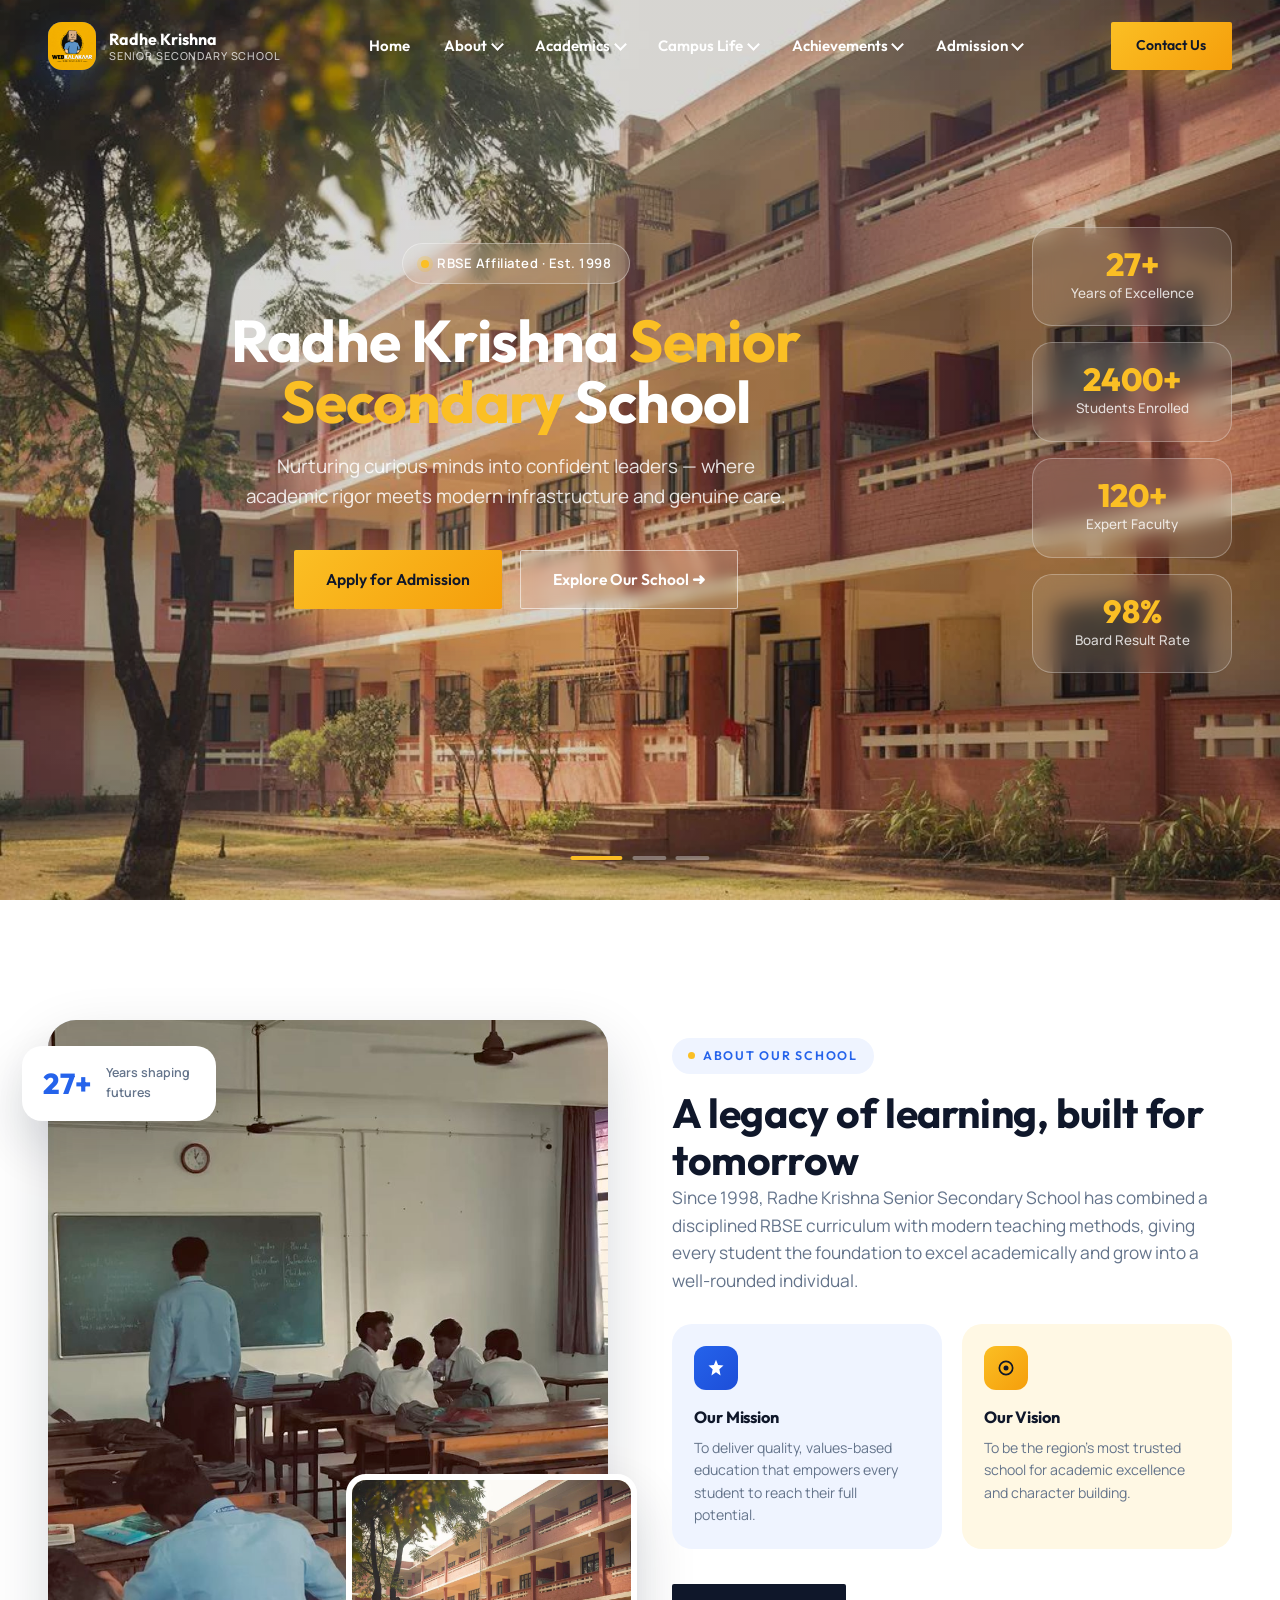
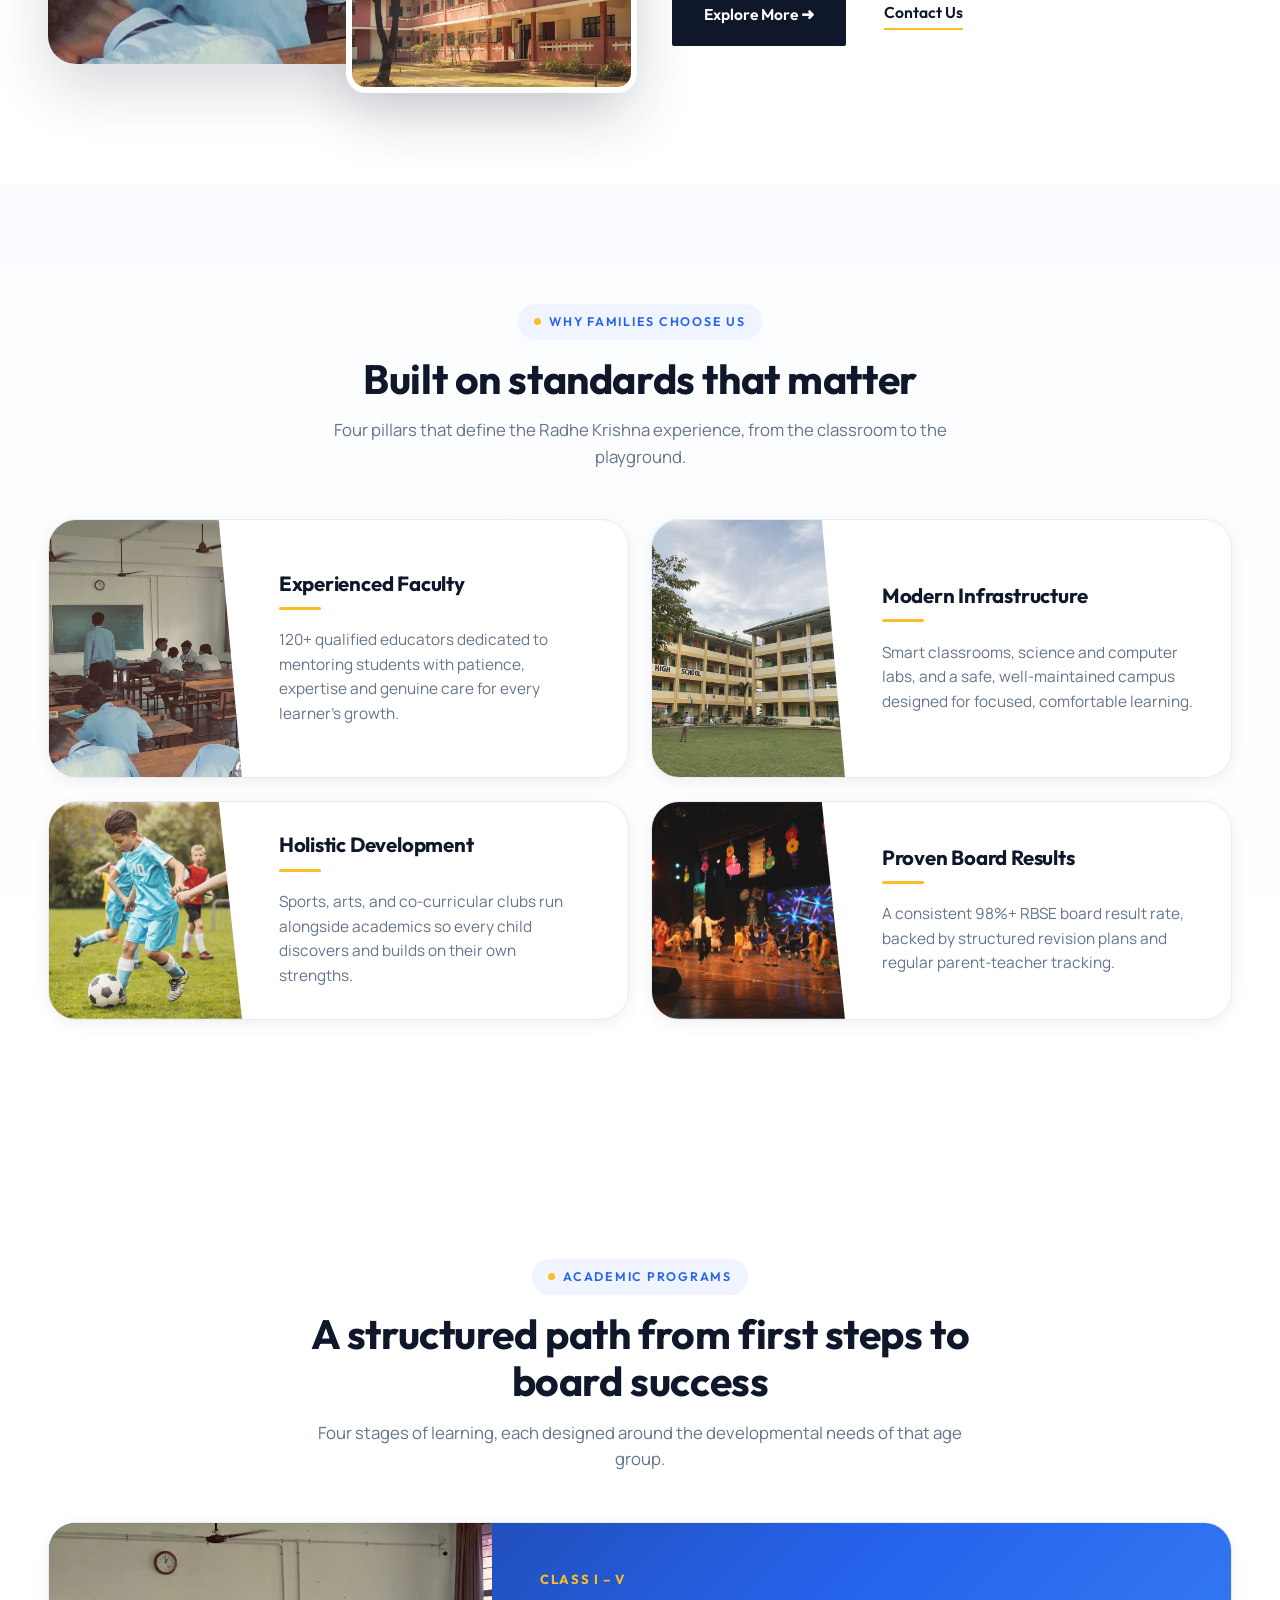
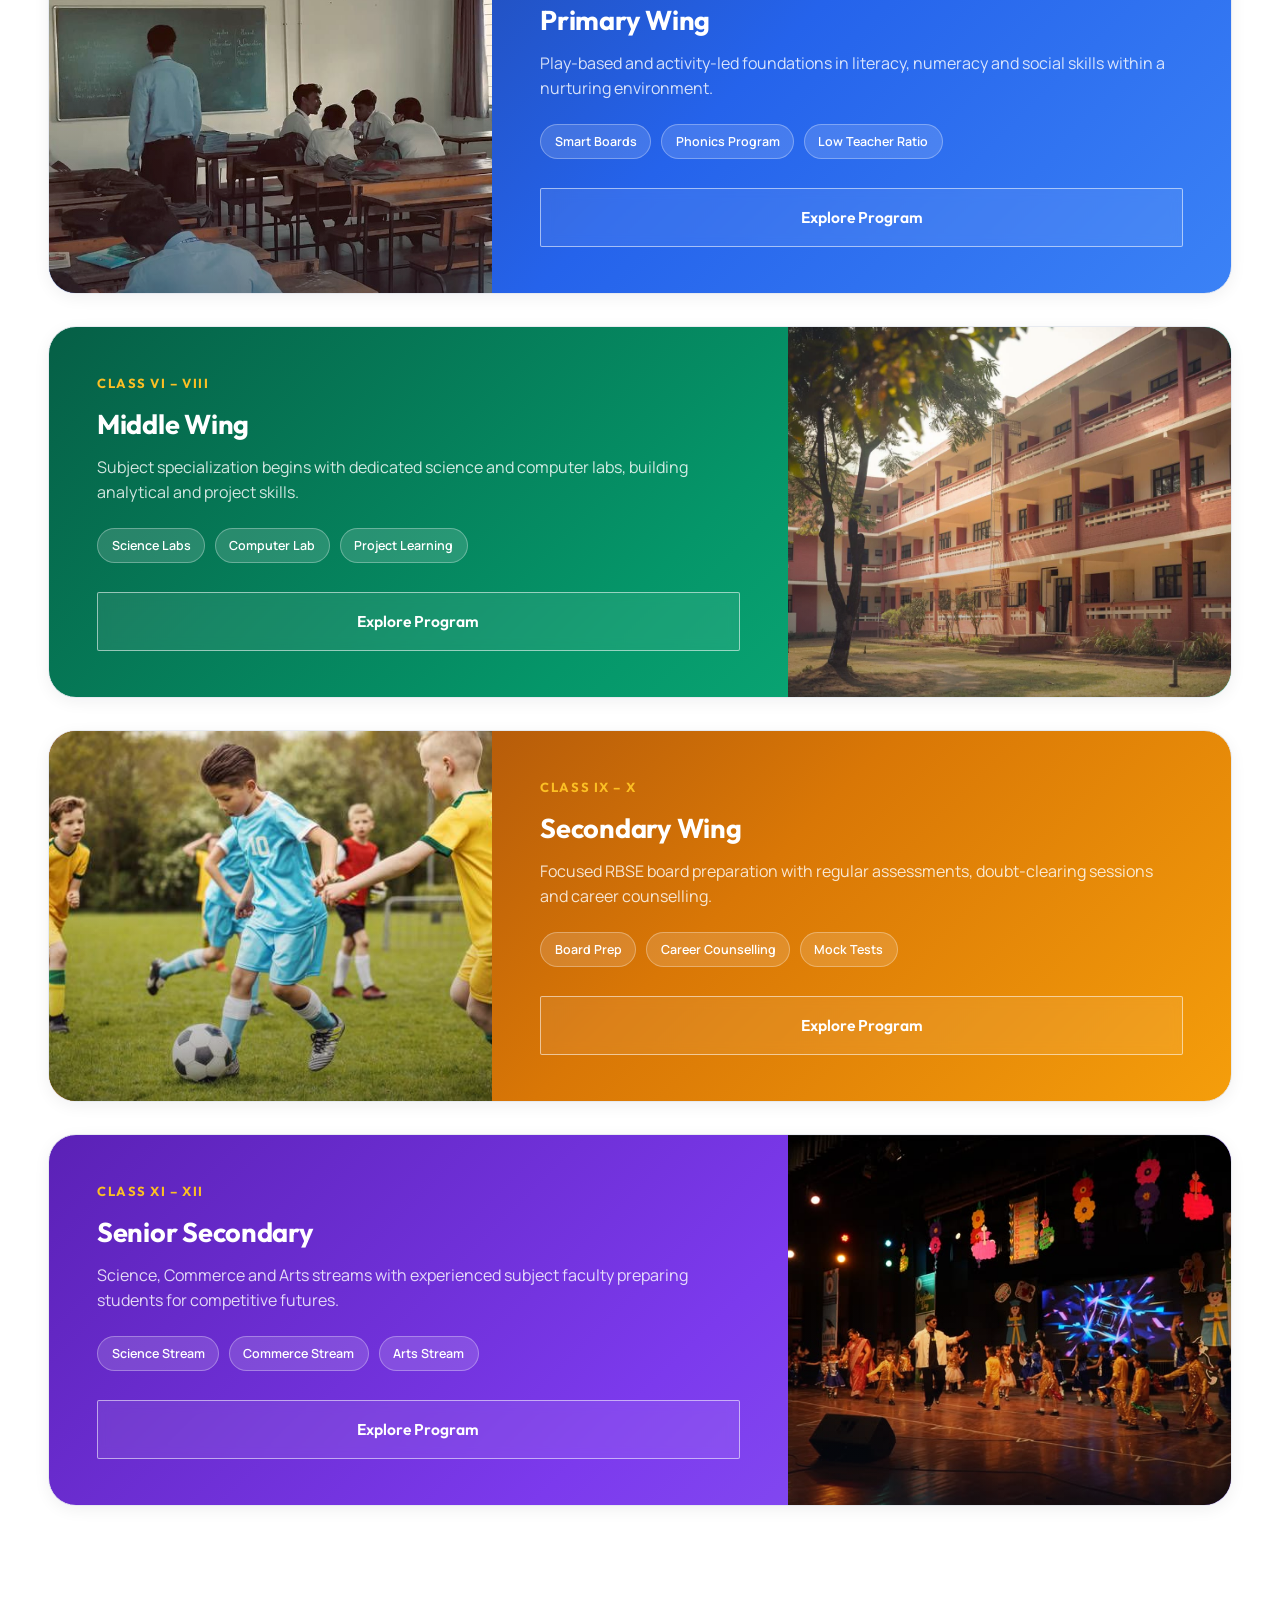
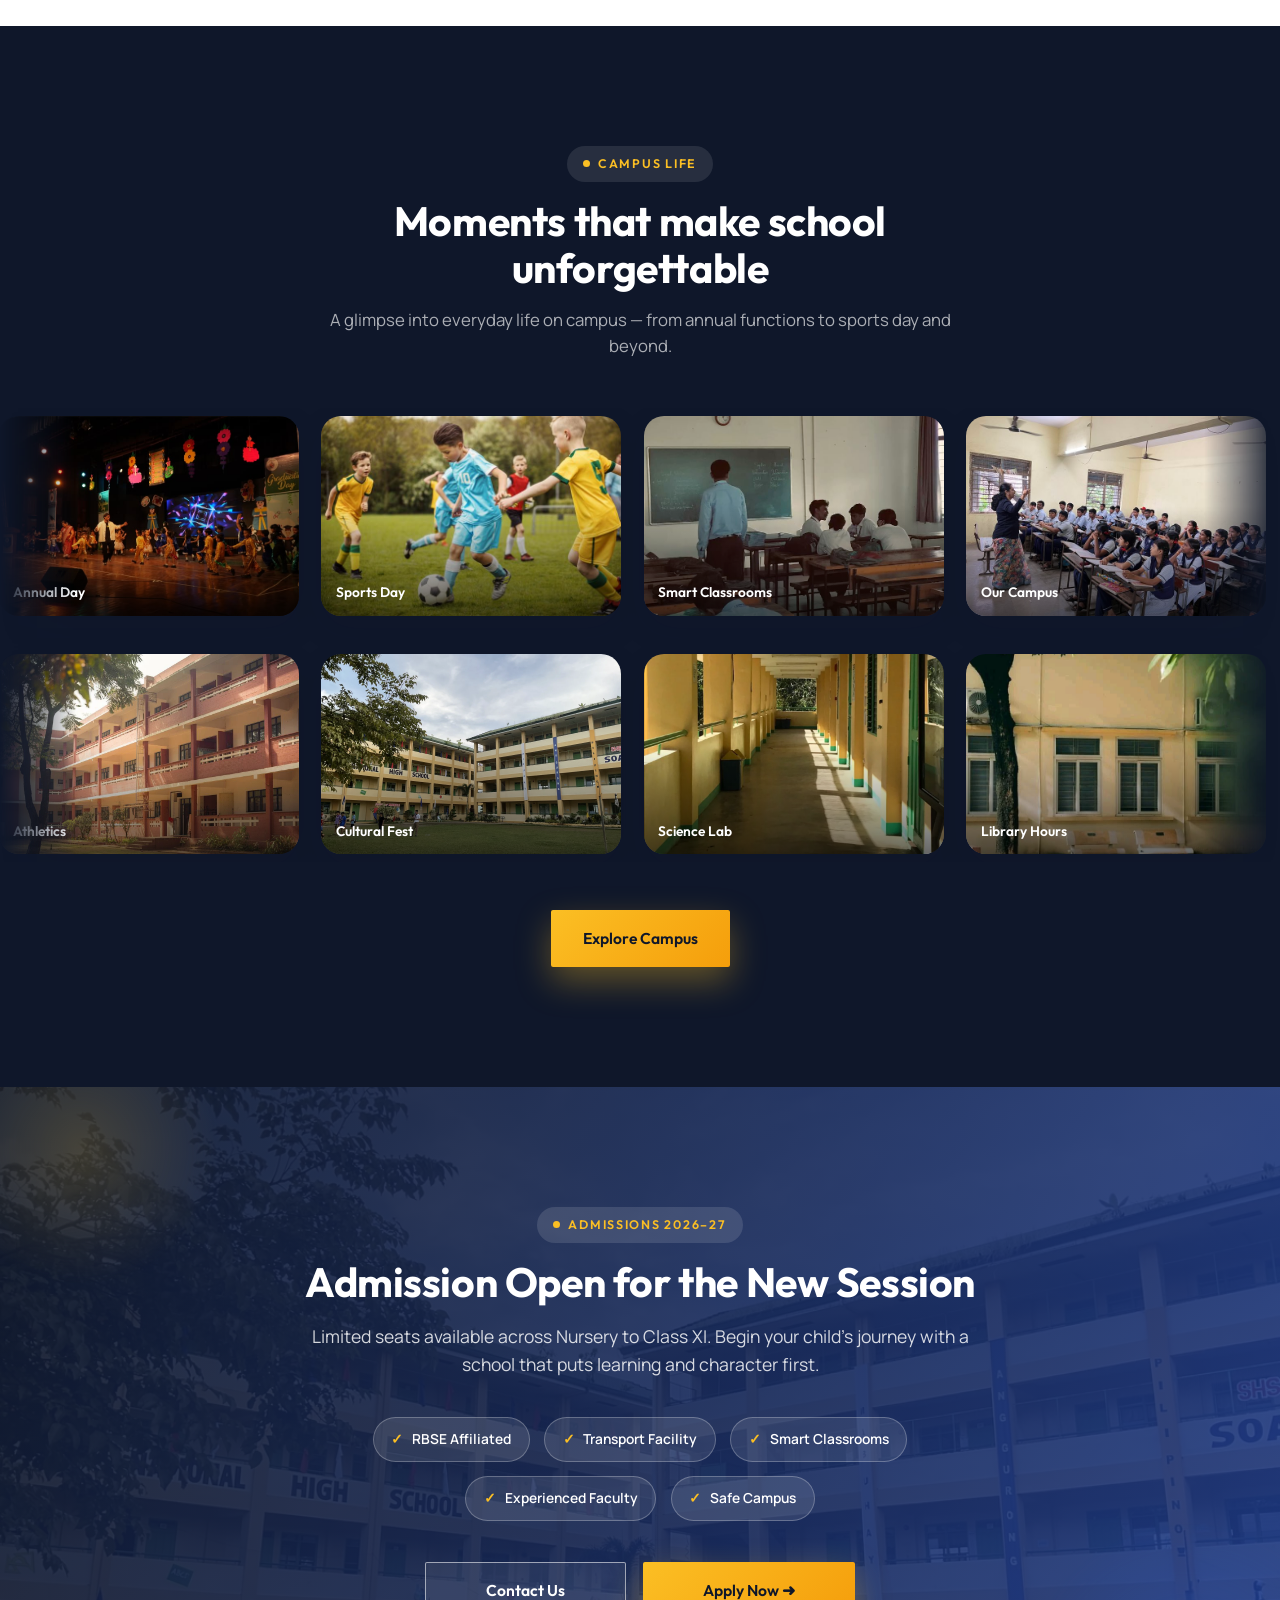
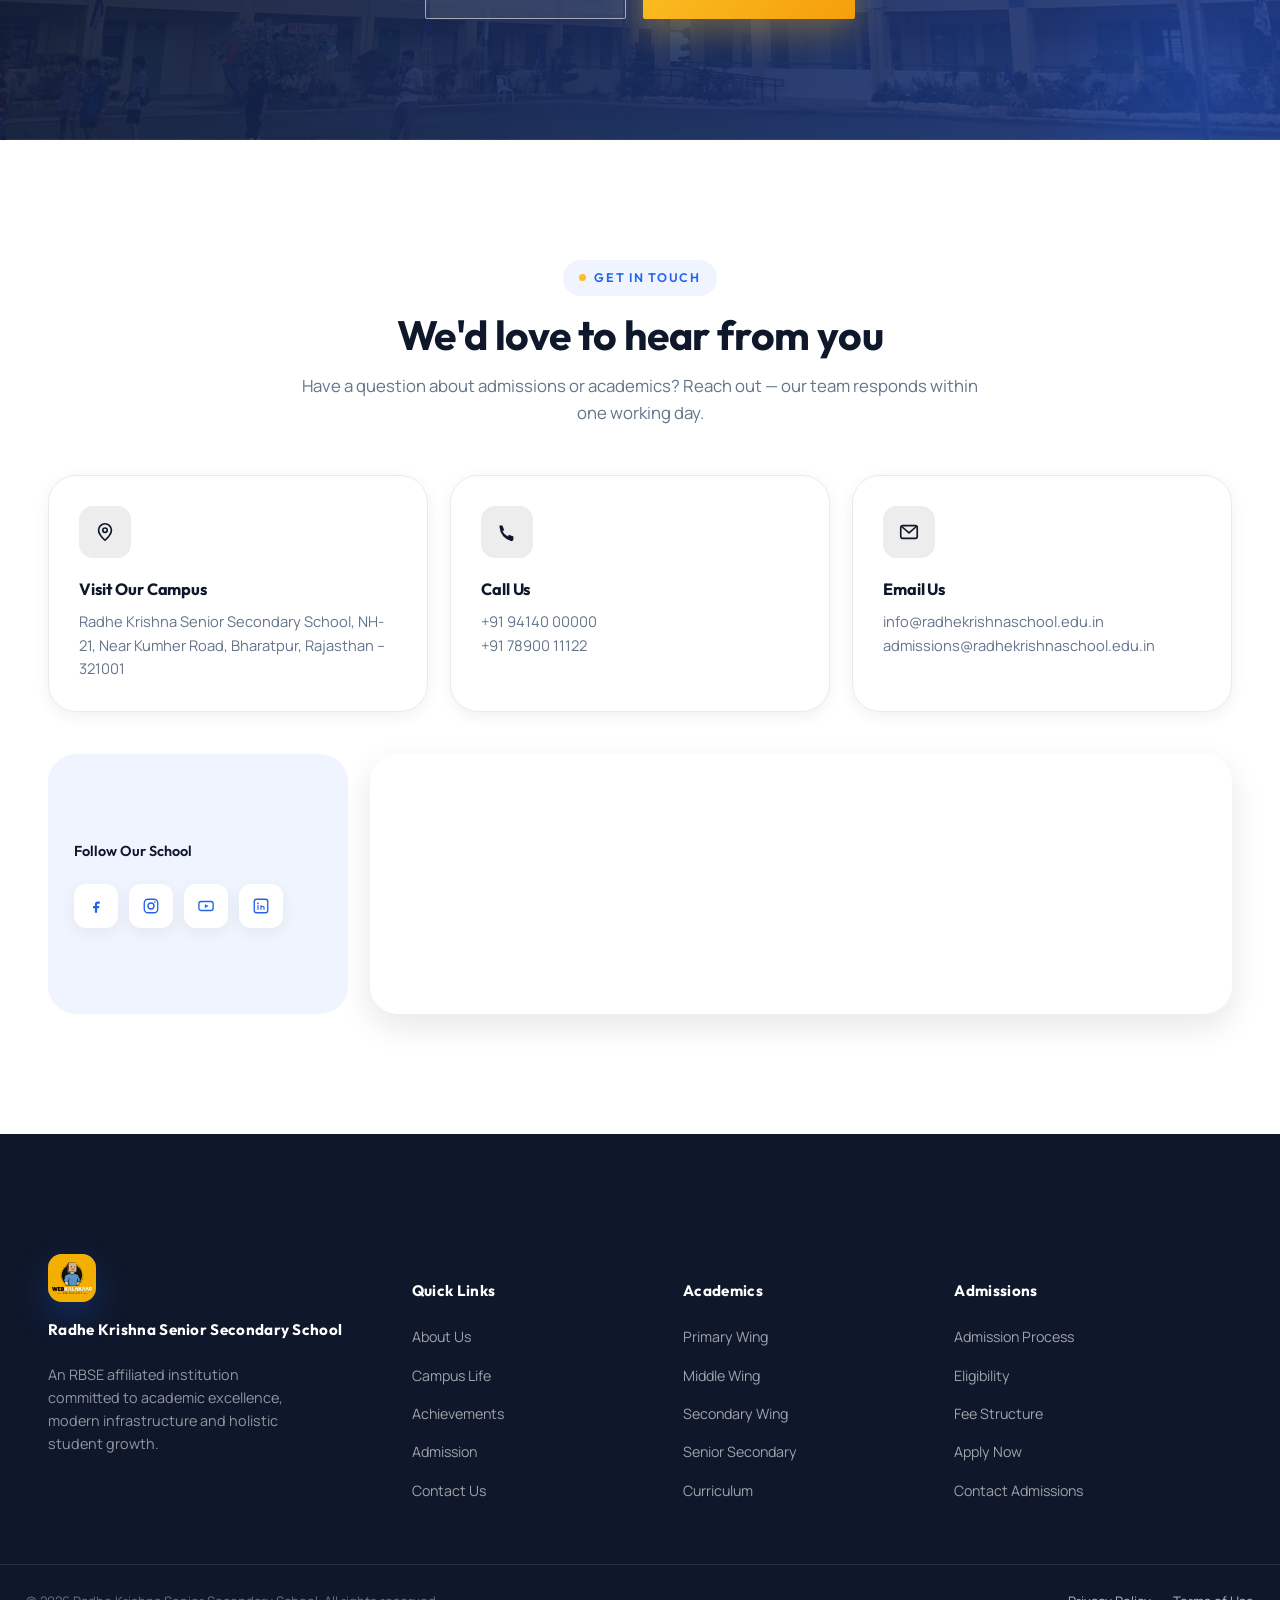
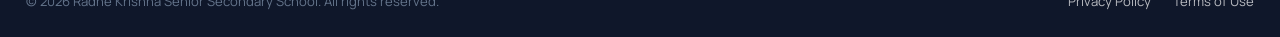
==== index.html @ 04451c1d "first done" ====
<!DOCTYPE html>
<html lang="en">

<head>
  <meta charset="UTF-8">
  <meta name="viewport" content="width=device-width, initial-scale=1.0">
  <title>Radhe Krishna Senior Secondary School | RBSE Affiliated | Bharatpur</title>
  <meta name="description"
    content="Radhe Krishna Senior Secondary School — an RBSE affiliated institution known for academic excellence, modern infrastructure and holistic student development.">
  <link rel="preconnect" href="https://fonts.googleapis.com">
  <link rel="stylesheet" href="css/style.css">
  <link rel="stylesheet" href="css/home.css">
</head>

<body class="is-loading">

  <!-- ============================== LOADER ============================== -->
  <div class="loader" data-loader aria-hidden="false">
    <div class="loader__mark">Radhe<span>Krishna</span></div>
    <div class="loader__bar"></div>
    <p class="loader__caption">Senior Secondary School</p>
  </div>

  <!-- ============================== NAVBAR ============================== -->
  <header class="navbar" data-navbar>
    <div class="container navbar__inner">
      <a href="index.html" class="navbar__brand">
        <div class="navbar__logo"><img src="logo.png" alt=""></div>
        <div class="navbar__title">Radhe Krishna <small>Senior Secondary School</small></div>
      </a>

      <nav aria-label="Primary">
        <ul class="navbar__menu">
          <li><a href="index.html" class="navbar__link">Home</a></li>
          <li>
            <a href="about.html" class="navbar__link">About <span class="chev"></span></a>
            <div class="navbar__dropdown">
              <a href="about.html#story">Our Story</a>
              <a href="about.html#values">Vision &amp; Mission</a>
              <a href="about.html#leaders">Principal's message</a>
              <a href="about.html#leaders">Director's message</a>

              <a href="about.html#why">Why Choose Us</a>
            </div>
          </li>
          <li>
            <a href="academics.html" class="navbar__link">Academics <span class="chev"></span></a>
            <div class="navbar__dropdown">
              <a href="academics.html#curriculum">Curriculum</a>
              <a href="academics.html#primary">Primary Wing</a>
              <a href="academics.html#middle">Middle Wing</a>
              <a href="academics.html#secondary">Secondary Wing</a>
              <a href="academics.html#senior-secondary">Senior Secondary</a>
            </div>
          </li>

          <li>
            <a href="campuslife.html" class="navbar__link">Campus Life <span class="chev"></span></a>
            <div class="navbar__dropdown">
              <a href="campuslife.html#infrastructure">Infrastructure</a>
              <a href="campuslife.html#classrooms">Classrooms</a>
              <a href="campuslife.html#labs">Labs</a>
              <a href="campuslife.html#sports">Sports</a>
              <a href="campuslife.html#activities">Activities</a>
              <a href="campuslife.html#events">Events & Celebration</a>
              <a href="campuslife.html#trips">Educational Trips</a>

            </div>
          </li>

          <li>
            <a href="achievements.html" class="navbar__link">Achievements <span class="chev"></span></a>
            <div class="navbar__dropdown">
              <a href="achievements.html#awards">Awards & Recognitions</a>
              <a href="achievements.html#academic-toppers">Academic Toppers</a>
              <a href="achievements.html#student-achievements">Other Achievements</a>


            </div>
          </li>
          <li>
            <a href="admission.html" class="navbar__link">Admission <span class="chev"></span></a>
            <div class="navbar__dropdown">
              <a href="admission.html#adm-process">Admission Process</a>
              <a href="admission.html#fees">Fee Structure</a>
              <a href="admission.html#eligibility">Eligibility</a>
              <a href="admission.html#eligibility">Documents Required</a>
              <a href="admission.html#admission-form">Apply Now</a>


            </div>
          </li>
        </ul>
      </nav>

      <div class="navbar__actions">
        <a href="#contact" class="btn btn-primary">Contact Us</a>
        <button class="hamburger" data-hamburger aria-label="Open menu" aria-expanded="false">
          <span></span><span></span><span></span>
        </button>
      </div>
    </div>
  </header>

  <!-- Mobile nav -->
  <div class="mobile-overlay" data-mobile-overlay></div>
  <nav class="mobile-nav" data-mobile-nav aria-label="Mobile">
    <ul>

      <li>
        <a href="index.html">Home</a>
      </li>

      <!-- About -->
      <li>
        <a href="about.html" data-mobile-toggle>
          About <span class="chev"></span>
        </a>
        <div class="mobile-nav__sub">
          <a href="about.html#story">Our Story</a>
          <a href="about.html#values">Vision &amp; Mission</a>
          <a href="about.html#leaders">Principal's Message</a>
          <a href="about.html#leaders">Director's Message</a>
          <a href="about.html#why">Why Choose Us</a>
        </div>
      </li>

      <!-- Academics -->
      <li>
        <a href="academics.html" data-mobile-toggle>
          Academics <span class="chev"></span>
        </a>
        <div class="mobile-nav__sub">
          <a href="academics.html#curriculum">Curriculum</a>
          <a href="academics.html#primary">Primary Wing</a>
          <a href="academics.html#middle">Middle Wing</a>
          <a href="academics.html#secondary">Secondary Wing</a>
          <a href="academics.html#senior-secondary">Senior Secondary</a>
        </div>
      </li>

      <!-- Campus Life -->
      <li>
        <a href="campuslife.html" data-mobile-toggle>
          Campus Life <span class="chev"></span>
        </a>
        <div class="mobile-nav__sub">
          <a href="campuslife.html#infrastructure">Infrastructure</a>
          <a href="campuslife.html#classrooms">Classrooms</a>
          <a href="campuslife.html#labs">Labs</a>
          <a href="campuslife.html#sports">Sports</a>
          <a href="campuslife.html#activities">Activities</a>
          <a href="campuslife.html#events">Events &amp; Celebrations</a>
          <a href="campuslife.html#trips">Educational Trips</a>
        </div>
      </li>

      <!-- Achievements -->
      <li>
        <a href="achievements.html" data-mobile-toggle>
          Achievements <span class="chev"></span>
        </a>
        <div class="mobile-nav__sub">
          <a href="achievements.html#awards">Awards &amp; Recognitions</a>
          <a href="achievements.html#academic-toppers">Academic Toppers</a>
          <a href="achievements.html#student-achievements">Other Achievements</a>
        </div>
      </li>

      <!-- Admission -->
      <li>
        <a href="admission.html" data-mobile-toggle>
          Admission <span class="chev"></span>
        </a>
        <div class="mobile-nav__sub">
          <a href="admission.html#adm-process">Admission Process</a>
          <a href="admission.html#fees">Fee Structure</a>
          <a href="admission.html#eligibility">Eligibility</a>
          <a href="admission.html#eligibility">Documents Required</a>
          <a href="admission.html#admission-form">Apply Now</a>
        </div>
      </li>

    </ul>

    <a href="#contact" class="btn btn-primary">Contact Us</a>
  </nav>

  <main id="top">
    <!-- ============================== HERO ============================== -->
    <section class="hero" aria-label="Introduction">
      <div class="hero__slides">
        <div class="hero__slide hero__slide--1" data-hero-slide></div>
        <div class="hero__slide hero__slide--2" data-hero-slide></div>
        <div class="hero__slide hero__slide--3" data-hero-slide></div>
      </div>

      <div class="container hero__inner">
        <div class="hero__content">
          <span class="hero__badge"><span></span>RBSE Affiliated · Est. 1998</span>
          <h1 class="hero__title">Radhe Krishna <em>Senior Secondary</em> School</h1>
          <p class="hero__tagline">Nurturing curious minds into confident leaders — where academic rigor meets modern
            infrastructure and genuine care.</p>
          <div class="hero__cta">
            <a href="#admission" class="btn btn-primary">Apply for Admission </a>
            <a href="#about" class="btn btn-outline">Explore Our School ➜</a>
          </div>
        </div>

        <div class="hero__stats">
          <div class="hero__stat"><b data-counter="27" data-suffix="+">0</b><span>Years of Excellence</span></div>
          <div class="hero__stat"><b data-counter="2400" data-suffix="+">0</b><span>Students Enrolled</span></div>
          <div class="hero__stat"><b data-counter="120" data-suffix="+">0</b><span>Expert Faculty</span></div>
          <div class="hero__stat"><b data-counter="98" data-suffix="%">0</b><span>Board Result Rate</span></div>
        </div>
      </div>

      <div class="hero__dots" role="tablist" aria-label="Hero slide selector">
        <button data-hero-dot aria-label="Slide 1"></button>
        <button data-hero-dot aria-label="Slide 2"></button>
        <button data-hero-dot aria-label="Slide 3"></button>
      </div>
    </section>

    <!-- ============================== ABOUT PREVIEW ============================== -->
    <section class="section about" id="about">
      <div class="container about__grid">
        <div class="about__collage" data-reveal="left">
          <div class="about__badge">
            <b data-counter="27" data-suffix="+">0</b>
            <span>Years shaping futures</span>
          </div>
          <div class="about__collage-main">
            <img src="schoolgallery/classroom1.jpg"
              alt="Students in a bright classroom at Radhe Krishna Senior Secondary School">
          </div>
          <div class="about__collage-float">
            <img src="schoolgallery/campus.webp" alt="School campus building exterior">
          </div>
        </div>

        <div class="about__content" data-reveal="right">
          <span class="eyebrow">About Our School</span>
          <h2>A legacy of learning, built for tomorrow</h2>
          <p class="lead">Since 1998, Radhe Krishna Senior Secondary School has combined a disciplined RBSE curriculum
            with modern teaching methods, giving every student the foundation to excel academically and grow into a
            well-rounded individual.</p>

          <div class="about__mv">
            <div class="about__mv-card">
              <div class="icon">
                <svg width="20" height="20" viewBox="0 0 24 24" fill="none">
                  <path d="M12 2l2.5 6.5L21 9l-5 4.5L17.5 21 12 17l-5.5 4L8 13.5 3 9l6.5-.5L12 2z" fill="#fff" />
                </svg>
              </div>
              <h4>Our Mission</h4>
              <p>To deliver quality, values-based education that empowers every student to reach their full potential.
              </p>
            </div>
            <div class="about__mv-card gold">
              <div class="icon">
                <svg width="20" height="20" viewBox="0 0 24 24" fill="none">
                  <circle cx="12" cy="12" r="8" stroke="#0F172A" stroke-width="2" />
                  <circle cx="12" cy="12" r="3" fill="#0F172A" />
                </svg>
              </div>
              <h4>Our Vision</h4>
              <p>To be the region's most trusted school for academic excellence and character building.</p>
            </div>
          </div>

          <div class="about__actions">
            <a href="about.html" class="btn btn-dark">Explore More ➜</a>
            <a href="#contact" class="btn btn-ghost"><span>Contact Us</span></a>
          </div>
        </div>
      </div>
    </section>

    <!-- ============================== WHY CHOOSE US ============================== -->
    <section class="section why" id="why">
      <div class="container">
        <div class="section-head center" data-reveal="up">
          <span class="eyebrow">Why Families Choose Us</span>
          <h2>Built on standards that matter</h2>
          <p>Four pillars that define the Radhe Krishna experience, from the classroom to the playground.</p>
        </div>

        <div class="why__grid" data-stagger>
          <article class="why__card card" data-reveal="up" style="--i:0">
            <div class="why__card-media">
              <span class="num">01</span>
              <img src="schoolgallery/classroom1.jpg" alt="Experienced teacher guiding students">
            </div>
            <div class="why__card-body">
              <h3>Experienced Faculty</h3>
              <p>120+ qualified educators dedicated to mentoring students with patience, expertise and genuine care for
                every learner's growth.</p>
            </div>
          </article>

          <article class="why__card card" data-reveal="up" style="--i:1">
            <div class="why__card-media">
              <span class="num">02</span>
              <img src="schoolgallery/campus2.webp" alt="Modern school infrastructure">
            </div>
            <div class="why__card-body">
              <h3>Modern Infrastructure</h3>
              <p>Smart classrooms, science and computer labs, and a safe, well-maintained campus designed for focused,
                comfortable learning.</p>
            </div>
          </article>

          <article class="why__card card" data-reveal="up" style="--i:2">
            <div class="why__card-media">
              <span class="num">03</span>
              <img src="schoolgallery/sports.jpg" alt="Students participating in sports activities">
            </div>
            <div class="why__card-body">
              <h3>Holistic Development</h3>
              <p>Sports, arts, and co-curricular clubs run alongside academics so every child discovers and builds on
                their own strengths.</p>
            </div>
          </article>

          <article class="why__card card" data-reveal="up" style="--i:3">
            <div class="why__card-media">
              <span class="num">04</span>
              <img src="schoolgallery/annual.jpg" alt="Consistently strong RBSE board exam results">
            </div>
            <div class="why__card-body">
              <h3>Proven Board Results</h3>
              <p>A consistent 98%+ RBSE board result rate, backed by structured revision plans and regular
                parent-teacher tracking.</p>
            </div>
          </article>
        </div>
      </div>
    </section>

    <!-- ============================== ACADEMICS PREVIEW ============================== -->
    <section class="section academics" id="academics">
      <div class="container">
        <div class="section-head center" data-reveal="up">
          <span class="eyebrow">Academic Programs</span>
          <h2>A structured path from first steps to board success</h2>
          <p>Four stages of learning, each designed around the developmental needs of that age group.</p>
        </div>

        <div class="academics__list">
          <article class="acad-card card" data-reveal="up">
            <div class="acad-card__media"><img src="schoolgallery/classroom1.jpg" alt="Primary wing classroom"></div>
            <div class="acad-card__body">
              <span class="acad-card__range">Class I – V</span>
              <h3>Primary Wing</h3>
              <p>Play-based and activity-led foundations in literacy, numeracy and social skills within a nurturing
                environment.</p>
              <div class="acad-card__pills"><span>Smart Boards</span><span>Phonics Program</span><span>Low Teacher
                  Ratio</span></div>
              <a href="academics.html#primary" class="btn btn-outline">Explore Program</a>
            </div>
          </article>

          <article class="acad-card card" data-reveal="up">
            <div class="acad-card__media"><img src="schoolgallery/campus.webp" alt="Middle wing lab and classrooms">
            </div>
            <div class="acad-card__body">
              <span class="acad-card__range">Class VI – VIII</span>
              <h3>Middle Wing</h3>
              <p>Subject specialization begins with dedicated science and computer labs, building analytical and project
                skills.</p>
              <div class="acad-card__pills"><span>Science Labs</span><span>Computer Lab</span><span>Project
                  Learning</span></div>
              <a href="academics.html#middle" class="btn btn-outline">Explore Program</a>
            </div>
          </article>

          <article class="acad-card card" data-reveal="up">
            <div class="acad-card__media"><img src="schoolgallery/sports.jpg" alt="Secondary wing sports and academics">
            </div>
            <div class="acad-card__body">
              <span class="acad-card__range">Class IX – X</span>
              <h3>Secondary Wing</h3>
              <p>Focused RBSE board preparation with regular assessments, doubt-clearing sessions and career
                counselling.</p>
              <div class="acad-card__pills"><span>Board Prep</span><span>Career Counselling</span><span>Mock
                  Tests</span></div>
              <a href="academics.html#secondary" class="btn btn-outline">Explore Program</a>
            </div>
          </article>

          <article class="acad-card card" data-reveal="up">
            <div class="acad-card__media"><img src="schoolgallery/annual.jpg"
                alt="Senior secondary students in stream classes"></div>
            <div class="acad-card__body">
              <span class="acad-card__range">Class XI – XII</span>
              <h3>Senior Secondary</h3>
              <p>Science, Commerce and Arts streams with experienced subject faculty preparing students for competitive
                futures.</p>
              <div class="acad-card__pills"><span>Science Stream</span><span>Commerce Stream</span><span>Arts
                  Stream</span></div>
              <a href="academics.html#senior-secondary" class="btn btn-outline">Explore Program</a>
            </div>
          </article>
        </div>
      </div>
    </section>

    <!-- ============================== CAMPUS LIFE ============================== -->
    <section class="section campus" id="campus">
      <div class="container">
        <div class="section-head center" data-reveal="up">
          <span class="eyebrow">Campus Life</span>
          <h2>Moments that make school unforgettable</h2>
          <p>A glimpse into everyday life on campus — from annual functions to sports day and beyond.</p>
        </div>
      </div>

      <div class="campus__track-wrap" data-reveal="scale">
        <div class="campus__row campus__row--a" data-campus-row>
          <div class="campus__item"><img src="schoolgallery/annual.jpg" alt="Annual day celebration"><span>Annual
              Day</span></div>
          <div class="campus__item"><img src="schoolgallery/sports.jpg" alt="Sports day event"><span>Sports Day</span>
          </div>
          <div class="campus__item"><img src="schoolgallery/classroom1.jpg" alt="Classroom activity"><span>Smart
              Classrooms</span></div>
          <div class="campus__item"><img src="schoolgallery/classroom2.jpg" alt="Campus building"><span>Our Campus</span>
          </div>
          <div class="campus__item"><img src="schoolgallery/annual3.jpg" alt="Campus grounds"><span>Green
              Grounds</span></div>
        </div>
        <div class="campus__row campus__row--b" data-campus-row>
          <div class="campus__item"><img src="schoolgallery/campus.webp"
              alt="Students playing sports"><span>Athletics</span></div>
          <div class="campus__item"><img src="schoolgallery/campus2.webp" alt="Cultural program"><span>Cultural
              Fest</span></div>
          <div class="campus__item"><img src="schoolgallery/campus3.webp" alt="Science lab session"><span>Science
              Lab</span></div>
          <div class="campus__item"><img src="schoolgallery/campus4.webp" alt="Library session"><span>Library
              Hours</span></div>
          <div class="campus__item"><img src="schoolgallery/campus3.webp" alt="Morning assembly"><span>Morning
              Assembly</span></div>
        </div>
      </div>

      <div class="container campus__cta" data-reveal="up">
        <a href="campuslife.html" class="btn btn-primary">Explore Campus</a>
      </div>
    </section>

 

    <!-- ============================== ADMISSION CTA ============================== -->
    <section class="admission" id="admission">
      <div class="admission__shape admission__shape--1"></div>
      <div class="admission__shape admission__shape--2"></div>
      <div class="container admission__inner" data-reveal="scale">
        <span class="eyebrow" style="background:rgba(255,255,255,.12); color:#FBBF24;">Admissions 2026–27</span>
        <h2>Admission Open for the New Session</h2>
        <p class="lead">Limited seats available across Nursery to Class XI. Begin your child's journey with a school
          that puts learning and character first.</p>

        <ul class="admission__checklist">
          <li>RBSE Affiliated</li>
          <li>Transport Facility</li>
          <li>Smart Classrooms</li>
          <li>Experienced Faculty</li>
          <li>Safe Campus</li>
        </ul>

        <div class="admission__cta">
          <a href="#contact" class="btn btn-outline">Contact Us </a>
          <a href="admission.html#admission-form" class="btn btn-primary">Apply Now ➜</a>
        </div>
      </div>
    </section>

    <!-- ============================== CONTACT ============================== -->
    <section class="section contact" id="contact">
      <div class="container">
        <div class="section-head center" data-reveal="up">
          <span class="eyebrow">Get In Touch</span>
          <h2>We'd love to hear from you</h2>
          <p>Have a question about admissions or academics? Reach out — our team responds within one working day.</p>
        </div>

        <div class="contact__grid">
          <div class="contact-card card" data-reveal="up">
            <div class="icon"><svg width="22" height="22" viewBox="0 0 24 24" fill="none">
                <path d="M12 21s-7-6.2-7-11.2A7 7 0 0112 3a7 7 0 017 6.8C19 14.8 12 21 12 21z" stroke="#0F172A"
                  stroke-width="1.8" />
                <circle cx="12" cy="10" r="2.4" stroke="#0F172A" stroke-width="1.8" />
              </svg></div>
            <h4>Visit Our Campus</h4>
            <p>Radhe Krishna Senior Secondary School, NH-21, Near Kumher Road, Bharatpur, Rajasthan – 321001</p>
          </div>
          <div class="contact-card card" data-reveal="up" style="--i:1">
            <div class="icon"><svg width="22" height="22" viewBox="0 0 24 24" fill="none">
                <path d="M4 5h3l2 5-2 1a12 12 0 006 6l1-2 5 2v3a2 2 0 01-2 2A16 16 0 014 7a2 2 0 010-2z"
                  fill="#0F172A" />
              </svg></div>
            <h4>Call Us</h4>
            <p>+91 94140 00000<br>+91 78900 11122</p>
          </div>
          <div class="contact-card card" data-reveal="up" style="--i:2">
            <div class="icon"><svg width="22" height="22" viewBox="0 0 24 24" fill="none">
                <rect x="3" y="5" width="18" height="14" rx="2" stroke="#0F172A" stroke-width="1.8" />
                <path d="M4 6l8 7 8-7" stroke="#0F172A" stroke-width="1.8" />
              </svg></div>
            <h4>Email Us</h4>
            <p>info@radhekrishnaschool.edu.in<br>admissions@radhekrishnaschool.edu.in</p>
          </div>
        </div>

        <div class="contact__lower" data-reveal="up">
          <div class="contact__social">
            <p>Follow Our School</p>
            <div class="contact__social-icons">
              <a href="#" aria-label="Facebook"><svg width="18" height="18" viewBox="0 0 24 24" fill="none">
                  <path d="M14 9h3V6h-3c-2 0-3.5 1.5-3.5 3.5V12H8v3h2.5v6h3v-6H16l.5-3h-3V9.8c0-.5.2-.8.8-.8z"
                    fill="#2563EB" />
                </svg></a>
              <a href="#" aria-label="Instagram"><svg width="18" height="18" viewBox="0 0 24 24" fill="none">
                  <rect x="3" y="3" width="18" height="18" rx="5" stroke="#2563EB" stroke-width="1.8" />
                  <circle cx="12" cy="12" r="4" stroke="#2563EB" stroke-width="1.8" />
                  <circle cx="17.2" cy="6.8" r="1.1" fill="#2563EB" />
                </svg></a>
              <a href="#" aria-label="YouTube"><svg width="18" height="18" viewBox="0 0 24 24" fill="none">
                  <rect x="2.5" y="6" width="19" height="12" rx="3" stroke="#2563EB" stroke-width="1.8" />
                  <path d="M10.5 9.5l5 2.5-5 2.5z" fill="#2563EB" />
                </svg></a>
              <a href="#" aria-label="LinkedIn"><svg width="18" height="18" viewBox="0 0 24 24" fill="none">
                  <rect x="3" y="3" width="18" height="18" rx="3" stroke="#2563EB" stroke-width="1.8" />
                  <circle cx="8" cy="8.5" r="1.2" fill="#2563EB" />
                  <path d="M8 11v6M12 11v6M12 13.5c0-1.6 4-1.6 4 0V17" stroke="#2563EB" stroke-width="1.6" />
                </svg></a>
            </div>
          </div>
          <div class="contact__map">
            <iframe src="https://www.google.com/maps?q=Bharatpur,Rajasthan&output=embed" title="School location map"
              loading="lazy" referrerpolicy="no-referrer-when-downgrade"></iframe>
          </div>
        </div>
      </div>
    </section>
  </main>

  <!-- ============================== FOOTER ============================== -->
  <footer class="footer">
    <div class="container footer__top">
      <div class="footer__brand">
        <div class="navbar__logo"><img src="logo.png" alt=""></div>
        <h5 style="margin-top:1rem;">Radhe Krishna Senior Secondary School</h5>
        <p>An RBSE affiliated institution committed to academic excellence, modern infrastructure and holistic student
          growth.</p>
      </div>

      <div>
  <h5>Quick Links</h5>
  <ul>
    <li><a href="about.html">About Us</a></li>
    <li><a href="campuslife.html">Campus Life</a></li>
    <li><a href="achievements.html">Achievements</a></li>
    <li><a href="admission.html">Admission</a></li>
    <li><a href="#contact">Contact Us</a></li>
  </ul>
</div>

<div>
  <h5>Academics</h5>
  <ul>
    <li><a href="academics.html#primary">Primary Wing</a></li>
    <li><a href="academics.html#middle">Middle Wing</a></li>
    <li><a href="academics.html#secondary">Secondary Wing</a></li>
    <li><a href="academics.html#senior-secondary">Senior Secondary</a></li>
    <li><a href="academics.html#curriculum">Curriculum</a></li>
  </ul>
</div>

<div>
  <h5>Admissions</h5>
  <ul>
    <li><a href="admission.html#adm-process">Admission Process</a></li>
    <li><a href="admission.html#eligibility">Eligibility</a></li>
    <li><a href="admission.html#fees">Fee Structure</a></li>
    <li><a href="admission.html#admission-form">Apply Now</a></li>
    <li><a href="#contact">Contact Admissions</a></li>
  </ul>
</div>
    </div>

    <div class="container footer__bottom">
      <p>© <span data-year>2026</span> Radhe Krishna Senior Secondary School. All rights reserved.</p>
      <div class="legal">
        <a href="#">Privacy Policy</a>
        <a href="#">Terms of Use</a>
      </div>
    </div>
  </footer>

  <button class="back-to-top" data-back-to-top aria-label="Back to top">
    <svg width="18" height="18" viewBox="0 0 24 24" fill="none">
      <path d="M12 19V5M5 12l7-7 7 7" stroke="#0F172A" stroke-width="2.2" stroke-linecap="round"
        stroke-linejoin="round" />
    </svg>
  </button>

  <script src="js/loader.js"></script>
  <script src="js/navbar.js"></script>
  <script src="js/hero.js"></script>
  <script src="js/counters.js"></script>
  <script src="js/campuslife.js"></script>
  <script src="js/notice.js"></script>
  <script src="js/animations.js"></script>
  <script src="js/backtotop.js"></script>
  <script src="js/main.js"></script>
</body>

</html>
---- css/style.css ----
/* ==========================================================================
   RADHE KRISHNA SENIOR SECONDARY SCHOOL — CORE STYLESHEET
   Variables, reset, typography, buttons, shared utility classes
   ========================================================================== */

@import url("https://fonts.googleapis.com/css2?family=Outfit:wght@400;500;600;700;800&family=Manrope:wght@400;500;600;700&display=swap");

:root {
  /* ---- Brand palette ---- */
  --color-bg: #ffffff;
  --color-primary: #0f172a; /* deep black / ink */
  --color-blue: #2563eb; /* secondary blue */
  --color-blue-dark: #1d4ed8;
  --color-blue-tint: #eff4ff;
  --color-gold: #fbbf24; /* accent */
  --color-gold-dark: #f59e0b;
  --color-text: #0f172a;
  --color-text-soft: #64748b;
  --color-card: #ffffff;
  --color-border: #e7eaf0;

  /* ---- Gradients ---- */
  --grad-blue: linear-gradient(135deg, #2563eb 0%, #1d4ed8 100%);
  --grad-gold: linear-gradient(135deg, #fbbf24 0%, #f59e0b 100%);
  --grad-dark: linear-gradient(
    180deg,
    rgba(15, 23, 42, 0.72) 0%,
    rgba(15, 23, 42, 0.35) 45%,
    rgba(15, 23, 42, 0.78) 100%
  );

  /* ---- Typography ---- */
  --font-display: "Outfit", sans-serif;
  --font-body: "Manrope", sans-serif;

  /* ---- Radius ---- */
  --r-sm: 14px;
  --r-md: 20px;
  --r-lg: 28px;
  --r-pill: 999px;

  /* ---- Shadow ---- */
  --shadow-sm: 0 4px 16px rgba(15, 23, 42, 0.06);
  --shadow-md: 0 12px 32px rgba(15, 23, 42, 0.1);
  --shadow-lg: 0 24px 60px rgba(15, 23, 42, 0.16);
  --shadow-gold: 0 14px 34px rgba(251, 191, 36, 0.35);
  --shadow-blue: 0 14px 34px rgba(37, 99, 235, 0.28);

  /* ---- Spacing scale ---- */
  --space-xs: 0.5rem;
  --space-sm: 1rem;
  --space-md: 1.75rem;
  --space-lg: 3rem;
  --space-xl: 5rem;
  --space-2xl: 7.5rem;

  /* ---- Container ---- */
  --container: 1280px;

  /* ---- Motion ---- */
  --ease: cubic-bezier(0.4, 0, 0.2, 1);
  --ease-soft: cubic-bezier(0.16, 1, 0.3, 1);
}

/* ---------------------------------- Reset -------------------------------- */
*,
*::before,
*::after {
  box-sizing: border-box;
}
html {
  scroll-behavior: smooth;
}
body,
h1,
h2,
h3,
h4,
p,
ul,
figure {
  margin: 0;
}
ul {
  list-style: none;
  padding: 0;
}
a {
  text-decoration: none;
  color: inherit;
}
img {
  max-width: 100%;
  display: block;
}
button {
  font: inherit;
  border: none;
  background: none;
  cursor: pointer;
}
input,
textarea {
  font: inherit;
}
html {
  overflow-x: hidden;
  overscroll-behavior: none;
}
body {
  font-family: var(--font-body);
  color: var(--color-text);
  background: var(--color-bg);
  line-height: 1.6;
  -webkit-font-smoothing: antialiased;
  overflow-x: hidden; 
   overflow-x: clip;
}

/* Focus visibility for accessibility */
a:focus-visible,
button:focus-visible,
input:focus-visible,
textarea:focus-visible {
  outline: 2.5px solid var(--color-gold);
  outline-offset: 3px;
  border-radius: 6px;
}

@media (prefers-reduced-motion: reduce) {
  * {
    animation-duration: 0.001ms !important;
    animation-iteration-count: 1 !important;
    transition-duration: 0.001ms !important;
    scroll-behavior: auto !important;
  }
}

/* ------------------------------- Typography ------------------------------ */
h1,
h2,
h3,
h4 {
  font-family: var(--font-display);
  color: var(--color-primary);
  font-weight: 700;
  letter-spacing: -0.01em;
}
h1 {
  font-size: clamp(2.4rem, 4.6vw, 4.2rem);
  line-height: 1.05;
}
h2 {
  font-size: clamp(1.9rem, 3.2vw, 2.7rem);
  line-height: 1.15;
}
h3 {
  font-size: clamp(1.2rem, 1.6vw, 1.5rem);
  line-height: 1.3;
}
p {
  color: var(--color-text-soft);
}

.eyebrow {
  display: inline-flex;
  align-items: center;
  gap: 0.5rem;
  font-family: var(--font-display);
  font-weight: 600;
  font-size: 0.78rem;
  letter-spacing: 0.14em;
  text-transform: uppercase;
  color: var(--color-blue);
  background: var(--color-blue-tint);
  padding: 0.5rem 1rem;
  border-radius: var(--r-pill);
  margin-bottom: var(--space-sm);
}
.eyebrow::before {
  content: "";
  width: 7px;
  height: 7px;
  border-radius: 50%;
  background: var(--color-gold);
}

.section-head {
  max-width: 680px;
  margin-bottom: var(--space-lg);
}
.section-head.center {
  margin-left: auto;
  margin-right: auto;
  text-align: center;
}
.section-head p {
  margin-top: 0.9rem;
  font-size: 1.05rem;
}

/* -------------------------------- Layout --------------------------------- */
.container {
  max-width: var(--container);
  margin: 0 auto;
  padding: 0 clamp(1.25rem, 4vw, 3rem);
}
.section {
  padding: var(--space-2xl) 0;
  position: relative;
}
.section-tight {
  padding: var(--space-xl) 0;
}

/* -------------------------------- Buttons --------------------------------- */
.btn {
  position: relative;
  overflow: hidden;
  display: inline-flex;
  align-items: center;
  justify-content: center;
  gap: 0.6rem;
  padding: 1rem 2rem;
  border-radius: 2px;
  font-family: var(--font-display);
  font-weight: 600;
  font-size: 0.98rem;
  transition:
    transform 0.35s var(--ease-soft),
    box-shadow 0.35s var(--ease-soft),
    background 0.35s var(--ease);
  white-space: nowrap;
}
.btn:active {
  transform: scale(0.97);
}

.btn-primary {
  background: var(--grad-gold);
  color: var(--color-primary);
  box-shadow: var(--shadow-gold);
}
.btn-primary:hover {
  transform: translateY(-3px);
  box-shadow: 0 20px 40px rgba(251, 191, 36, 0.45);
}

.btn-outline {
  background: rgba(255, 255, 255, 0.08);
  color: #fff;
  border: 1.5px solid rgba(255, 255, 255, 0.55);
  backdrop-filter: blur(6px);
}
.btn-outline:hover {
  background: #fff;
  color: var(--color-primary);
  border-color: #fff;
  transform: translateY(-3px);
}

.btn-dark {
  background: var(--color-primary);
  color: #fff;
}
.btn-dark:hover {
  background: var(--color-blue);
  transform: translateY(-3px);
  box-shadow: var(--shadow-blue);
}

.btn-blue {
  background: var(--grad-blue);
  color: #fff;
  box-shadow: var(--shadow-blue);
}
.btn-blue:hover {
  transform: translateY(-3px);
  box-shadow: 0 20px 40px rgba(37, 99, 235, 0.4);
}

.btn-ghost {
  color: var(--color-primary);
  padding: 1rem 1.4rem;
}
.btn-ghost span {
  border-bottom: 2px solid var(--color-gold);
  padding-bottom: 2px;
}
.btn-ghost:hover span {
  color: var(--color-blue);
}

/* ripple */
.btn .ripple {
  position: absolute;
  border-radius: 50%;
  transform: scale(0);
  background: rgba(255, 255, 255, 0.55);
  animation: ripple 0.6s var(--ease-soft);
  pointer-events: none;
}
@keyframes ripple {
  to {
    transform: scale(3);
    opacity: 0;
  }
}

/* -------------------------------- Cards ----------------------------------- */
.card {
  background: var(--color-card);
  border: 1px solid var(--color-border);
  border-radius: var(--r-lg);
  box-shadow: var(--shadow-sm);
  transition:
    transform 0.45s var(--ease-soft),
    box-shadow 0.45s var(--ease-soft),
    border-color 0.45s var(--ease);
}
.card:hover {
  transform: translateY(-8px);
  box-shadow: var(--shadow-lg);
  border-color: var(--color-gold);
}

/* ----------------------------- Reveal Animations --------------------------- */
[data-reveal] {
  opacity: 0;
  will-change: transform, opacity;
  transition:
    opacity 0.9s var(--ease-soft),
    transform 0.9s var(--ease-soft);
}
[data-reveal="up"] {
  transform: translateY(46px);
}
[data-reveal="left"] {
  transform: translateX(-56px);
}
[data-reveal="right"] {
  transform: translateX(56px);
}
[data-reveal="scale"] {
  transform: scale(0.88);
}
[data-reveal].is-visible {
  opacity: 1;
  transform: none;
}

/* stagger helper */
[data-stagger] > * {
  transition-delay: calc(var(--i, 0) * 90ms);
}

/* -------------------------------- Misc ------------------------------------ */
.tag-pill {
  display: inline-flex;
  align-items: center;
  gap: 0.4rem;
  background: var(--color-blue-tint);
  color: var(--color-blue);
  font-size: 0.78rem;
  font-weight: 600;
  padding: 0.4rem 0.85rem;
  border-radius: var(--r-pill);
}

.visually-hidden {
  position: absolute;
  width: 1px;
  height: 1px;
  overflow: hidden;
  clip: rect(0, 0, 0, 0);
  white-space: nowrap;
}

.back-to-top {
  position: fixed;
  right: 1.8rem;
  bottom: 1.8rem;
  z-index: 500;
  width: 52px;
  height: 52px;
  border-radius: 50%;
  background: var(--grad-gold);
  color: var(--color-primary);
  display: flex;
  align-items: center;
  justify-content: center;
  box-shadow: var(--shadow-gold);
  opacity: 0;
  visibility: hidden;
  transform: translateY(16px);
  transition: all 0.4s var(--ease-soft);
}
.back-to-top.is-visible {
  opacity: 1;
  visibility: visible;
  transform: none;
}
.back-to-top:hover {
  transform: translateY(-4px);
}

/* ============================== 0. LOADER ================================ */
.loader {
  position: fixed;
  inset: 0;
  z-index: 9999;
  background: var(--color-primary);
  display: flex;
  align-items: center;
  justify-content: center;
  flex-direction: column;
  gap: 1.4rem;
  transition:
    opacity 0.7s var(--ease-soft),
    visibility 0.7s var(--ease-soft);
}
.loader.loader-hidden {
  opacity: 0;
  visibility: hidden;
  pointer-events: none;
}
.loader__mark {
  font-family: var(--font-display);
  font-weight: 800;
  font-size: 2.6rem;
  color: #fff;
  letter-spacing: 0.02em;
  display: flex;
  gap: 0.15em;
}
.loader__mark span {
  color: var(--color-gold);
}
.loader__bar {
  width: 220px;
  height: 3px;
  border-radius: var(--r-pill);
  background: rgba(255, 255, 255, 0.15);
  overflow: hidden;
}
.loader__bar::after {
  content: "";
  display: block;
  height: 100%;
  width: 40%;
  border-radius: var(--r-pill);
  background: var(--grad-gold);
  animation: loaderMove 1.1s ease-in-out infinite;
}
@keyframes loaderMove {
  0% {
    transform: translateX(-100%);
  }
  100% {
    transform: translateX(340%);
  }
}
.loader__caption {
  color: rgba(255, 255, 255, 0.55);
  font-size: 0.8rem;
  letter-spacing: 0.18em;
  text-transform: uppercase;
}

/* ============================== 1. NAVBAR ================================ */
.navbar {
  position: fixed;
  top: 0;
  left: 0;
  right: 0;
  z-index: 90000;
  padding: 1.35rem 0;
  transition: all 0.45s var(--ease-soft);
  background: transparent;
}
.navbar.is-scrolled {
  padding: 0.8rem 0;
  background: rgba(255, 255, 255, 0.85);
  backdrop-filter: blur(14px);
  box-shadow: var(--shadow-md);
}
.navbar.activate {
  padding: 0.8rem 0;
  background: rgba(255, 255, 255, 0.85);
  backdrop-filter: blur(14px);
  box-shadow: var(--shadow-md);
}
.navbar__inner {
  display: flex;
  align-items: center;
  justify-content: space-between;
  gap: 1.5rem;
}

.navbar__brand {
  display: flex;
  align-items: center;
  gap: 0.8rem;
}
.navbar__logo {
  width: 48px;
  height: 48px;
  border-radius: 14px;
  background: var(--grad-blue);
  display: flex;
  align-items: center;
  justify-content: center;
  font-family: var(--font-display);
  font-weight: 800;
  color: #fff;
  overflow: hidden;
  font-size: 1.15rem;
  box-shadow: var(--shadow-blue);
  flex-shrink: 0;
}
.navbar__logo img {
  width: 100%;
  height: 100%;
  object-fit: cover;
}
.navbar__title {
  font-family: var(--font-display);
  font-weight: 700;
  font-size: 1rem;
  line-height: 1.2;
  color: var(--color-primary);
}
.navbar.is-scrolled .navbar__title,
.navbar:not(.is-scrolled) .navbar__title {
  color: var(--color-primary);
}
.navbar__title small {
  display: block;
  font-family: var(--font-body);
  font-weight: 500;
  font-size: 0.68rem;
  color: var(--color-text-soft);
  letter-spacing: 0.08em;
  text-transform: uppercase;
}

.navbar:not(.is-scrolled) .navbar__title,
.navbar:not(.is-scrolled) .navbar__title small {
  color: #fff;
}
.navbar:not(.is-scrolled) .navbar__title small {
  color: rgba(255, 255, 255, 0.75);
}

.navbar__menu {
  display: flex;
  align-items: center;
  gap: 2.1rem;
}
.navbar__menu > li {
  position: relative;
}
.navbar__link {
  font-family: var(--font-display);
  font-weight: 600;
  font-size: 0.94rem;
  display: flex;
  align-items: center;
  gap: 0.35rem;
  padding: 0.5rem 0;
  color: var(--color-primary);
  transition: color 0.3s var(--ease);
}
.navbar:not(.is-scrolled) .navbar__link {
  color: #fff;
}
.navbar__link:hover,
.navbar__link:focus-visible {
  color: var(--color-gold);
}
.navbar__link .chev {
  width: 9px;
  height: 9px;
  border-right: 2px solid currentColor;
  border-bottom: 2px solid currentColor;
  transform: rotate(45deg);
  transition: transform 0.3s var(--ease);
  margin-top: -3px;
}

.navbar__dropdown {
  position: absolute;
  top: calc(100% + 14px);
  left: 50%;
  transform: translateX(-50%) translateY(10px);
  min-width: 230px;
  background: #fff;
  border-radius: var(--r-md);
  box-shadow: var(--shadow-lg);
  padding: 0.6rem;
  opacity: 0;
  visibility: hidden;
  transition: all 0.35s var(--ease-soft);
  border: 1px solid var(--color-border);
}
.navbar__menu > li:hover .navbar__dropdown {
  opacity: 1;
  visibility: visible;
  transform: translateX(-50%) translateY(0);
}
.navbar__menu > li:hover .chev {
  transform: rotate(225deg);
}
.navbar__dropdown a {
  display: block;
  padding: 0.7rem 0.9rem;
  border-radius: var(--r-sm);
  font-size: 0.9rem;
  font-weight: 500;
  color: var(--color-text);
  transition:
    background 0.25s var(--ease),
    color 0.25s var(--ease),
    padding-left 0.25s var(--ease);
}
.navbar__dropdown a:hover {
  background: var(--color-blue-tint);
  color: var(--color-blue);
  padding-left: 1.15rem;
}

.navbar__actions {
  display: flex;
  align-items: center;
  gap: 1rem;
}
.navbar__actions .btn {
  padding: 0.8rem 1.6rem;
  font-size: 0.88rem;
  text-align: center;
}

.hamburger {
  display: none;
  flex-direction: column;
  gap: 5px;
  width: 30px;
  height: 22px;
  justify-content: center;
  z-index: 950;
}
.hamburger span {
  display: block;
  height: 2.5px;
  width: 100%;
  background: var(--color-primary);
  border-radius: 2px;
  transition: all 0.4s var(--ease-soft);
}
.navbar:not(.is-scrolled) .hamburger span {
  background: #fff;
}
.hamburger.is-active span:nth-child(1) {
  transform: translateY(7.5px) rotate(45deg);
}
.hamburger.is-active span:nth-child(2) {
  opacity: 0;
}
.hamburger.is-active span:nth-child(3) {
  transform: translateY(-7.5px) rotate(-45deg);
}
.hamburger.is-active span {
  background: var(--color-primary);
}
/* ============================== RESPONSIVE GLOBAL ============================ */
@media (max-width: 992px) {
  .navbar__menu,
  .navbar__actions .btn-outline-nav,
  .navbar__actions .btn {
    display: none;
  }
  .hamburger {
    display: flex;
  }
  .navbar__actions {
    gap: 0.8rem;
  }

  .mobile-nav {
    position: fixed;
    top: 0;
    right: -100%;
    width: min(86%, 360px);
    height: 100vh;
    background: #fff;
    z-index: 940;
    box-shadow: -20px 0 60px rgba(0, 0, 0, 0.2);
    transition: right 0.5s var(--ease-soft);
    padding: 6.5rem 2rem 2rem;
    overflow-y: auto;
  }
  .mobile-nav.is-open {
    right: 0;
  }
  .mobile-nav ul {
    display: flex;
    flex-direction: column;
    gap: 0.3rem;
  }
  .mobile-nav a {
    display: flex;
    justify-content: space-between;
    align-items: center;
    padding: 1rem 0;
    font-family: var(--font-display);
    font-weight: 600;
    font-size: 1.05rem;
    border-bottom: 1px solid var(--color-border);
  }
  .mobile-nav .btn {
    display: block;
    margin-top: 1.6rem;
    width: 100%;
    text-align: center;
  }
  .mobile-nav__sub {
    padding-left: 1rem;
    display: none;
    flex-direction: column;
  }
  .mobile-nav__sub.is-open {
    display: flex;
  }
  .mobile-nav__sub a {
    font-weight: 500;
    font-size: 0.92rem;
    border: none;
    padding: 0.6rem 0;
  }

  .mobile-overlay {
    position: fixed;
    inset: 0;
    background: rgba(15, 23, 42, 0.5);
    z-index: 930;
    opacity: 0;
    visibility: hidden;
    transition: all 0.4s var(--ease);
  }
  .mobile-overlay.is-open {
    opacity: 1;
    visibility: visible;
  }
}

@media (min-width: 993px) {
  .mobile-nav,
  .mobile-overlay {
    display: none;
  }
}
/* ============================== PAGE BANNER ================================ */
.page-banner {
  position: relative;
  padding: 9.5rem 0 5rem;
  overflow: hidden;
  background:
    linear-gradient(120deg, rgba(15, 23, 42, 0.92), rgba(29, 58, 138, 0.86)),
    url("../schoolgallery/campus.webp");
  background-size: cover;
  background-position: center;
  text-align: center;
  color: #fff;
}
.page-banner__shape {
  position: absolute;
  border-radius: 50%;
  opacity: 0.5;
  z-index: 0;
}
.page-banner__shape--1 {
  width: 260px;
  height: 260px;
  background: radial-gradient(
    circle,
    rgba(251, 191, 36, 0.35),
    transparent 70%
  );
  top: -70px;
  left: -50px;
}
.page-banner__shape--2 {
  width: 320px;
  height: 320px;
  background: radial-gradient(circle, rgba(37, 99, 235, 0.4), transparent 70%);
  bottom: -110px;
  right: -70px;
}
.page-banner__inner {
  position: relative;
  z-index: 2;
}
.page-banner .eyebrow {
  background: rgba(255, 255, 255, 0.12);
  color: var(--color-gold);
}
.page-banner .eyebrow::before {
  background: var(--color-gold);
}
.page-banner h1 {
  color: #fff;
  margin-bottom: 0.9rem;
  font-size: clamp(2.1rem, 4vw, 3.2rem);
}
.page-banner p {
  color: rgba(255, 255, 255, 0.8);
  max-width: 560px;
  margin: 0 auto;
}

.breadcrumb {
  display: inline-flex;
  align-items: center;
  gap: 0.5rem;
  margin-top: 1.6rem;
  font-size: 0.85rem;
  font-weight: 600;
  color: rgba(255, 255, 255, 0.65);
}
.breadcrumb a {
  color: rgba(255, 255, 255, 0.9);
}
.breadcrumb a:hover {
  color: var(--color-gold);
}
.breadcrumb span {
  color: var(--color-gold);
}


/* ============================== 8. ADMISSION CTA ============================ */
.admission {
  position: relative;
  padding: var(--space-2xl) 0;
  overflow: hidden;
  background:
    linear-gradient(120deg, rgba(15, 23, 42, 0.92), rgba(29, 58, 138, 0.88)),
    url("../schoolgallery/campus2.webp");
  background-size: cover;
  background-position: center;
  color: #fff;
  text-align: center;
}
.admission__shape {
  position: absolute;
  border-radius: 50%;
  filter: blur(2px);
  opacity: 0.5;
  z-index: 0;
}
.admission__shape--1 {
  width: 280px;
  height: 280px;
  background: radial-gradient(
    circle,
    rgba(251, 191, 36, 0.35),
    transparent 70%
  );
  top: -80px;
  left: -60px;
  animation: floatY 7s ease-in-out infinite;
}
.admission__shape--2 {
  width: 340px;
  height: 340px;
  background: radial-gradient(circle, rgba(37, 99, 235, 0.4), transparent 70%);
  bottom: -120px;
  right: -80px;
  animation: floatY 9s ease-in-out infinite reverse;
}
@keyframes floatY {
  0%,
  100% {
    transform: translateY(0);
  }
  50% {
    transform: translateY(-24px);
  }
}

.admission__inner {
  position: relative;
  z-index: 2;
  max-width: 780px;
  margin: 0 auto;
}
.admission h2 {
  color: #fff;
  margin-bottom: 1rem;
}
.admission p.lead {
  color: rgba(255, 255, 255, 0.82);
  font-size: 1.1rem;
  margin-bottom: 2.4rem;
}

.admission__checklist {
  display: flex;
  flex-wrap: wrap;
  justify-content: center;
  gap: 0.9rem;
  margin-bottom: 2.6rem;
}
.admission__checklist li {
  display: flex;
  align-items: center;
  gap: 0.55rem;
  background: rgba(255, 255, 255, 0.1);
  border: 1px solid rgba(255, 255, 255, 0.25);
  backdrop-filter: blur(8px);
  padding: 0.65rem 1.1rem;
  border-radius: var(--r-pill);
  font-size: 0.86rem;
  font-weight: 600;
}
.admission__checklist li::before {
  content: "✓";
  color: var(--color-gold);
  font-weight: 800;
}

.admission__cta {
  display: flex;
  justify-content: center;
  gap: 1.1rem;
  margin-top: 40px;
  flex-wrap: wrap;
}
.admission__cta a {
  padding: 15px 60px;
}

/* ============================== 9. CONTACT ================================== */
.contact {
  background: #fff;
}
.contact__grid {
  display: grid;
  grid-template-columns: repeat(3, 1fr);
  gap: 1.4rem;
  margin-bottom: 2.6rem;
}
.contact-card {
  padding: 1.9rem;
  text-align: left;
}
.contact-card .icon {
  width: 52px;
  height: 52px;
  border-radius: 14px;
  background-color: rgb(237, 237, 237);
  display: flex;
  align-items: center;
  justify-content: center;
  margin-bottom: 1.1rem;
}


.contact-card h4 {
  font-size: 1.02rem;
  margin-bottom: 0.5rem;
}
.contact-card p {
  margin: 0;
  font-size: 0.92rem;
}

.contact__lower {
  display: grid;
  grid-template-columns: 300px 1fr;
  gap: 1.4rem;
  align-items: stretch;
}
.contact__social {
  display: flex;
  flex-direction: column;
  flex-direction: column;
  gap: 0.9rem;
  justify-content: center;
  background: var(--color-blue-tint);
  border-radius: var(--r-lg);
  padding: 1.6rem;
}
.contact__social p {
  font-weight: 600;
  color: var(--color-primary);
  margin-bottom: 0.4rem;
  font-family: var(--font-display);
  font-size: 0.9rem;
}
.contact__social-icons {
  display: flex;
  gap: 0.7rem;
}
.contact__social-icons a {
  width: 44px;
  height: 44px;
  border-radius: 12px;
  background: #fff;
  display: flex;
  align-items: center;
  justify-content: center;
  box-shadow: var(--shadow-sm);
  transition: all 0.3s var(--ease);
}
.contact__social-icons a:hover {
  background: var(--color-gold);
  transform: translateY(-4px);
}

.contact__map {
  border-radius: var(--r-lg);
  overflow: hidden;
  min-height: 260px;
  box-shadow: var(--shadow-md);
}
.contact__map iframe {
  width: 100%;
  height: 100%;
  min-height: 260px;
  border: 0;
  display: block;
}

@media (max-width: 860px) {
  .contact__grid {
    grid-template-columns: 1fr;
  }
  .contact__lower {
    grid-template-columns: 1fr;
  }
}

/* ============================== 10. FOOTER =================================== */
.footer {
  background: var(--color-primary);
  color: rgba(255, 255, 255, 0.7);
  padding-top: var(--space-2xl);
}
.footer__top {
  display: grid;
  grid-template-columns: 1.4fr 1fr 1fr  1.2fr;
  gap: 2.5rem;
  padding-bottom: var(--space-lg);
  border-bottom: 1px solid rgba(255, 255, 255, 0.1);
}
.footer__brand .navbar__logo {
  margin-bottom: 1rem;
}
.footer__brand p {
  color: rgba(255, 255, 255, 0.55);
  font-size: 0.9rem;
  max-width: 260px;
  margin-top: 1rem;
}
.footer h5 {
  color: #fff;
  font-family: var(--font-display);
  font-size: 0.95rem;
  margin-bottom: 1.3rem;
  letter-spacing: 0.02em;
}
.footer ul li {
  margin-bottom: 0.8rem;
}
.footer ul a {
  font-size: 0.89rem;
  color: rgba(255, 255, 255, 0.6);
  transition:
    color 0.3s var(--ease),
    padding-left 0.3s var(--ease);
}
.footer ul a:hover {
  color: var(--color-gold);
  padding-left: 4px;
}

 

.footer__bottom {
  display: flex;
  justify-content: space-between;
  align-items: center;
  padding: 1.6rem;
  font-size: 0.82rem;
  flex-wrap: wrap;
  gap: 1rem;
}
.footer__bottom .legal {
  display: flex;
  gap: 1.4rem;
}

@media (max-width: 992px) {
  .footer__top {
    grid-template-columns: 1fr 1fr;
  }
}
@media (max-width: 560px) {
  .footer__top {
    grid-template-columns: 1fr;
  }
  .footer__bottom {
    flex-direction: column;
    text-align: center;
  }
}



@media (max-width: 760px) {
  .contact__grid {
    grid-template-columns: 1fr;
  }
}
---- css/home.css ----
/* ==========================================================================
   RADHE KRISHNA SENIOR SECONDARY SCHOOL — HOMEPAGE STYLES
   ========================================================================== */

/* ============================== 2. HERO ================================== */
.hero {
  position: relative;
  min-height: 100vh;
  display: flex;
  align-items: center;
  overflow: hidden;
  padding: 6rem 0;
}
.hero__slides {
  position: absolute;
  inset: 0;
  z-index: 1;
}
.hero__slide {
  position: absolute;
  inset: 0;
  opacity: 0;
  transition: opacity 1.6s var(--ease-soft);
  background-size: cover;
  background-position: center;
}
.hero__slide.is-active {
  opacity: 1;
}

.hero__slide--1 {
  background-image:
    linear-gradient(rgba(0, 0, 0, 0.15), rgba(0, 0, 0, 0.15)),
    url("../schoolgallery/campus.webp");
}

.hero__slide--2 {
  background-image:
    linear-gradient(rgba(0, 0, 0, 0.18), rgba(0, 0, 0, 0.18)),
    url("../schoolgallery/campus2.webp");
}

.hero__slide--3 {
  background-image:
    linear-gradient(rgba(0, 0, 0, 0.18), rgba(0, 0, 0, 0.18)),
    url("../schoolgallery/campus.webp");
}

.hero__inner {
  position: relative;
  z-index: 3;
  width: 100%;
  display: grid;
  grid-template-columns: 1fr 200px;
  gap: 3rem;
  align-items: center;
}
.hero__content {
  text-align: center;
  grid-column: 1;
  max-width: 760px;
  margin: 0 auto;
}
.hero__badge {
  display: inline-flex;
  align-items: center;
  gap: 0.55rem;
  background: rgba(255, 255, 255, 0.12);
  border: 1px solid rgba(255, 255, 255, 0.35);
  backdrop-filter: blur(8px);
  color: #fff;
  padding: 0.55rem 1.1rem;
  border-radius: var(--r-pill);
  font-size: 0.82rem;
  font-weight: 600;
  letter-spacing: 0.04em;
  margin-bottom: 1.6rem;
}
.hero__badge span {
  width: 8px;
  height: 8px;
  border-radius: 50%;
  background: var(--color-gold);
  box-shadow: 0 0 0 4px rgba(251, 191, 36, 0.25);
}

.hero__title {
  color: #fff;
  margin-bottom: 1.1rem;
}
.hero__title em {
  font-style: normal;
  color: var(--color-gold);
}
.hero__tagline {
  color: rgba(255, 255, 255, 0.86);
  font-size: 1.18rem;
  max-width: 560px;
  margin: 0 auto 2.4rem;
}

.hero__cta {
  display: flex;
  justify-content: center;
  gap: 1.1rem;
  flex-wrap: wrap;
  margin-bottom: 3rem;
}

.hero__stats {
  display: flex;
  flex-direction: column;
  justify-content: right;
  gap: 1rem;
}
.hero__stat {
  text-align: center;
  background: rgba(255, 255, 255, 0.1);
  border: 1px solid rgba(255, 255, 255, 0.28);
  backdrop-filter: blur(10px);
  border-radius: var(--r-md);
  padding: 1.25rem 1.4rem;
  transition:
    transform 0.4s var(--ease-soft),
    background 0.4s var(--ease);
  width: 200px;
}
.hero__stat:hover {
  transform: translateY(-4px);
  background: rgba(255, 255, 255, 0.16);
}
.hero__stat b {
  display: block;
  font-family: var(--font-display);
  font-size: 2rem;
  color: var(--color-gold);
  font-weight: 800;
  line-height: 1;
}
.hero__stat span {
  color: rgba(255, 255, 255, 0.8);
  font-size: 0.84rem;
  font-weight: 500;
}

.hero__dots {
  position: absolute;
  bottom: 2.5rem;
  left: 50%;
  transform: translateX(-50%);
  z-index: 4;
  display: flex;
  gap: 0.6rem;
}
.hero__dots button {
  width: 34px;
  height: 4px;
  border-radius: var(--r-pill);
  background: rgba(255, 255, 255, 0.35);
  transition: all 0.4s var(--ease-soft);
}
.hero__dots button.is-active {
  background: var(--color-gold);
  width: 52px;
}

@media (max-width: 992px) {
  .hero__inner {
    grid-template-columns: 1fr;
  }
  .hero__stats {
    grid-column: 1;
    flex-direction: row;
    flex-wrap: wrap;
    justify-content: center;
  }
  .hero__stat {
    flex: 1 1 150px;
  }
}
@media (max-width: 560px) {
  .hero {
    padding-top: 5.2rem;
  }
  .hero__cta {
    flex-direction: column;
    align-items: stretch;
  }
  .hero__cta .btn {
    width: 100%;
  }
}

/* ============================== 3. ABOUT ================================== */
.about {
  background: var(--color-bg);
}
.about__grid {
  display: grid;
  grid-template-columns: 1fr 1fr;
  gap: 4rem;
  align-items: center;
}

.about__collage {
  position: relative;
}
.about__collage-main {
  border-radius: var(--r-lg);
  overflow: hidden;
  box-shadow: var(--shadow-lg);
  aspect-ratio: 4/4.6;
  background: linear-gradient(160deg, #dbe6fb, #f3f6ff);
}
.about__collage-main img {
  width: 100%;
  height: 100%;
  object-fit: cover;
}
.about__collage-float {
  position: absolute;
  bottom: -1.8rem;
  right: -1.8rem;
  width: 52%;
  border-radius: var(--r-md);
  overflow: hidden;
  box-shadow: var(--shadow-lg);
  border: 6px solid #fff;
  aspect-ratio: 4/3;
  background: linear-gradient(160deg, #fde8b8, #fff4da);
}
.about__collage-float img {
  width: 100%;
  height: 100%;
  object-fit: cover;
}

.about__badge {
  position: absolute;
  top: 1.6rem;
  left: -1.6rem;
  background: #fff;
  border-radius: var(--r-md);
  box-shadow: var(--shadow-lg);
  padding: 1.1rem 1.3rem;
  display: flex;
  align-items: center;
  gap: 0.9rem;
}
.about__badge b {
  font-family: var(--font-display);
  font-size: 1.8rem;
  font-weight: 800;
  color: var(--color-blue);
  line-height: 1;
}
.about__badge span {
  font-size: 0.78rem;
  color: var(--color-text-soft);
  font-weight: 600;
  max-width: 90px;
  display: block;
}

.about__content p.lead {
  font-size: 1.08rem;
  color: var(--color-text-soft);
  margin-bottom: 1.8rem;
}

.about__mv {
  display: grid;
  grid-template-columns: 1fr 1fr;
  gap: 1.2rem;
  margin-bottom: 2.2rem;
}
.about__mv-card {
  padding: 1.4rem;
  border-radius: var(--r-md);
  background: var(--color-blue-tint);
}
.about__mv-card.gold {
  background: #fff8e4;
}
.about__mv-card .icon {
  width: 44px;
  height: 44px;
  border-radius: 12px;
  background: var(--grad-blue);
  display: flex;
  align-items: center;
  justify-content: center;
  margin-bottom: 0.9rem;
}
.about__mv-card.gold .icon {
  background: var(--grad-gold);
}
.about__mv-card h4 {
  font-size: 1.02rem;
  margin-bottom: 0.4rem;
}
.about__mv-card p {
  font-size: 0.88rem;
  margin: 0;
}

.about__actions {
  display: flex;
  gap: 1rem;
  flex-wrap: wrap;
}

@media (max-width: 992px) {
  .about__grid {
    grid-template-columns: 1fr;
    gap: 3.5rem;
  }
  .about__collage {
    max-width: 420px;
    margin: 0 auto;
  }
  .about__badge {
    left: 0;
  }
}
@media (max-width: 560px) {
  .about__mv {
    grid-template-columns: 1fr;
  }
}

/* ============================== 4. WHY CHOOSE US =========================== */
.why {
  background: linear-gradient(180deg, #fbfcff 0%, #fff 100%);
}
.why__grid {
  display: grid;
  grid-template-columns: 1fr 1fr;
  gap: 1.4rem;
}

.why__card {
  display: grid;
  grid-template-columns: 0.5fr 1fr;
  align-items: stretch;
  gap: 0;
  overflow: hidden;
  padding: 0;
}
.why__card-media {
  position: relative;
  overflow: hidden;
  clip-path: polygon(0 0, 88% 0, 100% 100%, 0% 100%);
}
.why__card-media img {
  width: 100%;
  height: 100%;
  object-fit: cover;
  min-height: 190px;
  transition: transform 0.6s var(--ease-soft);
  mix-blend-mode: luminosity;
  opacity: 0.92;
}
.why__card:hover .why__card-media img {
  transform: scale(1.12) rotate(1deg);
}
.why__card-media .num {
  position: absolute;
  top: 1rem;
  left: 1.1rem;
  font-family: var(--font-display);
  color: #fff;
  font-weight: 800;
  font-size: 1.6rem;
  opacity: 0.55;
}
.why__card-body {
  padding: 1.9rem 2.3rem;
  display: flex;
  flex-direction: column;
  justify-content: center;
}
.why__card-body h3 {
  margin-bottom: 0.55rem;
}
.why__card-body h3::after {
  content: "";
  display: block;
  width: 42px;
  height: 3px;
  background: var(--color-gold);
  margin-top: 0.6rem;
  border-radius: 2px;
}
.why__card-body p {
  margin: 0.6rem 0 0;
  font-size: 0.96rem;
}

@media (max-width: 760px) {
  .why__grid{
    grid-template-columns: 1fr;
  }
  .why__card {
    grid-template-columns: 1fr;
  }
  .why__card-media {
    clip-path: inset(0);
    min-height: 150px;
  }
  .why__card-body {
    padding: 1.5rem 1.6rem;
  }
}

/* ============================== 5. ACADEMICS =============================== */
.academics {
  background: #fff;
}
.academics__list {
  display: flex;
  flex-direction: column;
  gap: 2rem;
}

.acad-card {
  display: grid;
  grid-template-columns: 0.6fr 1fr;
  align-items: stretch;
  overflow: hidden;
  padding: 0;
  background: var(--grad-blue);
  color: #fff;
  min-height: 320px;
}
.acad-card__media {
  position: relative;
  overflow: hidden;
  height: 370px;
}
.acad-card__media img {
  width: 100%;
  height: 100%;
  object-fit: cover;
  transition: transform 0.7s var(--ease-soft);
}
.acad-card:hover .acad-card__media img {
  transform: scale(1.08);
}
.acad-card__media::after {
  content: "";
  position: absolute;
  inset: 0;
  background: linear-gradient(0deg, rgba(15, 23, 42, 0.35), transparent 55%);
}

.acad-card__body {
  padding: 2.6rem 3rem;
  display: flex;
  flex-direction: column;
  justify-content: center;
}
.acad-card__range {
  font-family: var(--font-display);
  font-weight: 700;
  font-size: 0.82rem;
  letter-spacing: 0.12em;
  text-transform: uppercase;
  color: var(--color-gold);
  margin-bottom: 0.8rem;
}
.acad-card__body h3 {
  color: #fff;
  font-size: 1.7rem;
  margin-bottom: 0.8rem;
}
.acad-card__body p {
  color: rgba(255, 255, 255, 0.82);
  margin-bottom: 1.4rem;
}

.acad-card__pills {
  display: flex;
  flex-wrap: wrap;
  gap: 0.6rem;
  margin-bottom: 1.8rem;
}
.acad-card__pills span {
  background: rgba(255, 255, 255, 0.14);
  border: 1px solid rgba(255, 255, 255, 0.3);
  color: #fff;
  font-size: 0.78rem;
  font-weight: 600;
  padding: 0.4rem 0.85rem;
  border-radius: var(--r-pill);
}


/* Alternating layout */
.acad-card:nth-child(even) {
  grid-template-columns: 1fr 0.6fr;
}
.acad-card:nth-child(even) .acad-card__media {
  order: 2;
}
.acad-card:nth-child(even) .acad-card__body {
  order: 1;
}
/* 1. Royal Blue */
.acad-card:nth-child(odd) {
  background: linear-gradient(135deg, #1e3a8a 0%, #2563eb 55%, #3b82f6 100%);
}

/* 2. Emerald */
.acad-card:nth-child(2) {
  background: linear-gradient(135deg, #065f46 0%, #059669 55%, #10b981 100%);
}

/* 3. Golden Amber */
.acad-card:nth-child(3) {
  background: linear-gradient(135deg, #92400e 0%, #d97706 55%, #f59e0b 100%);
}

/* 4. Purple */
.acad-card:nth-child(4) {
  background: linear-gradient(135deg, #5b21b6 0%, #7c3aed 55%, #8b5cf6 100%);
}

@media (max-width: 860px) {
  .acad-card,
  .acad-card:nth-child(even) {
    grid-template-columns: 1fr;
    min-height: auto;
  }
  .acad-card__media {
    order: 1 !important;
    aspect-ratio: 16/9;
  }
  .acad-card__body {
    order: 2 !important;
    padding: 2rem;
  }
}

/* ============================== 6. CAMPUS LIFE ============================= */
.campus {
  background: var(--color-primary);
  overflow: hidden;
}
.campus .section-head p {
  color: rgba(255, 255, 255, 0.65);
}
.campus .section-head h2 {
  color: #fff;
}
.campus .eyebrow {
  background: rgba(255, 255, 255, 0.1);
  color: var(--color-gold);
}
.campus .eyebrow::before {
  background: var(--color-gold);
}

.campus__track-wrap {
  overflow: hidden;
  margin: 0 -1px;
  mask-image: linear-gradient(
    90deg,
    transparent,
    #000 6%,
    #000 94%,
    transparent
  );
}
.campus__row {
  display: flex;
  gap: 1.4rem;
  width: max-content;
  padding: 0.5rem 0;
}
.campus__row--a {
  animation: scrollLeft 38s linear infinite;
}
.campus__row--b {
  animation: scrollRight 34s linear infinite;
  margin-top: 1.4rem;
}
.campus__row:hover {
  animation-play-state: paused;
}

.campus__item {
  width: 300px;
  height: 200px;
  border-radius: var(--r-md);
  overflow: hidden;
  position: relative;
  flex-shrink: 0;
  box-shadow: var(--shadow-md);
}
.campus__item img {
  width: 100%;
  height: 100%;
  object-fit: cover;
  transition: transform 0.6s var(--ease-soft);
}
.campus__item:hover img {
  transform: scale(1.1);
}
.campus__item span {
  position: absolute;
  left: 0.9rem;
  bottom: 0.8rem;
  color: #fff;
  font-family: var(--font-display);
  font-weight: 600;
  font-size: 0.86rem;
  z-index: 2;
}
.campus__item::after {
  content: "";
  position: absolute;
  inset: 0;
  background: linear-gradient(0deg, rgba(0, 0, 0, 0.6), transparent 55%);
}

@keyframes scrollLeft {
  from {
    transform: translateX(0);
  }
  to {
    transform: translateX(-50%);
  }
}
@keyframes scrollRight {
  from {
    transform: translateX(-50%);
  }
  to {
    transform: translateX(0);
  }
}

.campus__cta {
  text-align: center;
  margin-top: 3rem;
}
 

@keyframes scrollUp {
  from {
    transform: translateY(0);
  }
  to {
    transform: translateY(-50%);
  }
}
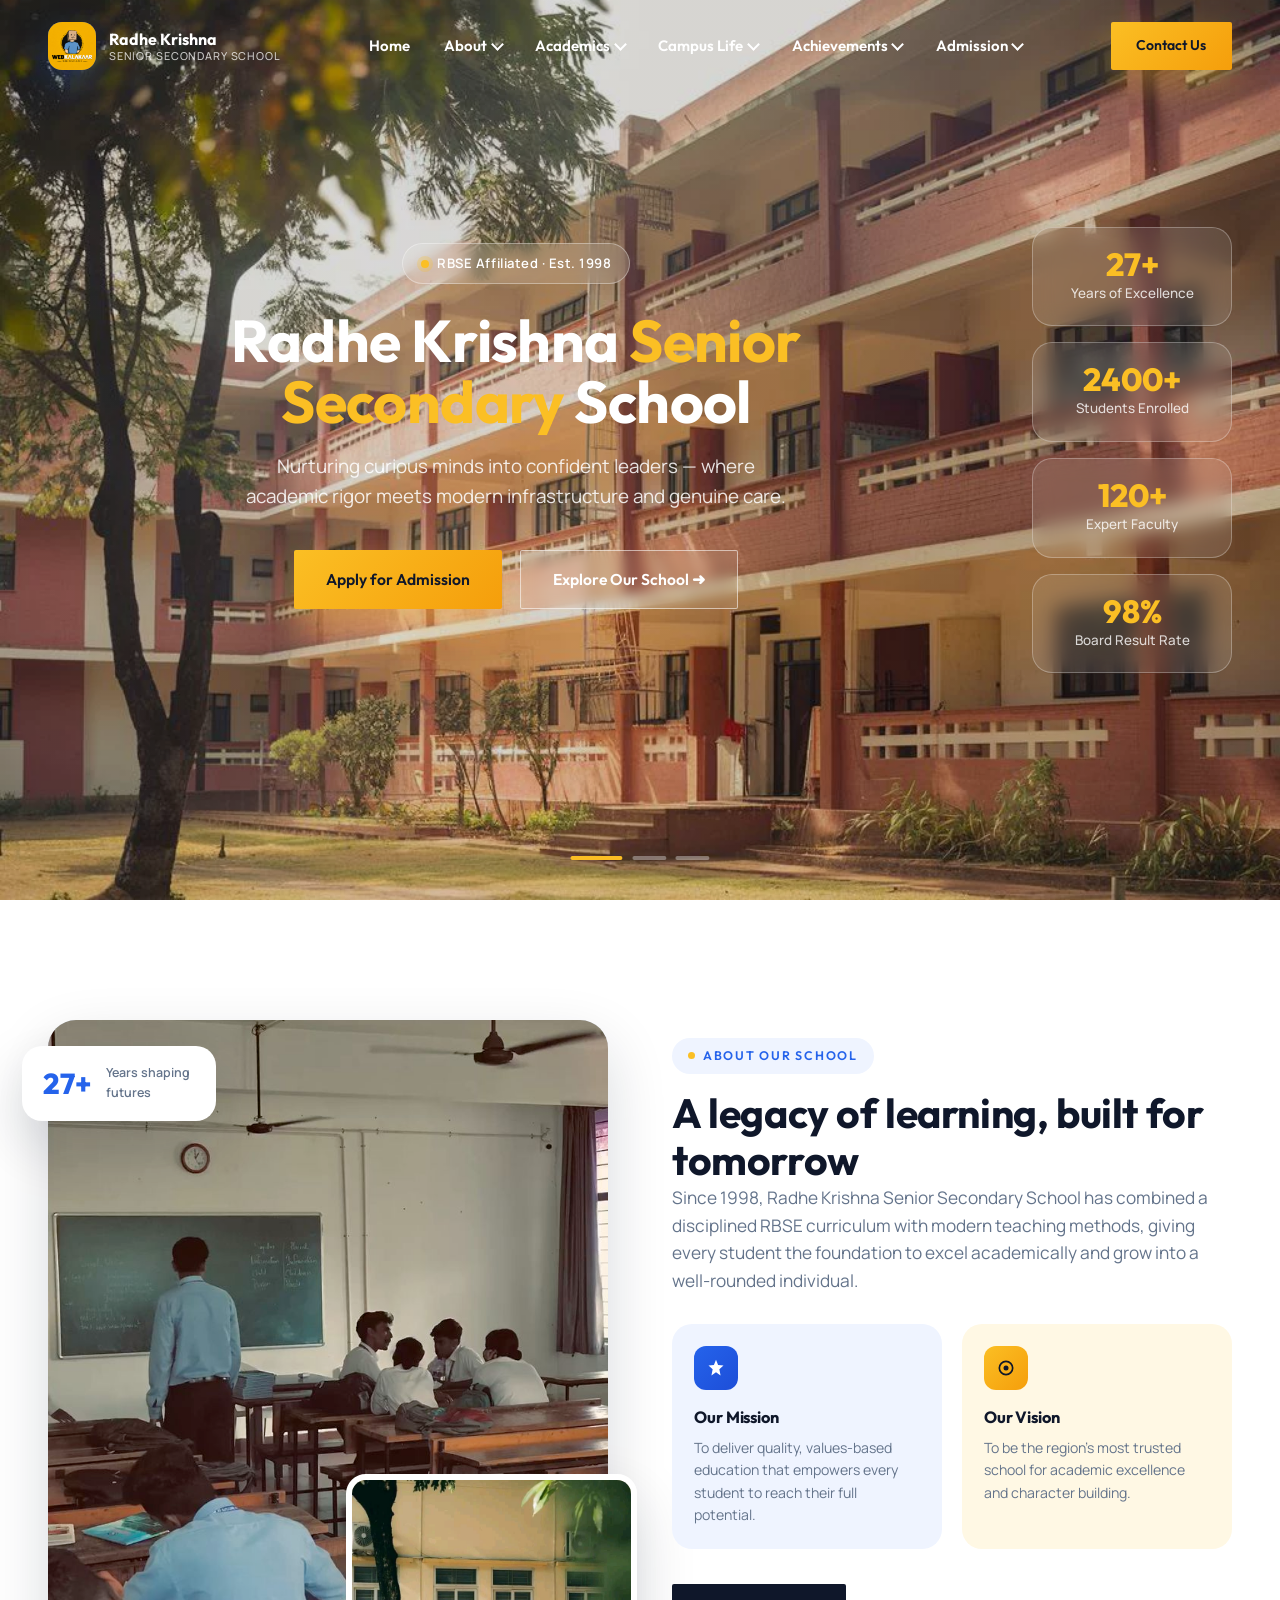
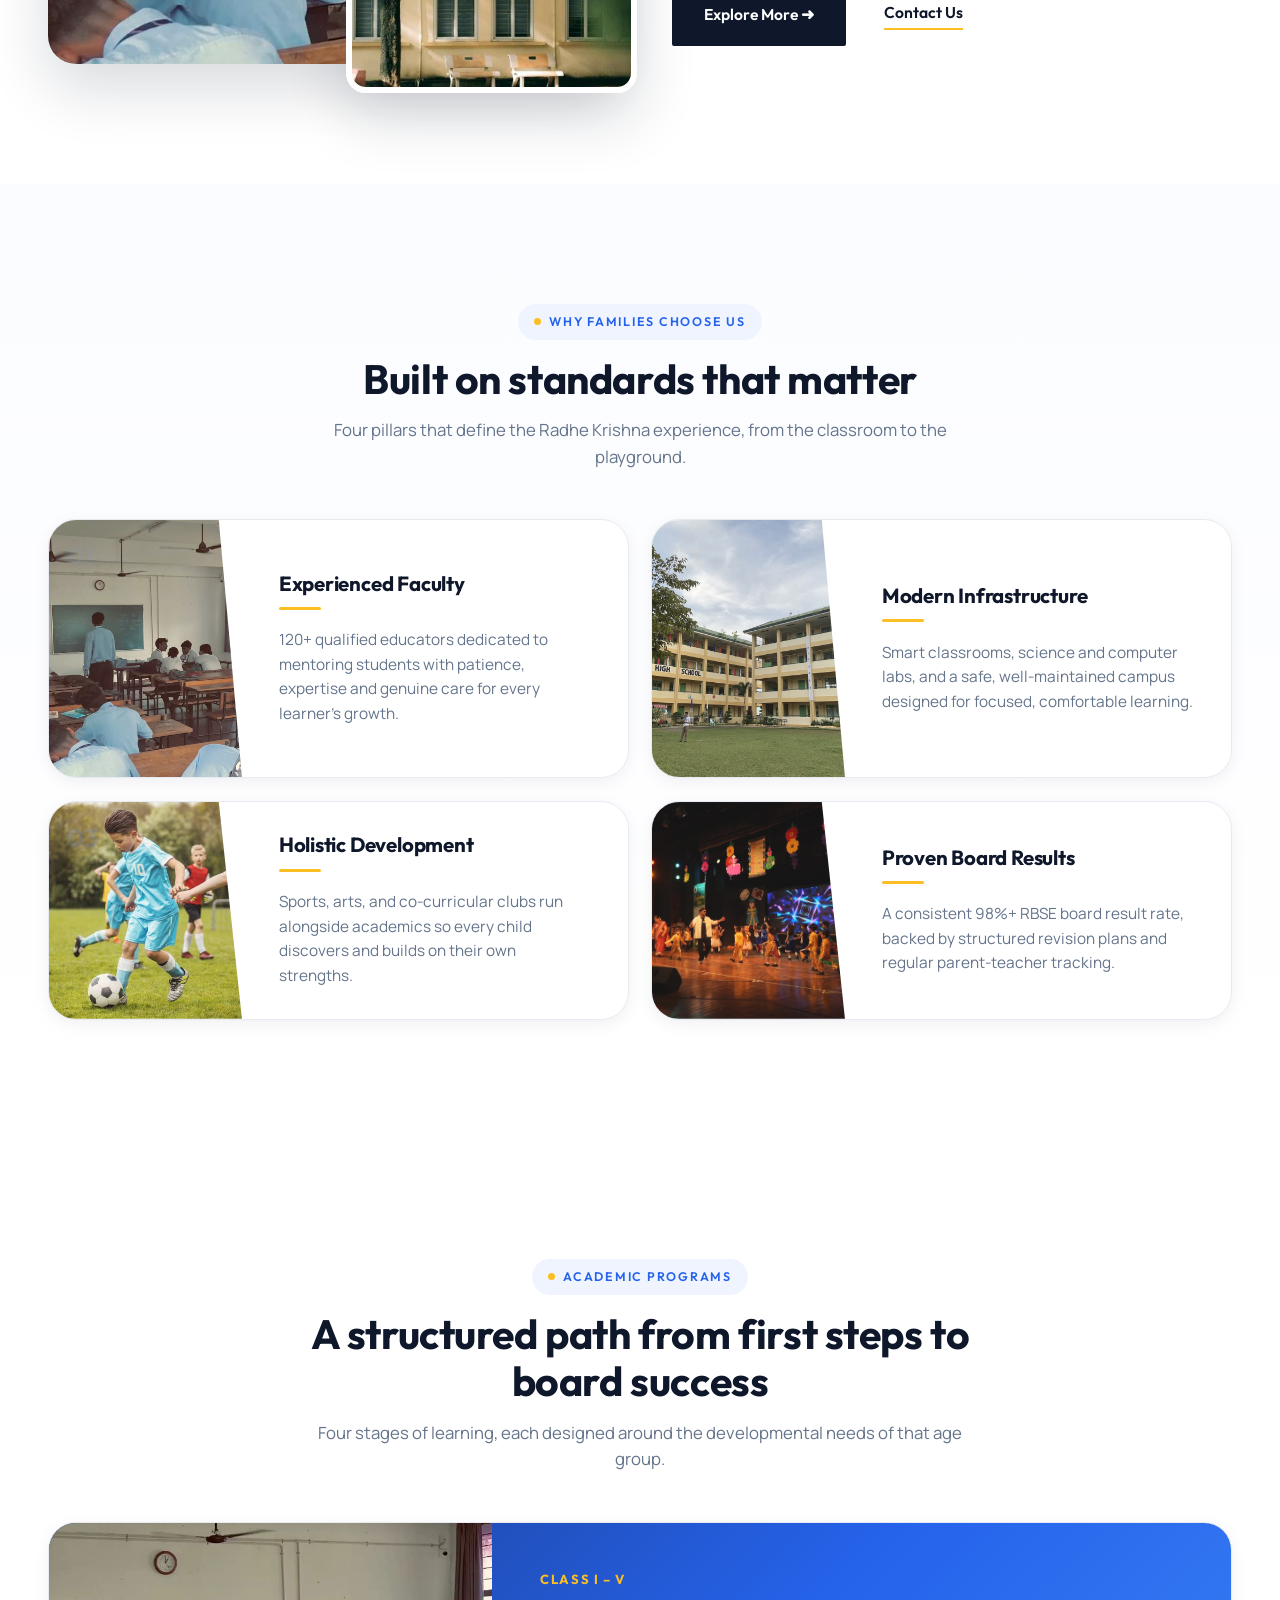
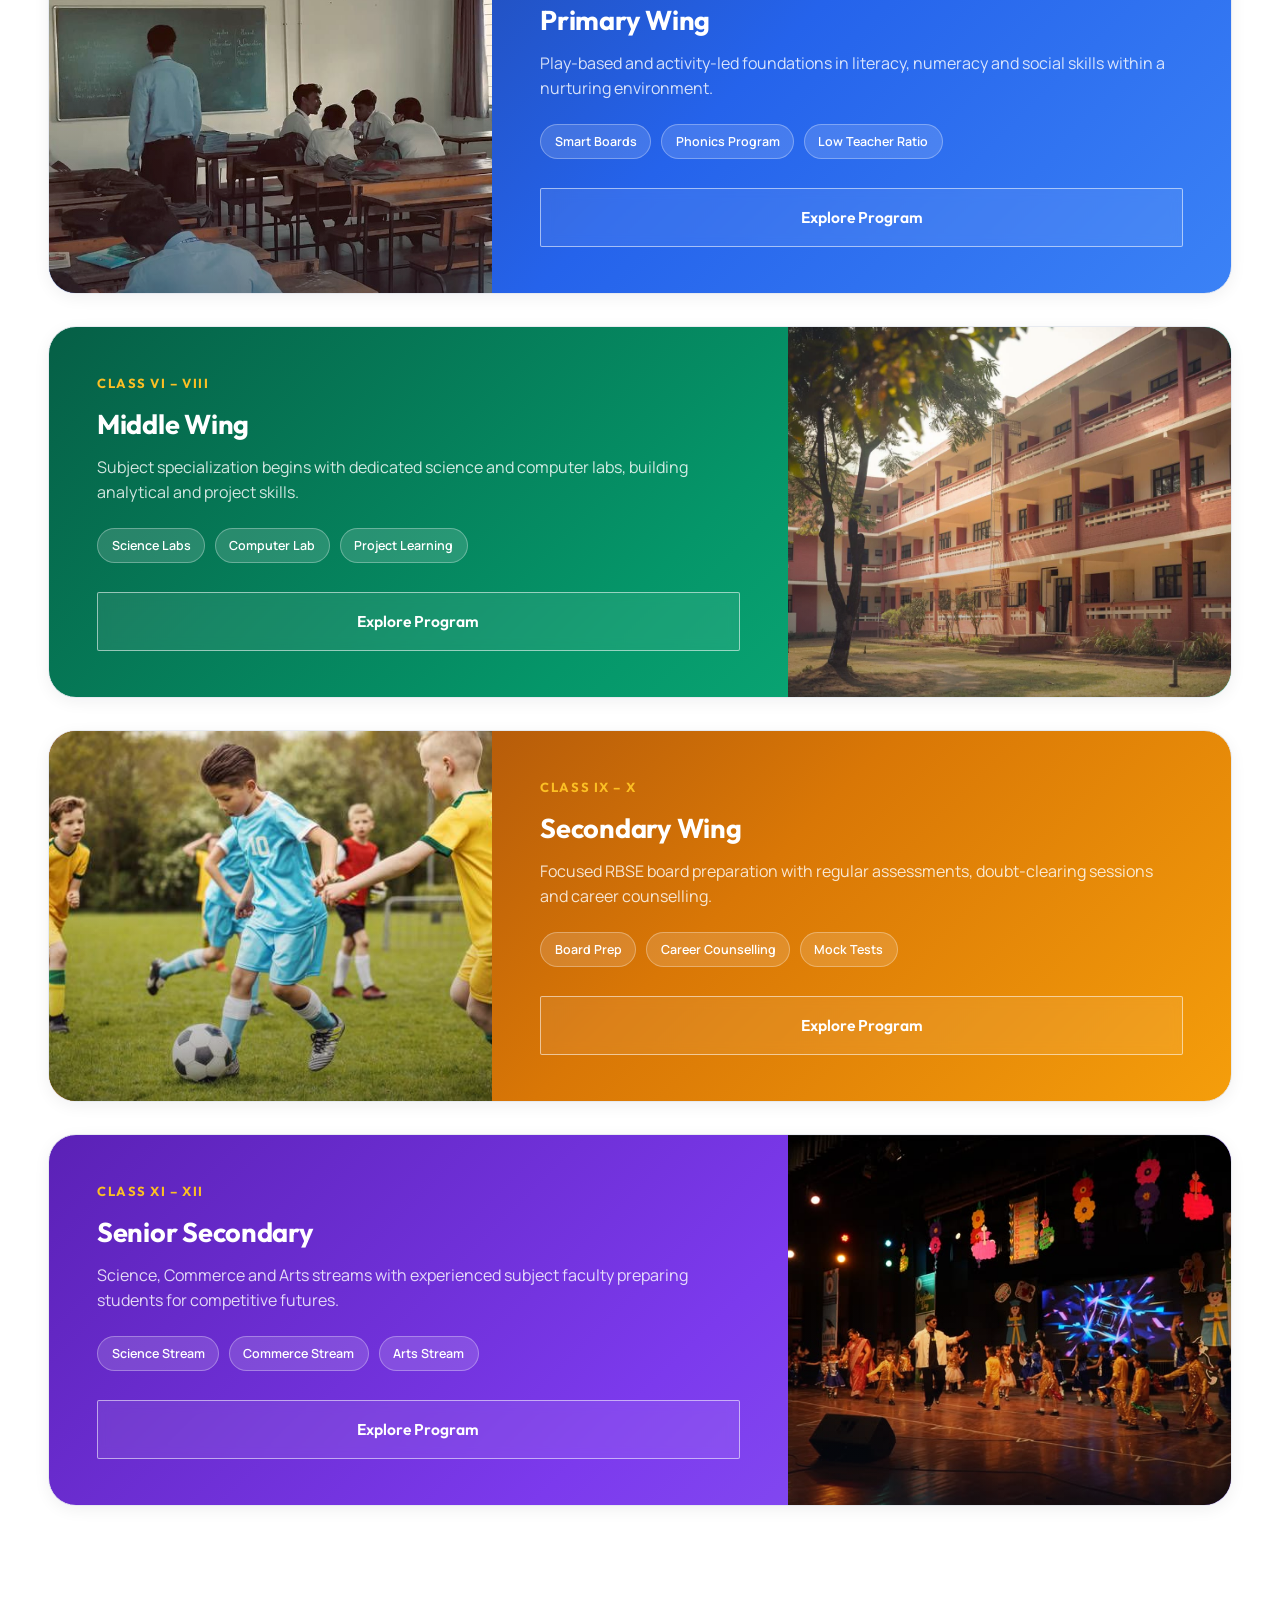
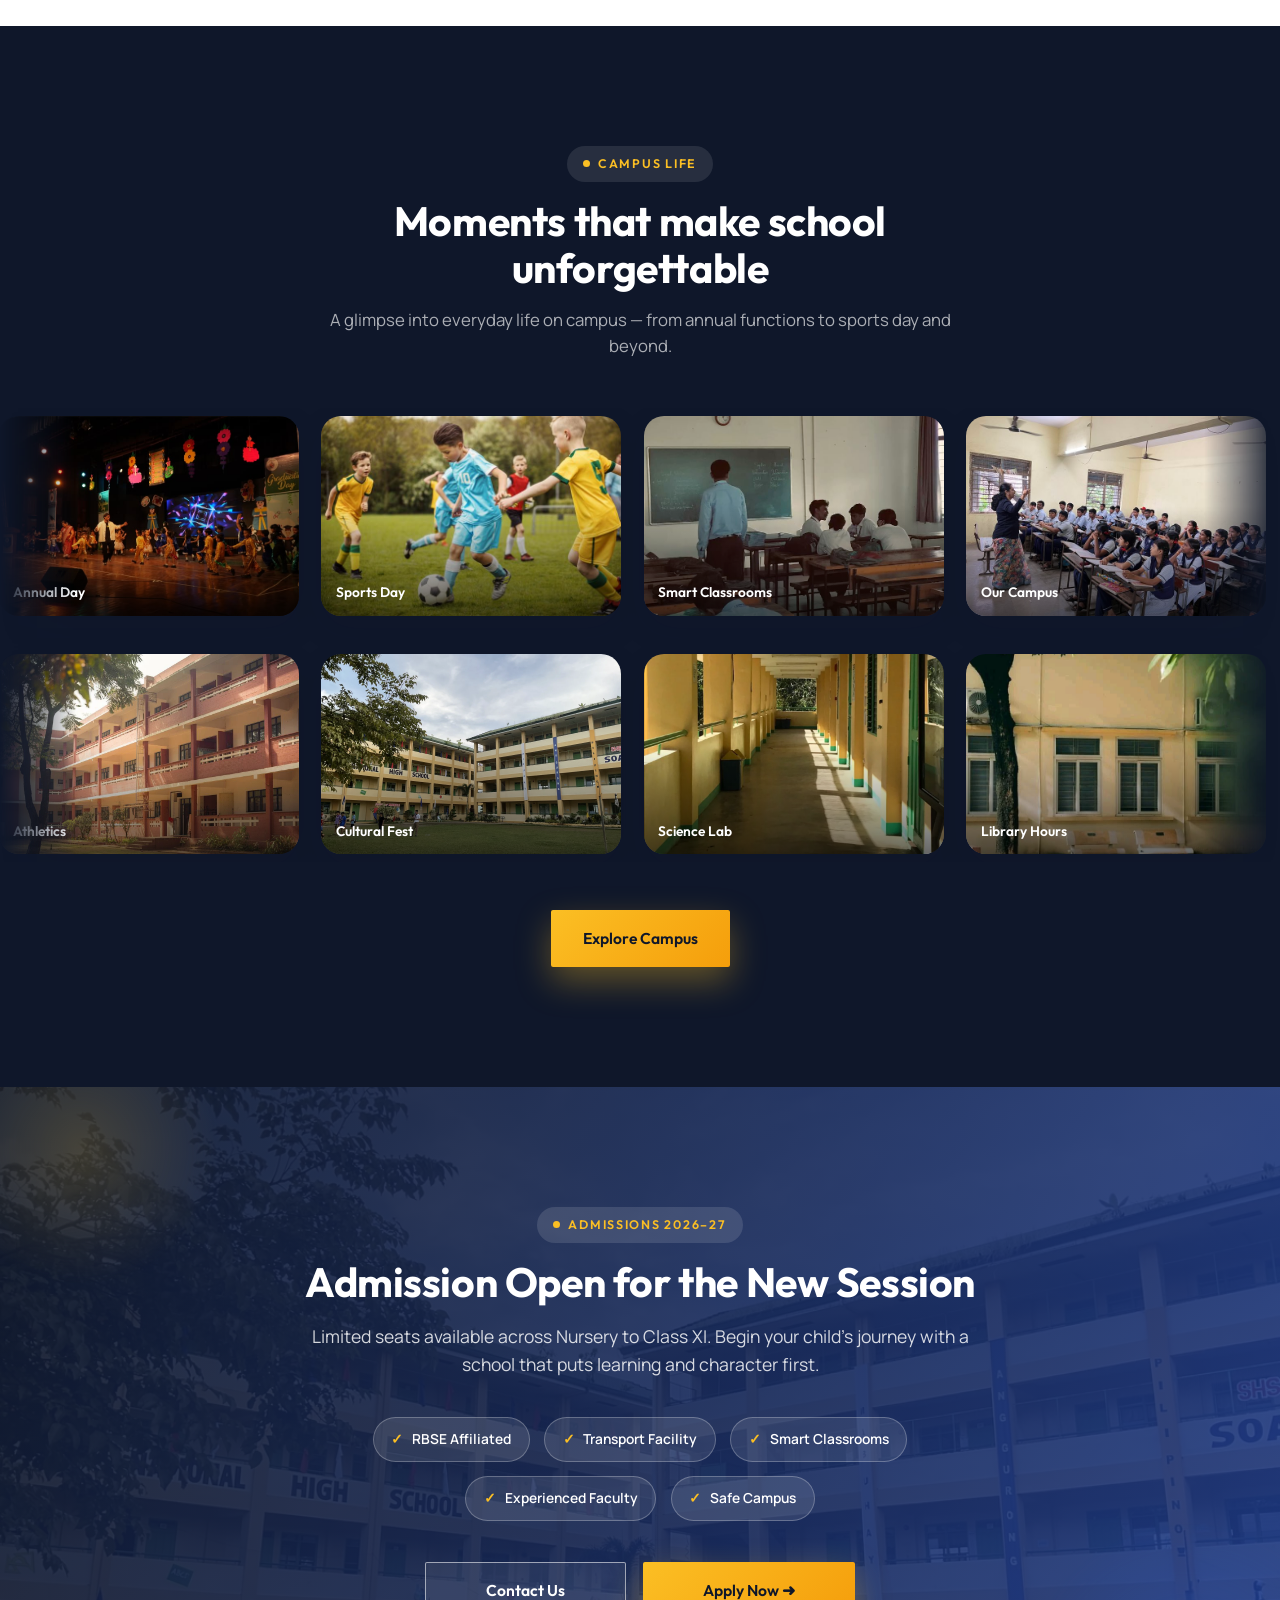
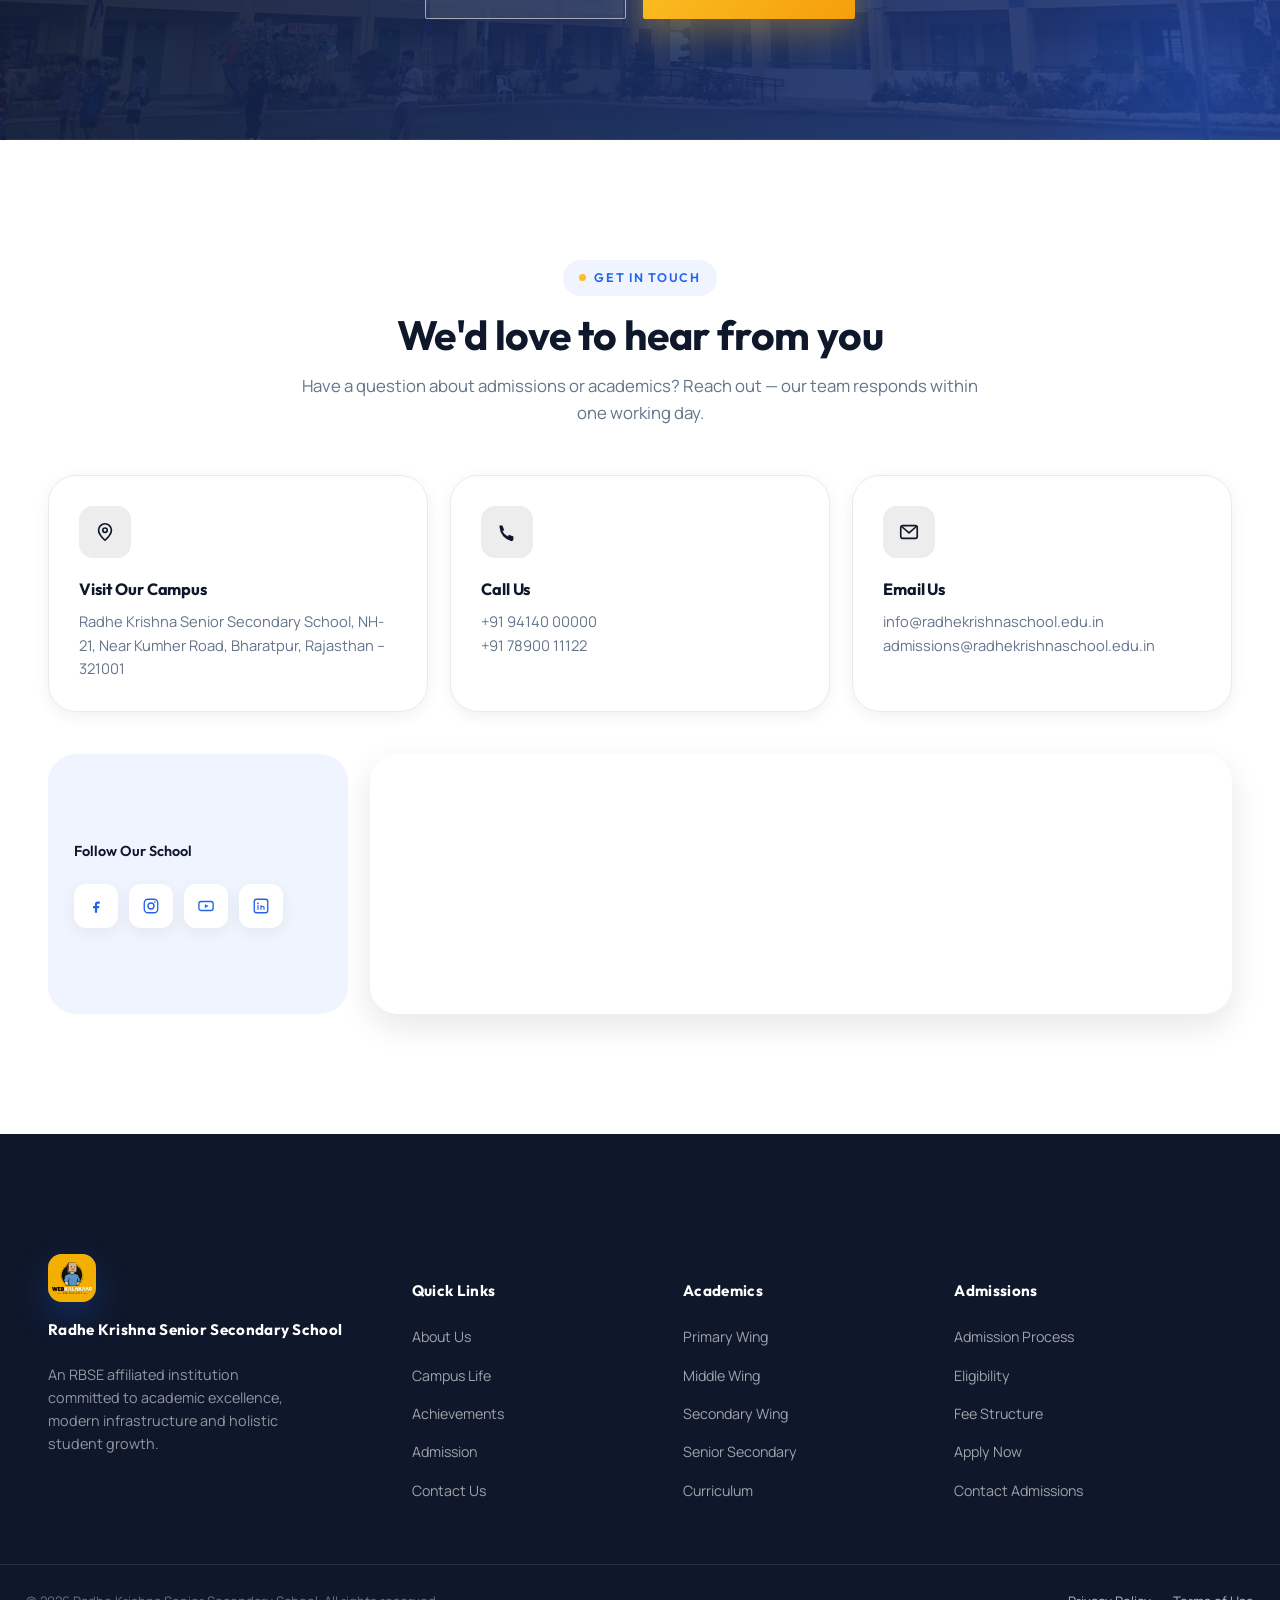
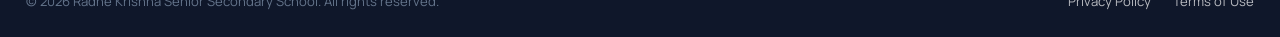
==== commit e3e8be0c: "gallery done" ====
--- a/index.html
+++ b/index.html
@@ -14,13 +14,28 @@
 
 <body class="is-loading">
 
+
+
   <!-- ============================== LOADER ============================== -->
-  <div class="loader" data-loader aria-hidden="false">
-    <div class="loader__mark">Radhe<span>Krishna</span></div>
-    <div class="loader__bar"></div>
-    <p class="loader__caption">Senior Secondary School</p>
-  </div>
-
+<div class="loader" data-loader aria-hidden="false">
+    <div class="loader__content">
+
+        <h1 class="loader__title">
+            Radhe <span>Krishna</span>
+        </h1>
+
+        <p class="loader__subtitle">
+            Senior Secondary School
+        </p>
+
+        <div class="loader__dots" aria-hidden="true">
+            <span></span>
+            <span></span>
+            <span></span>
+        </div>
+
+    </div>
+</div>
   <!-- ============================== NAVBAR ============================== -->
   <header class="navbar" data-navbar>
     <div class="container navbar__inner">
@@ -235,7 +250,7 @@
               alt="Students in a bright classroom at Radhe Krishna Senior Secondary School">
           </div>
           <div class="about__collage-float">
-            <img src="schoolgallery/campus.webp" alt="School campus building exterior">
+            <img src="schoolgallery/campus4.webp" alt="School campus building exterior">
           </div>
         </div>
 
--- a/css/style.css
+++ b/css/style.css
@@ -403,68 +403,126 @@
 .back-to-top:hover {
   transform: translateY(-4px);
 }
-
-/* ============================== 0. LOADER ================================ */
+/* ==========================================================================
+   LOADER
+   ========================================================================== */
+
 .loader {
-  position: fixed;
-  inset: 0;
-  z-index: 9999;
-  background: var(--color-primary);
-  display: flex;
-  align-items: center;
-  justify-content: center;
-  flex-direction: column;
-  gap: 1.4rem;
-  transition:
-    opacity 0.7s var(--ease-soft),
-    visibility 0.7s var(--ease-soft);
-}
-.loader.loader-hidden {
-  opacity: 0;
-  visibility: hidden;
-  pointer-events: none;
-}
-.loader__mark {
-  font-family: var(--font-display);
-  font-weight: 800;
-  font-size: 2.6rem;
-  color: #fff;
-  letter-spacing: 0.02em;
-  display: flex;
-  gap: 0.15em;
-}
-.loader__mark span {
-  color: var(--color-gold);
-}
-.loader__bar {
-  width: 220px;
-  height: 3px;
-  border-radius: var(--r-pill);
-  background: rgba(255, 255, 255, 0.15);
-  overflow: hidden;
-}
-.loader__bar::after {
-  content: "";
-  display: block;
-  height: 100%;
-  width: 40%;
-  border-radius: var(--r-pill);
-  background: var(--grad-gold);
-  animation: loaderMove 1.1s ease-in-out infinite;
-}
-@keyframes loaderMove {
-  0% {
-    transform: translateX(-100%);
-  }
-  100% {
-    transform: translateX(340%);
-  }
-}
-.loader__caption {
-  color: rgba(255, 255, 255, 0.55);
-  font-size: 0.8rem;
-  letter-spacing: 0.18em;
-  text-transform: uppercase;
+    position: fixed;
+    inset: 0;
+    z-index: 99999;
+
+    display: flex;
+    justify-content: center;
+    align-items: center;
+
+    background: #ffffff;
+
+    transition:
+        opacity .7s ease,
+        visibility .7s ease;
+}
+
+.loader-hidden {
+    opacity: 0;
+    visibility: hidden;
+    pointer-events: none;
+}
+
+.loader__content {
+    display: flex;
+    flex-direction: column;
+    align-items: center;
+    text-align: center;
+}
+
+.loader__title {
+    margin: 0;
+
+    font-size: clamp(2rem, 5vw, 3.6rem);
+    font-weight: 800;
+    letter-spacing: .06em;
+    text-transform: uppercase;
+
+    color: #1E3A8A;
+
+    opacity: 0;
+    transform: translateY(18px);
+
+    animation: loaderFadeUp .8s ease forwards;
+}
+
+.loader__title span {
+    color: #F59E0B;
+}
+
+.loader__subtitle {
+    margin-top: .75rem;
+
+    font-size: .95rem;
+    font-weight: 500;
+    letter-spacing: .22em;
+    text-transform: uppercase;
+
+    color: #6B7280;
+
+    opacity: 0;
+
+    animation: loaderFadeUp .8s ease .15s forwards;
+}
+
+.loader__dots {
+    display: flex;
+    gap: .6rem;
+    margin-top: 2rem;
+
+    opacity: 0;
+
+    animation: loaderFadeUp .8s ease .3s forwards;
+}
+
+.loader__dots span {
+    width: 12px;
+    height: 12px;
+
+    border-radius: 50%;
+
+    background: #1E3A8A;
+
+    animation: loaderBounce 1.2s infinite ease-in-out;
+}
+
+.loader__dots span:nth-child(2) {
+    animation-delay: .15s;
+}
+
+.loader__dots span:nth-child(3) {
+    animation-delay: .3s;
+}
+
+@keyframes loaderBounce {
+
+    0%,
+    80%,
+    100% {
+        transform: translateY(0);
+        opacity: .35;
+    }
+
+    40% {
+        transform: translateY(-10px);
+        opacity: 1;
+    }
+
+}
+
+@keyframes loaderFadeUp {
+
+    to {
+        opacity: 1;
+        transform: translateY(0);
+    }
+
 }
 
 /* ============================== 1. NAVBAR ================================ */
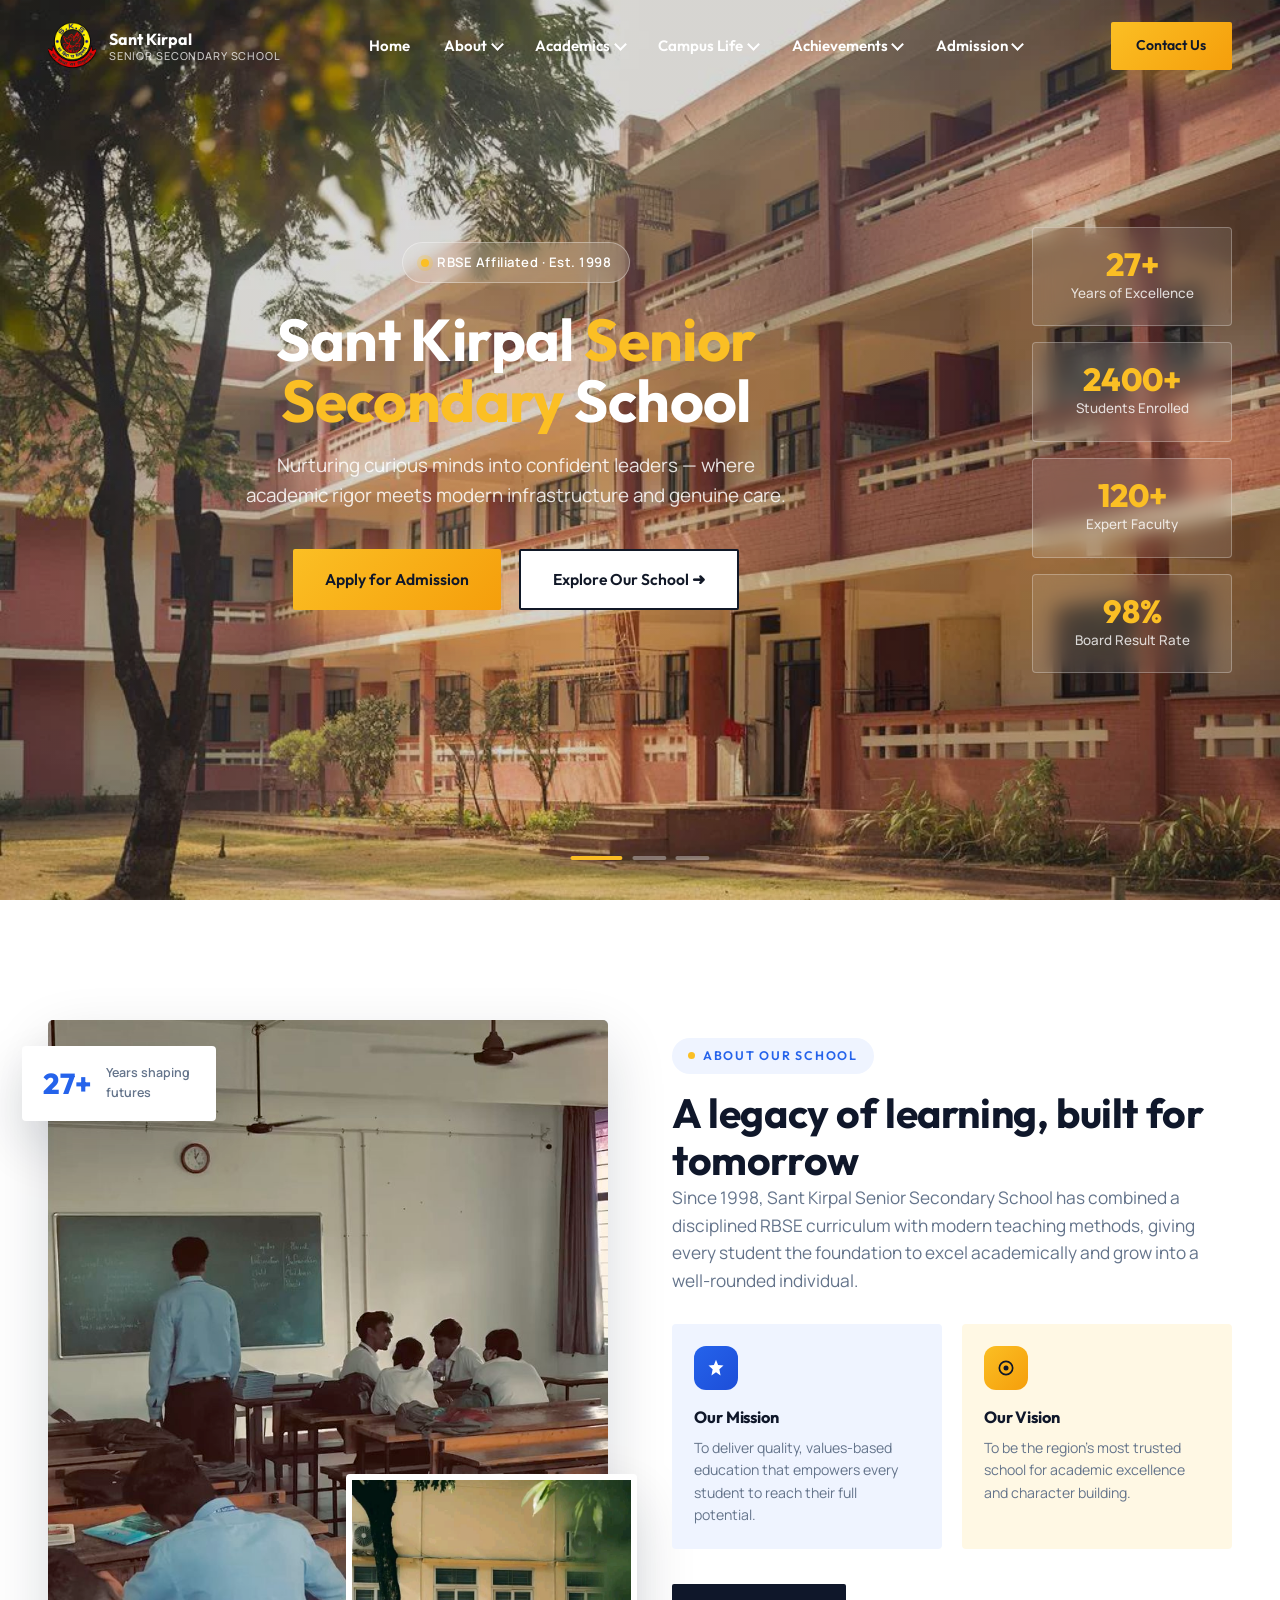
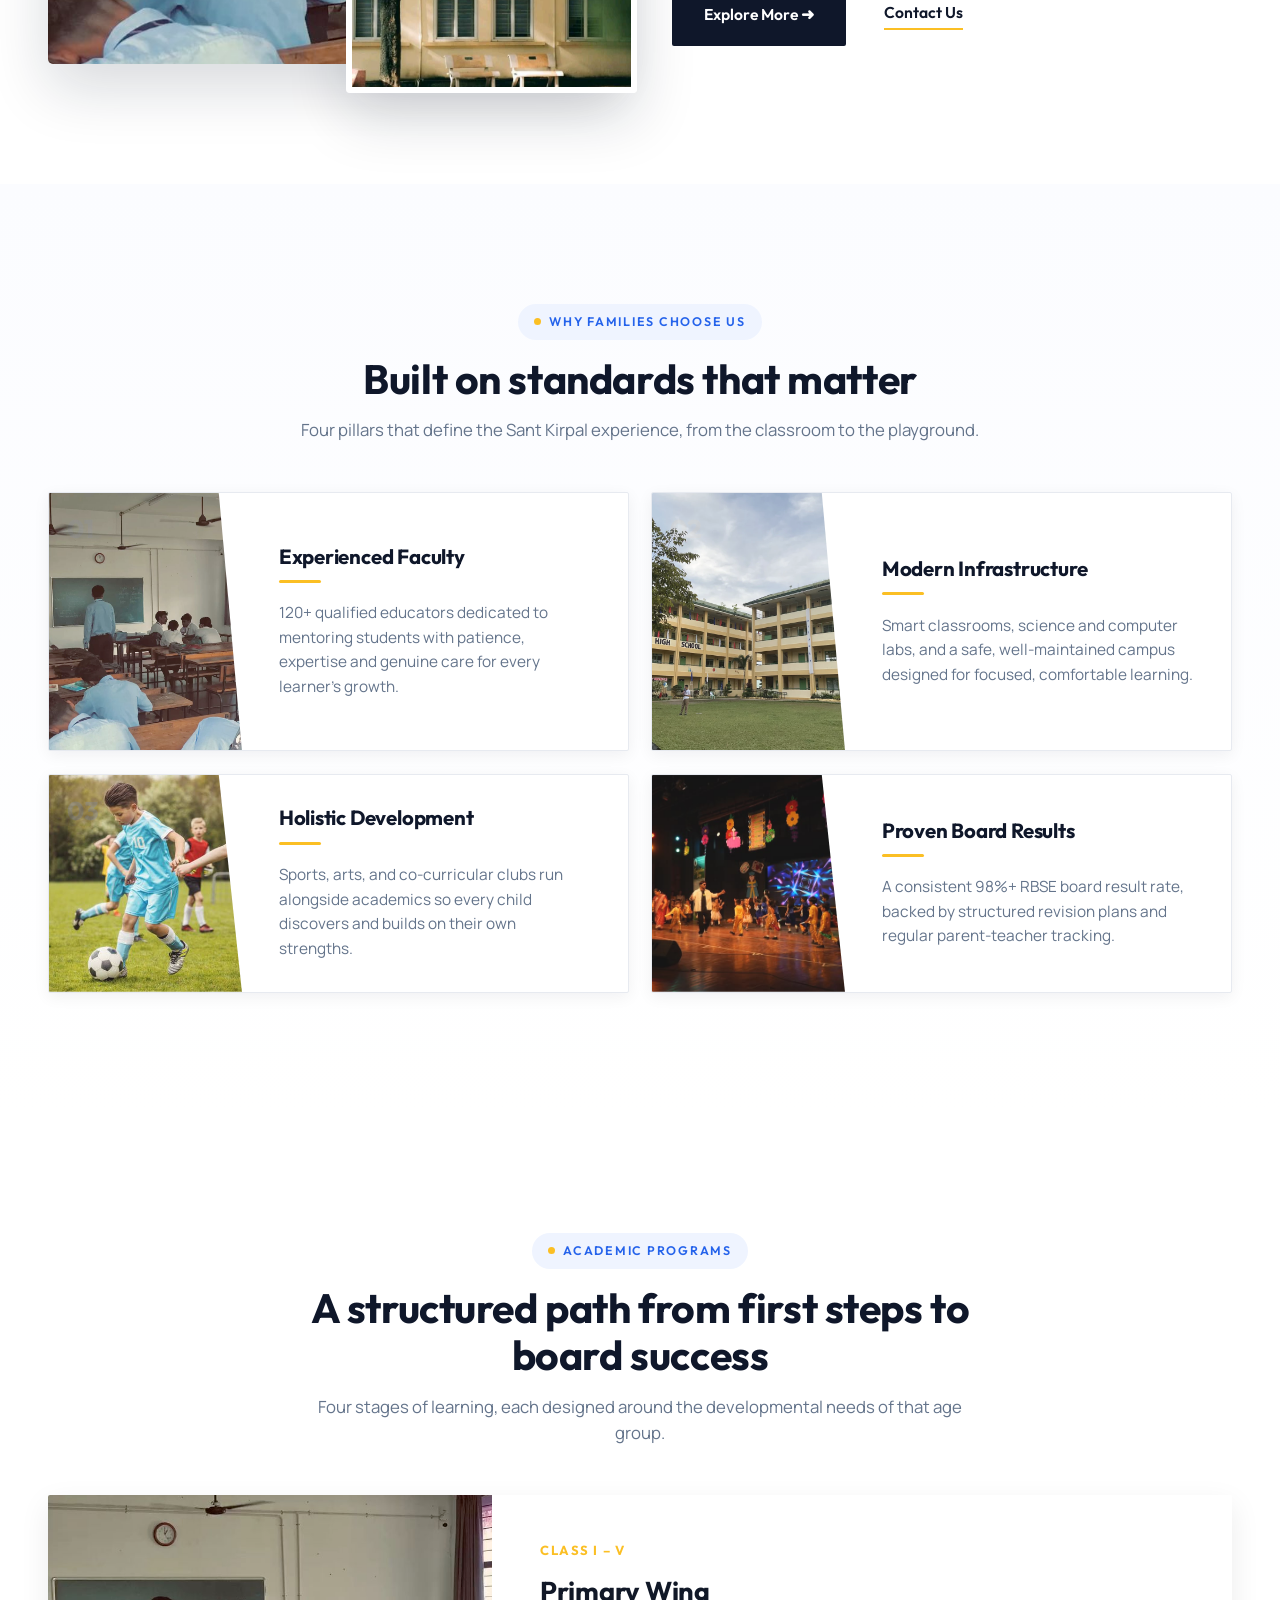
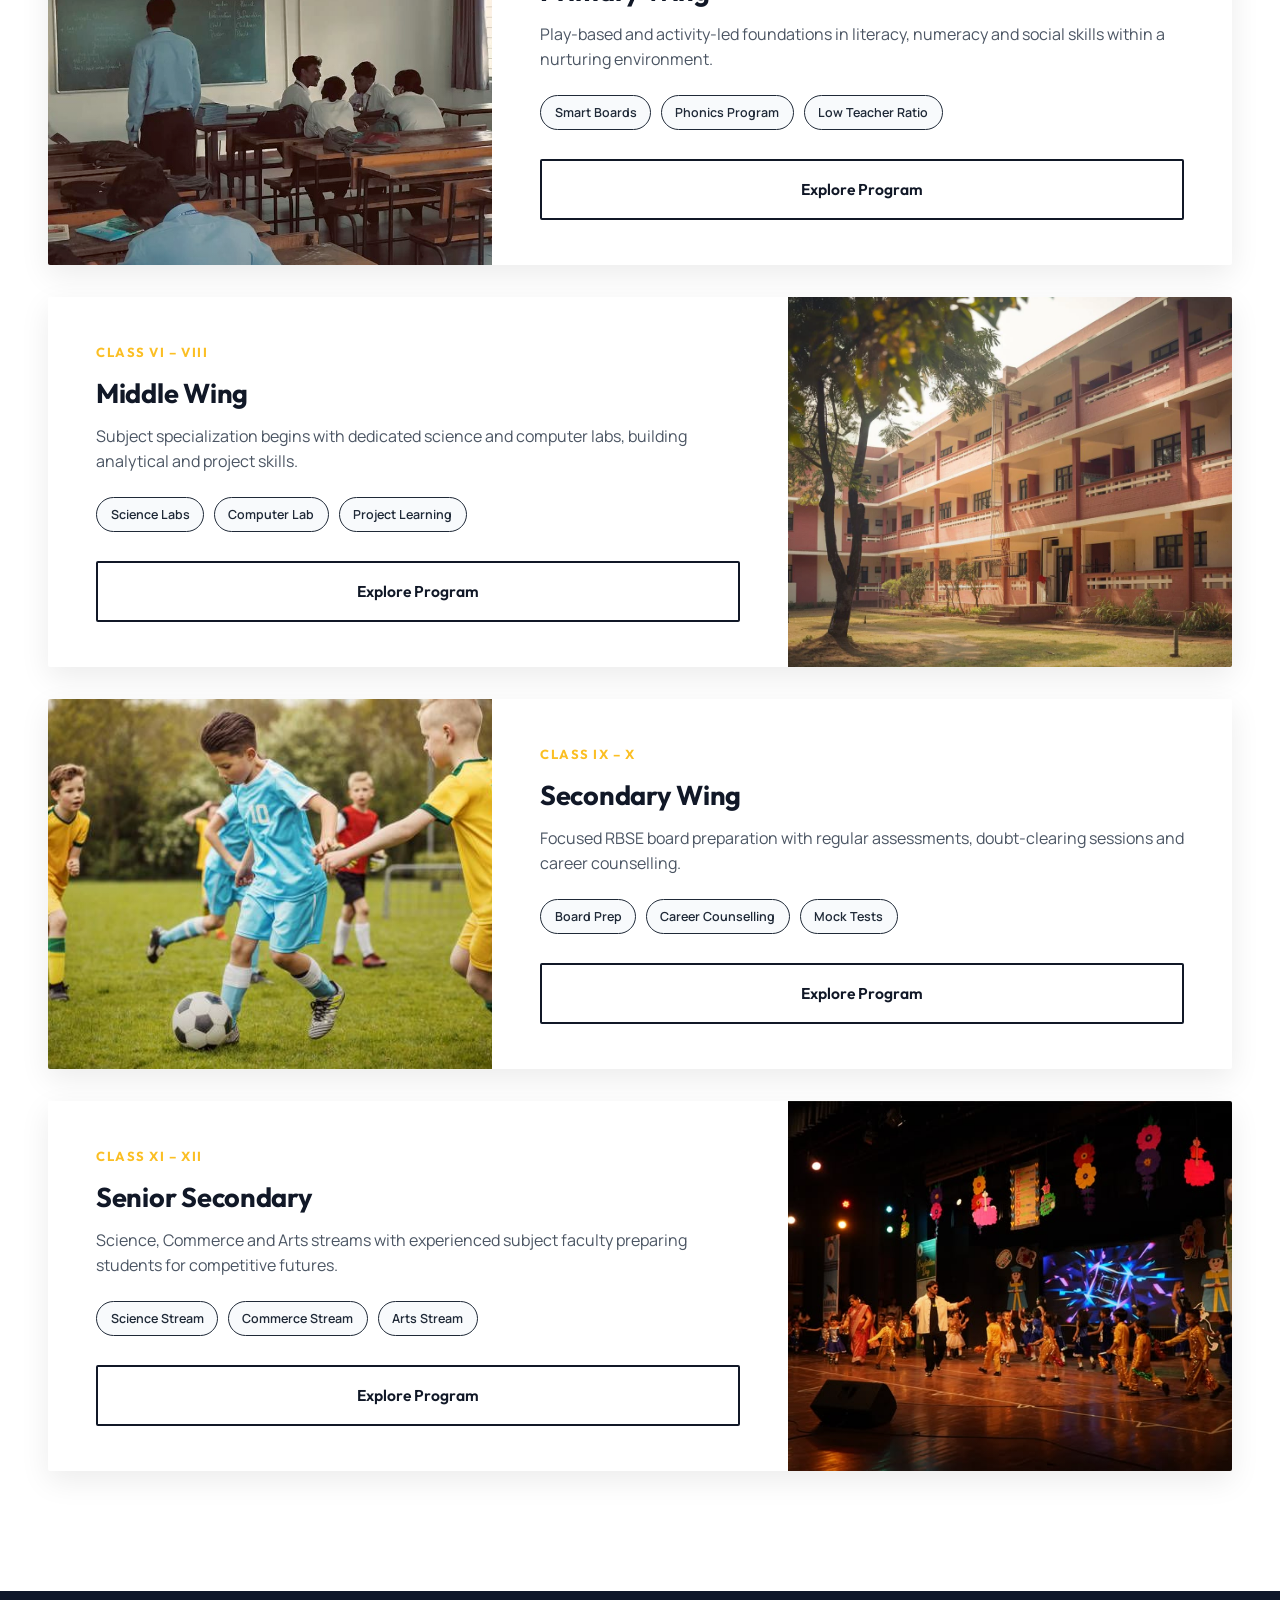
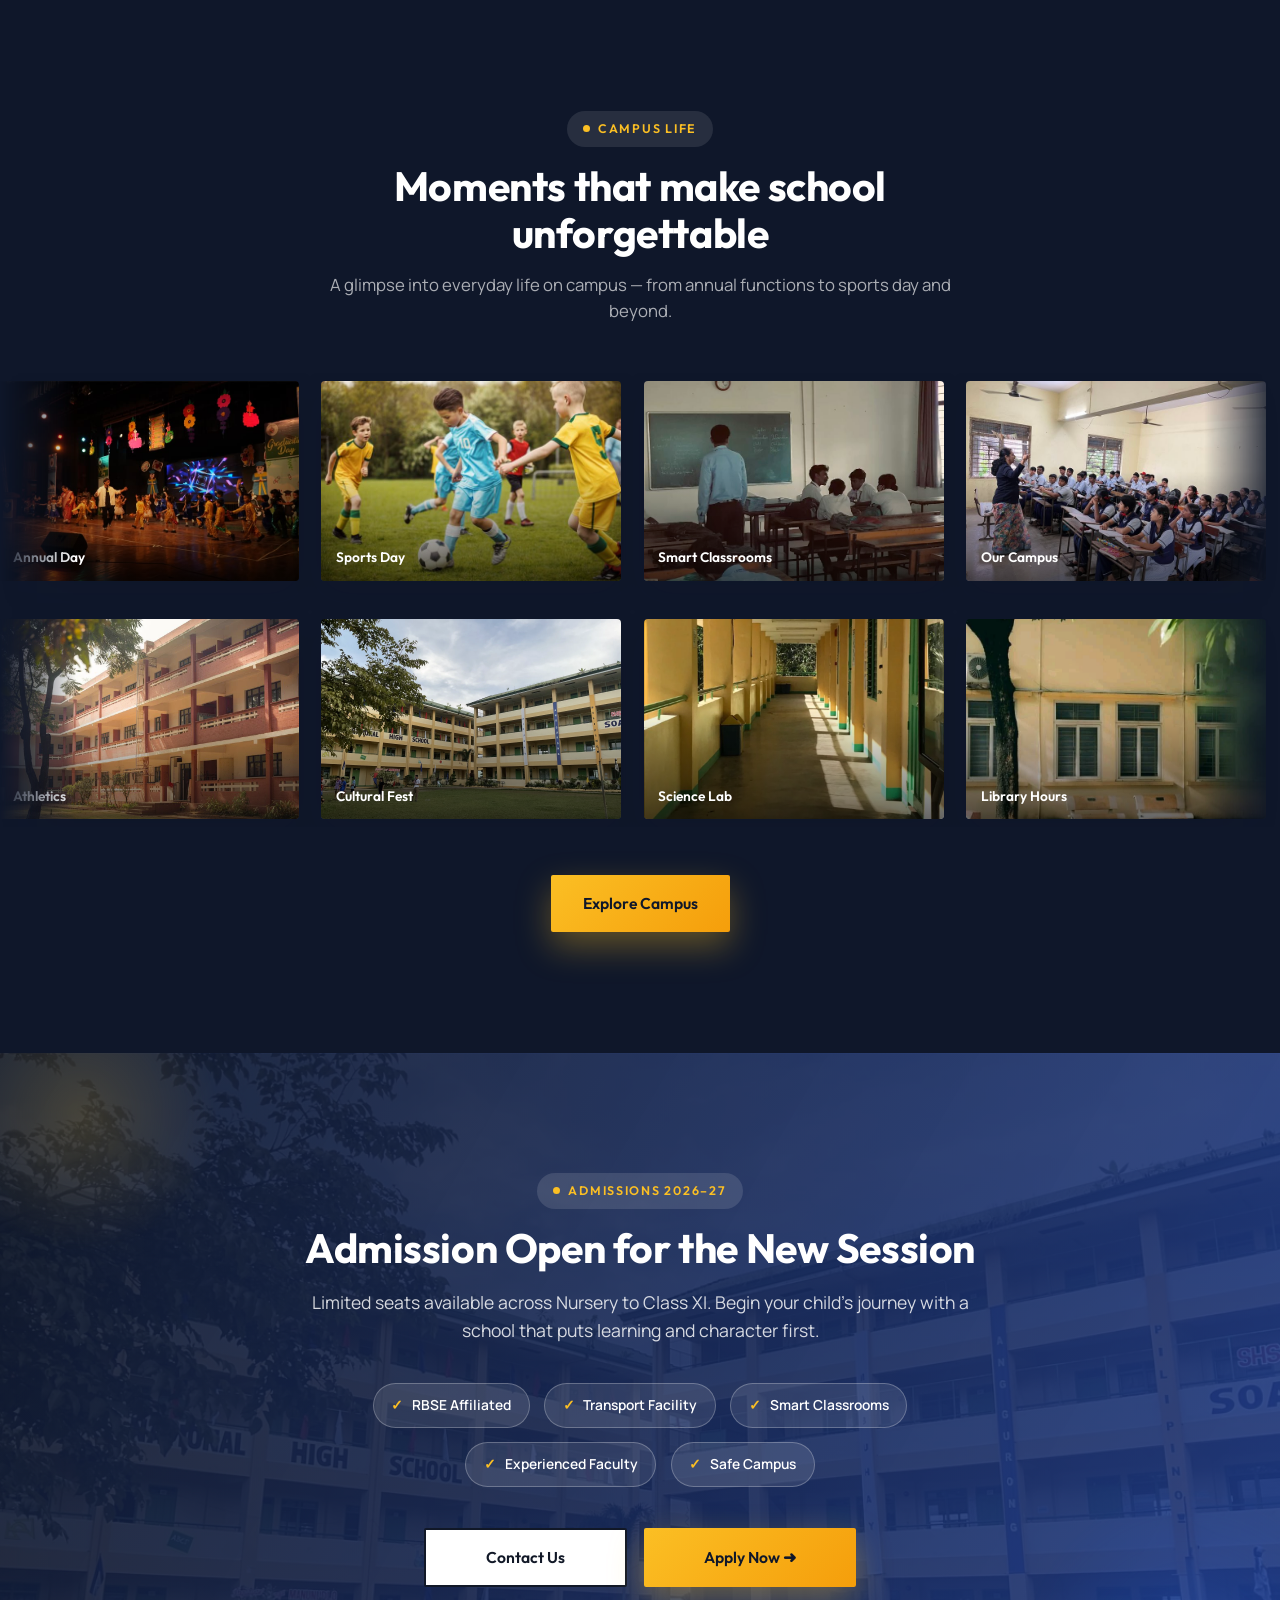
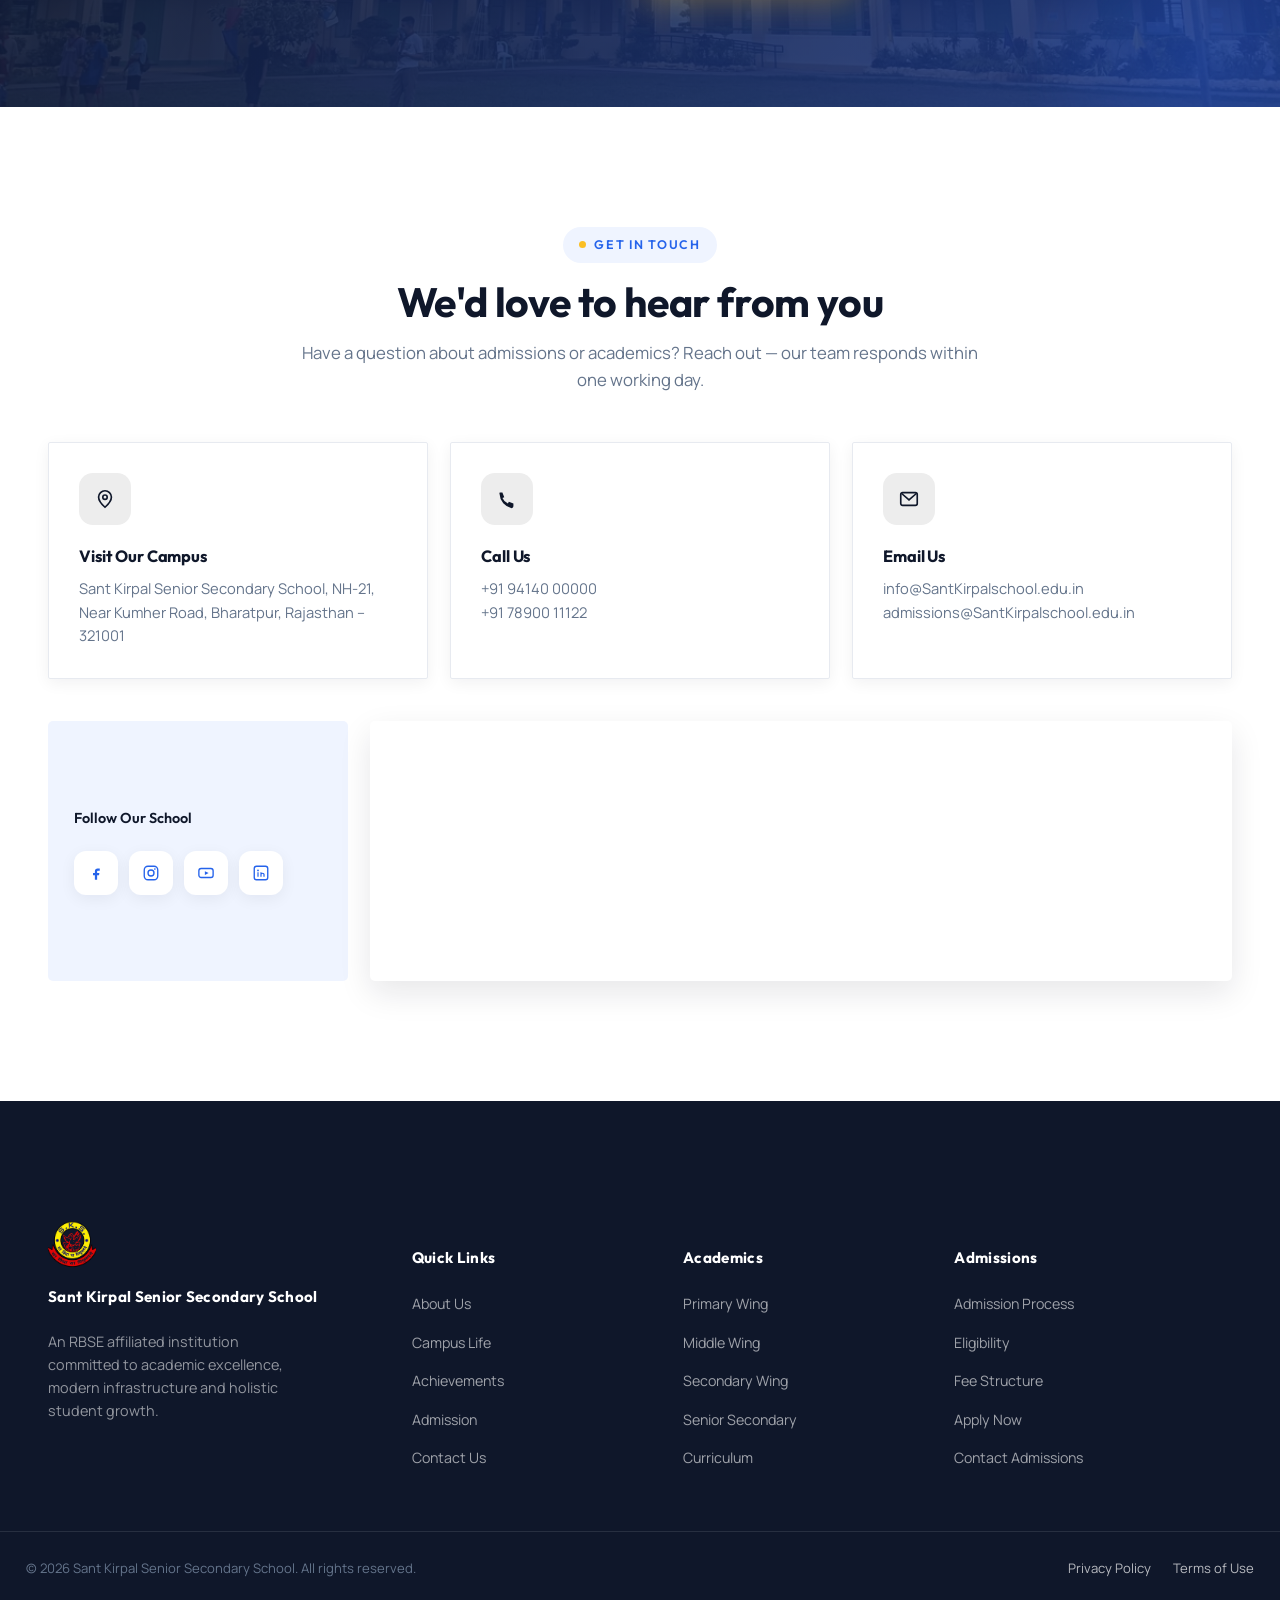
==== commit 3c9e1054: "ready" ====
--- a/index.html
+++ b/index.html
@@ -4,9 +4,10 @@
 <head>
   <meta charset="UTF-8">
   <meta name="viewport" content="width=device-width, initial-scale=1.0">
-  <title>Radhe Krishna Senior Secondary School | RBSE Affiliated | Bharatpur</title>
+  <title>Sant Kirpal Senior Secondary School | RBSE Affiliated | Bharatpur</title>
   <meta name="description"
-    content="Radhe Krishna Senior Secondary School — an RBSE affiliated institution known for academic excellence, modern infrastructure and holistic student development.">
+    content="Sant Kirpal Senior Secondary School — an RBSE affiliated institution known for academic excellence, modern infrastructure and holistic student development.">
+    <link rel="icon" type="image/png" href="sks.png">
   <link rel="preconnect" href="https://fonts.googleapis.com">
   <link rel="stylesheet" href="css/style.css">
   <link rel="stylesheet" href="css/home.css">
@@ -21,7 +22,7 @@
     <div class="loader__content">
 
         <h1 class="loader__title">
-            Radhe <span>Krishna</span>
+            Sant <span>Kirpal</span>
         </h1>
 
         <p class="loader__subtitle">
@@ -40,8 +41,8 @@
   <header class="navbar" data-navbar>
     <div class="container navbar__inner">
       <a href="index.html" class="navbar__brand">
-        <div class="navbar__logo"><img src="logo.png" alt=""></div>
-        <div class="navbar__title">Radhe Krishna <small>Senior Secondary School</small></div>
+        <div class="navbar__logo"><img src="sks.png" alt=""></div>
+        <div class="navbar__title">Sant Kirpal <small>Senior Secondary School</small></div>
       </a>
 
       <nav aria-label="Primary">
@@ -213,7 +214,7 @@
       <div class="container hero__inner">
         <div class="hero__content">
           <span class="hero__badge"><span></span>RBSE Affiliated · Est. 1998</span>
-          <h1 class="hero__title">Radhe Krishna <em>Senior Secondary</em> School</h1>
+          <h1 class="hero__title">Sant Kirpal <em>Senior Secondary</em> School</h1>
           <p class="hero__tagline">Nurturing curious minds into confident leaders — where academic rigor meets modern
             infrastructure and genuine care.</p>
           <div class="hero__cta">
@@ -247,7 +248,7 @@
           </div>
           <div class="about__collage-main">
             <img src="schoolgallery/classroom1.jpg"
-              alt="Students in a bright classroom at Radhe Krishna Senior Secondary School">
+              alt="Students in a bright classroom at Sant Kirpal Senior Secondary School">
           </div>
           <div class="about__collage-float">
             <img src="schoolgallery/campus4.webp" alt="School campus building exterior">
@@ -257,7 +258,7 @@
         <div class="about__content" data-reveal="right">
           <span class="eyebrow">About Our School</span>
           <h2>A legacy of learning, built for tomorrow</h2>
-          <p class="lead">Since 1998, Radhe Krishna Senior Secondary School has combined a disciplined RBSE curriculum
+          <p class="lead">Since 1998, Sant Kirpal Senior Secondary School has combined a disciplined RBSE curriculum
             with modern teaching methods, giving every student the foundation to excel academically and grow into a
             well-rounded individual.</p>
 
@@ -298,7 +299,7 @@
         <div class="section-head center" data-reveal="up">
           <span class="eyebrow">Why Families Choose Us</span>
           <h2>Built on standards that matter</h2>
-          <p>Four pillars that define the Radhe Krishna experience, from the classroom to the playground.</p>
+          <p>Four pillars that define the Sant Kirpal experience, from the classroom to the playground.</p>
         </div>
 
         <div class="why__grid" data-stagger>
@@ -507,7 +508,7 @@
                 <circle cx="12" cy="10" r="2.4" stroke="#0F172A" stroke-width="1.8" />
               </svg></div>
             <h4>Visit Our Campus</h4>
-            <p>Radhe Krishna Senior Secondary School, NH-21, Near Kumher Road, Bharatpur, Rajasthan – 321001</p>
+            <p>Sant Kirpal Senior Secondary School, NH-21, Near Kumher Road, Bharatpur, Rajasthan – 321001</p>
           </div>
           <div class="contact-card card" data-reveal="up" style="--i:1">
             <div class="icon"><svg width="22" height="22" viewBox="0 0 24 24" fill="none">
@@ -523,7 +524,7 @@
                 <path d="M4 6l8 7 8-7" stroke="#0F172A" stroke-width="1.8" />
               </svg></div>
             <h4>Email Us</h4>
-            <p>info@radhekrishnaschool.edu.in<br>admissions@radhekrishnaschool.edu.in</p>
+            <p>info@SantKirpalschool.edu.in<br>admissions@SantKirpalschool.edu.in</p>
           </div>
         </div>
 
@@ -564,8 +565,8 @@
   <footer class="footer">
     <div class="container footer__top">
       <div class="footer__brand">
-        <div class="navbar__logo"><img src="logo.png" alt=""></div>
-        <h5 style="margin-top:1rem;">Radhe Krishna Senior Secondary School</h5>
+        <div class="navbar__logo"><img src="sks.png" alt=""></div>
+        <h5 style="margin-top:1rem;">Sant Kirpal Senior Secondary School</h5>
         <p>An RBSE affiliated institution committed to academic excellence, modern infrastructure and holistic student
           growth.</p>
       </div>
@@ -605,7 +606,7 @@
     </div>
 
     <div class="container footer__bottom">
-      <p>© <span data-year>2026</span> Radhe Krishna Senior Secondary School. All rights reserved.</p>
+      <p>© <span data-year>2026</span> Sant Kirpal Senior Secondary School. All rights reserved.</p>
       <div class="legal">
         <a href="#">Privacy Policy</a>
         <a href="#">Terms of Use</a>
--- a/css/style.css
+++ b/css/style.css
@@ -1,5 +1,5 @@
 /* ==========================================================================
-   RADHE KRISHNA SENIOR SECONDARY SCHOOL — CORE STYLESHEET
+   Sant Kirpal SENIOR SECONDARY SCHOOL — CORE STYLESHEET
    Variables, reset, typography, buttons, shared utility classes
    ========================================================================== */
 
@@ -34,9 +34,9 @@
   --font-body: "Manrope", sans-serif;
 
   /* ---- Radius ---- */
-  --r-sm: 14px;
-  --r-md: 20px;
-  --r-lg: 28px;
+  --r-sm: 2px;
+  --r-md: 4px;
+  --r-lg: 5px;
   --r-pill: 999px;
 
   /* ---- Shadow ---- */
@@ -113,8 +113,8 @@
   background: var(--color-bg);
   line-height: 1.6;
   -webkit-font-smoothing: antialiased;
-  overflow-x: hidden; 
-   overflow-x: clip;
+  overflow-x: hidden;
+  overflow-x: clip;
 }
 
 /* Focus visibility for accessibility */
@@ -311,7 +311,7 @@
 .card {
   background: var(--color-card);
   border: 1px solid var(--color-border);
-  border-radius: var(--r-lg);
+  border-radius: var(--r-sm);
   box-shadow: var(--shadow-sm);
   transition:
     transform 0.45s var(--ease-soft),
@@ -408,121 +408,117 @@
    ========================================================================== */
 
 .loader {
-    position: fixed;
-    inset: 0;
-    z-index: 99999;
-
-    display: flex;
-    justify-content: center;
-    align-items: center;
-
-    background: #ffffff;
-
-    transition:
-        opacity .7s ease,
-        visibility .7s ease;
+  position: fixed;
+  inset: 0;
+  z-index: 99999;
+
+  display: flex;
+  justify-content: center;
+  align-items: center;
+
+  background: #ffffff;
+
+  transition:
+    opacity 0.7s ease,
+    visibility 0.7s ease;
 }
 
 .loader-hidden {
-    opacity: 0;
-    visibility: hidden;
-    pointer-events: none;
+  opacity: 0;
+  visibility: hidden;
+  pointer-events: none;
 }
 
 .loader__content {
-    display: flex;
-    flex-direction: column;
-    align-items: center;
-    text-align: center;
+  display: flex;
+  flex-direction: column;
+  align-items: center;
+  text-align: center;
 }
 
 .loader__title {
-    margin: 0;
-
-    font-size: clamp(2rem, 5vw, 3.6rem);
-    font-weight: 800;
-    letter-spacing: .06em;
-    text-transform: uppercase;
-
-    color: #1E3A8A;
-
-    opacity: 0;
-    transform: translateY(18px);
-
-    animation: loaderFadeUp .8s ease forwards;
+  margin: 0;
+
+  font-size: clamp(2rem, 5vw, 3.6rem);
+  font-weight: 800;
+  letter-spacing: 0.06em;
+  text-transform: uppercase;
+
+  color: #1e3a8a;
+
+  opacity: 0;
+  transform: translateY(18px);
+
+  animation: loaderFadeUp 0.8s ease forwards;
 }
 
 .loader__title span {
-    color: #F59E0B;
+  color: #f59e0b;
 }
 
 .loader__subtitle {
-    margin-top: .75rem;
-
-    font-size: .95rem;
-    font-weight: 500;
-    letter-spacing: .22em;
-    text-transform: uppercase;
-
-    color: #6B7280;
-
-    opacity: 0;
-
-    animation: loaderFadeUp .8s ease .15s forwards;
+  margin-top: 0.75rem;
+
+  font-size: 0.95rem;
+  font-weight: 500;
+  letter-spacing: 0.22em;
+  text-transform: uppercase;
+
+  color: #6b7280;
+
+  opacity: 0;
+
+  animation: loaderFadeUp 0.8s ease 0.15s forwards;
 }
 
 .loader__dots {
-    display: flex;
-    gap: .6rem;
-    margin-top: 2rem;
-
-    opacity: 0;
-
-    animation: loaderFadeUp .8s ease .3s forwards;
+  display: flex;
+  gap: 0.6rem;
+  margin-top: 2rem;
+
+  opacity: 0;
+
+  animation: loaderFadeUp 0.8s ease 0.3s forwards;
 }
 
 .loader__dots span {
-    width: 12px;
-    height: 12px;
-
-    border-radius: 50%;
-
-    background: #1E3A8A;
-
-    animation: loaderBounce 1.2s infinite ease-in-out;
+  width: 12px;
+  height: 12px;
+
+  border-radius: 50%;
+
+  background: #1e3a8a;
+
+  animation: loaderBounce 1.2s infinite ease-in-out;
 }
 
 .loader__dots span:nth-child(2) {
-    animation-delay: .15s;
+  animation-delay: 0.15s;
 }
 
 .loader__dots span:nth-child(3) {
-    animation-delay: .3s;
+  animation-delay: 0.3s;
 }
 
 @keyframes loaderBounce {
-
-    0%,
-    80%,
-    100% {
-        transform: translateY(0);
-        opacity: .35;
-    }
-
-    40% {
-        transform: translateY(-10px);
-        opacity: 1;
-    }
-
+  0%,
+  80%,
+  100% {
+    transform: translateY(0);
+    opacity: 0.35;
+  }
+
+  40% {
+    transform: translateY(-10px);
+    opacity: 1;
+  }
 }
 
 @keyframes loaderFadeUp {
-
-    to {
-        opacity: 1;
-        transform: translateY(0);
-    }
-
+  to {
+    opacity: 1;
+    transform: translateY(0);
+  }
 }
 
 /* ============================== 1. NAVBAR ================================ */
@@ -559,21 +555,20 @@
   display: flex;
   align-items: center;
   gap: 0.8rem;
+  background-color: none;
 }
 .navbar__logo {
   width: 48px;
   height: 48px;
   border-radius: 14px;
-  background: var(--grad-blue);
+  background: none;
   display: flex;
   align-items: center;
   justify-content: center;
   font-family: var(--font-display);
   font-weight: 800;
-  color: #fff;
   overflow: hidden;
   font-size: 1.15rem;
-  box-shadow: var(--shadow-blue);
   flex-shrink: 0;
 }
 .navbar__logo img {
@@ -895,7 +890,6 @@
   color: var(--color-gold);
 }
 
-
 /* ============================== 8. ADMISSION CTA ============================ */
 .admission {
   position: relative;
@@ -1023,7 +1017,6 @@
   margin-bottom: 1.1rem;
 }
 
-
 .contact-card h4 {
   font-size: 1.02rem;
   margin-bottom: 0.5rem;
@@ -1107,7 +1100,7 @@
 }
 .footer__top {
   display: grid;
-  grid-template-columns: 1.4fr 1fr 1fr  1.2fr;
+  grid-template-columns: 1.4fr 1fr 1fr 1.2fr;
   gap: 2.5rem;
   padding-bottom: var(--space-lg);
   border-bottom: 1px solid rgba(255, 255, 255, 0.1);
@@ -1143,8 +1136,6 @@
   padding-left: 4px;
 }
 
- 
-
 .footer__bottom {
   display: flex;
   justify-content: space-between;
@@ -1174,8 +1165,6 @@
   }
 }
 
-
-
 @media (max-width: 760px) {
   .contact__grid {
     grid-template-columns: 1fr;
--- a/css/home.css
+++ b/css/home.css
@@ -1,5 +1,5 @@
 /* ==========================================================================
-   RADHE KRISHNA SENIOR SECONDARY SCHOOL — HOMEPAGE STYLES
+   Sant Kirpal SENIOR SECONDARY SCHOOL — HOMEPAGE STYLES
    ========================================================================== */
 
 /* ============================== 2. HERO ================================== */
@@ -422,36 +422,41 @@
   flex-direction: column;
   gap: 2rem;
 }
-
 .acad-card {
   display: grid;
   grid-template-columns: 0.6fr 1fr;
   align-items: stretch;
   overflow: hidden;
   padding: 0;
-  background: var(--grad-blue);
-  color: #fff;
+  border: none;
+  background: #fff;
+  color: #1f2937;
   min-height: 320px;
-}
+  box-shadow: 0 10px 30px rgba(0, 0, 0, 0.08);
+}
+
 .acad-card__media {
   position: relative;
   overflow: hidden;
   height: 370px;
 }
+
 .acad-card__media img {
   width: 100%;
   height: 100%;
   object-fit: cover;
   transition: transform 0.7s var(--ease-soft);
 }
+
 .acad-card:hover .acad-card__media img {
   transform: scale(1.08);
 }
+
 .acad-card__media::after {
   content: "";
   position: absolute;
   inset: 0;
-  background: linear-gradient(0deg, rgba(15, 23, 42, 0.35), transparent 55%);
+  background: linear-gradient(0deg, rgba(0, 0, 0, 0.15), transparent 55%);
 }
 
 .acad-card__body {
@@ -460,6 +465,7 @@
   flex-direction: column;
   justify-content: center;
 }
+
 .acad-card__range {
   font-family: var(--font-display);
   font-weight: 700;
@@ -469,13 +475,15 @@
   color: var(--color-gold);
   margin-bottom: 0.8rem;
 }
+
 .acad-card__body h3 {
-  color: #fff;
+  color: #111827;
   font-size: 1.7rem;
   margin-bottom: 0.8rem;
 }
+
 .acad-card__body p {
-  color: rgba(255, 255, 255, 0.82);
+  color: #4b5563;
   margin-bottom: 1.4rem;
 }
 
@@ -485,17 +493,30 @@
   gap: 0.6rem;
   margin-bottom: 1.8rem;
 }
+
 .acad-card__pills span {
-  background: rgba(255, 255, 255, 0.14);
-  border: 1px solid rgba(255, 255, 255, 0.3);
-  color: #fff;
+  background: #f8fafc;
+  border: 1px solid #1f2937;
+  color: #1f2937;
   font-size: 0.78rem;
   font-weight: 600;
   padding: 0.4rem 0.85rem;
   border-radius: var(--r-pill);
 }
 
-
+.btn-outline {
+  background: #fff;
+  color: #111827;
+  border: 2px solid #111827;
+  transition: all 0.35s var(--ease-soft);
+}
+
+.btn-outline:hover {
+  background: #111827;
+  color: #fff;
+  border-color: #111827;
+  transform: translateY(-3px);
+}
 /* Alternating layout */
 .acad-card:nth-child(even) {
   grid-template-columns: 1fr 0.6fr;
@@ -506,25 +527,7 @@
 .acad-card:nth-child(even) .acad-card__body {
   order: 1;
 }
-/* 1. Royal Blue */
-.acad-card:nth-child(odd) {
-  background: linear-gradient(135deg, #1e3a8a 0%, #2563eb 55%, #3b82f6 100%);
-}
-
-/* 2. Emerald */
-.acad-card:nth-child(2) {
-  background: linear-gradient(135deg, #065f46 0%, #059669 55%, #10b981 100%);
-}
-
-/* 3. Golden Amber */
-.acad-card:nth-child(3) {
-  background: linear-gradient(135deg, #92400e 0%, #d97706 55%, #f59e0b 100%);
-}
-
-/* 4. Purple */
-.acad-card:nth-child(4) {
-  background: linear-gradient(135deg, #5b21b6 0%, #7c3aed 55%, #8b5cf6 100%);
-}
+
 
 @media (max-width: 860px) {
   .acad-card,
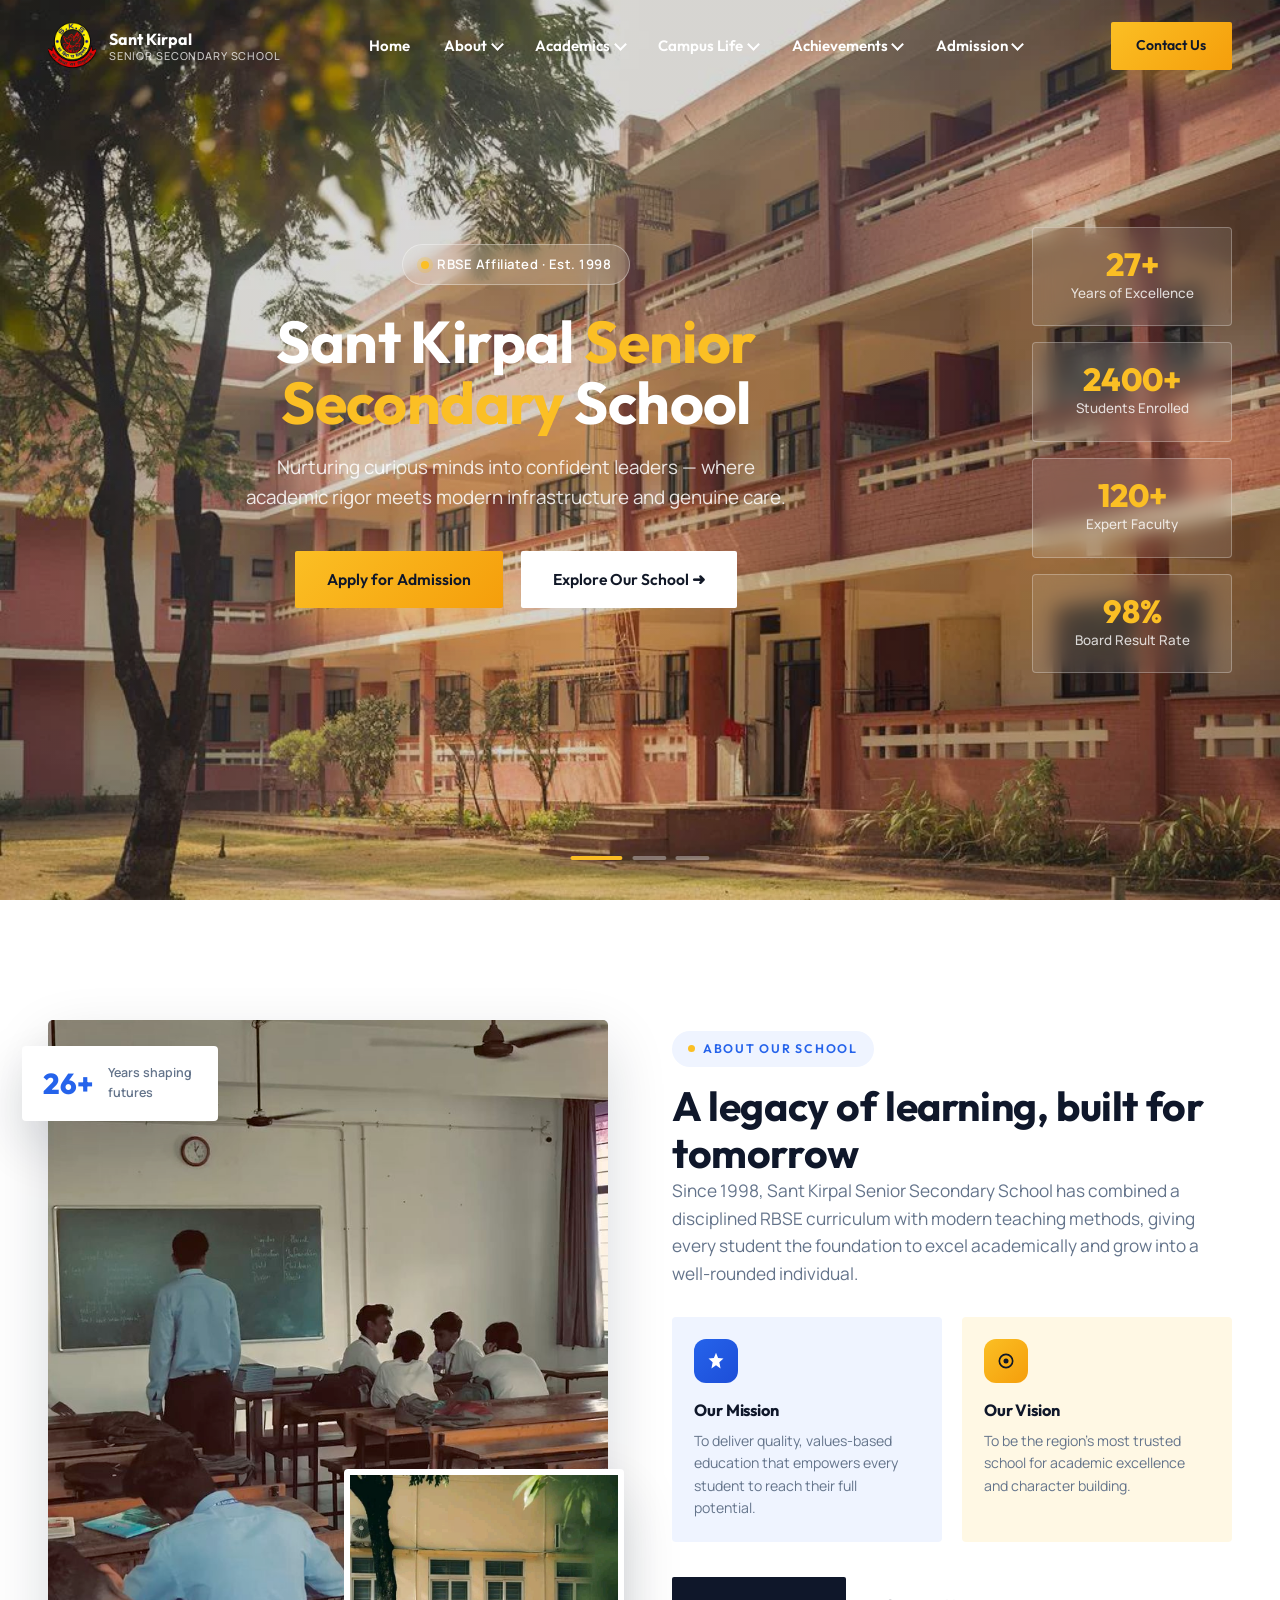
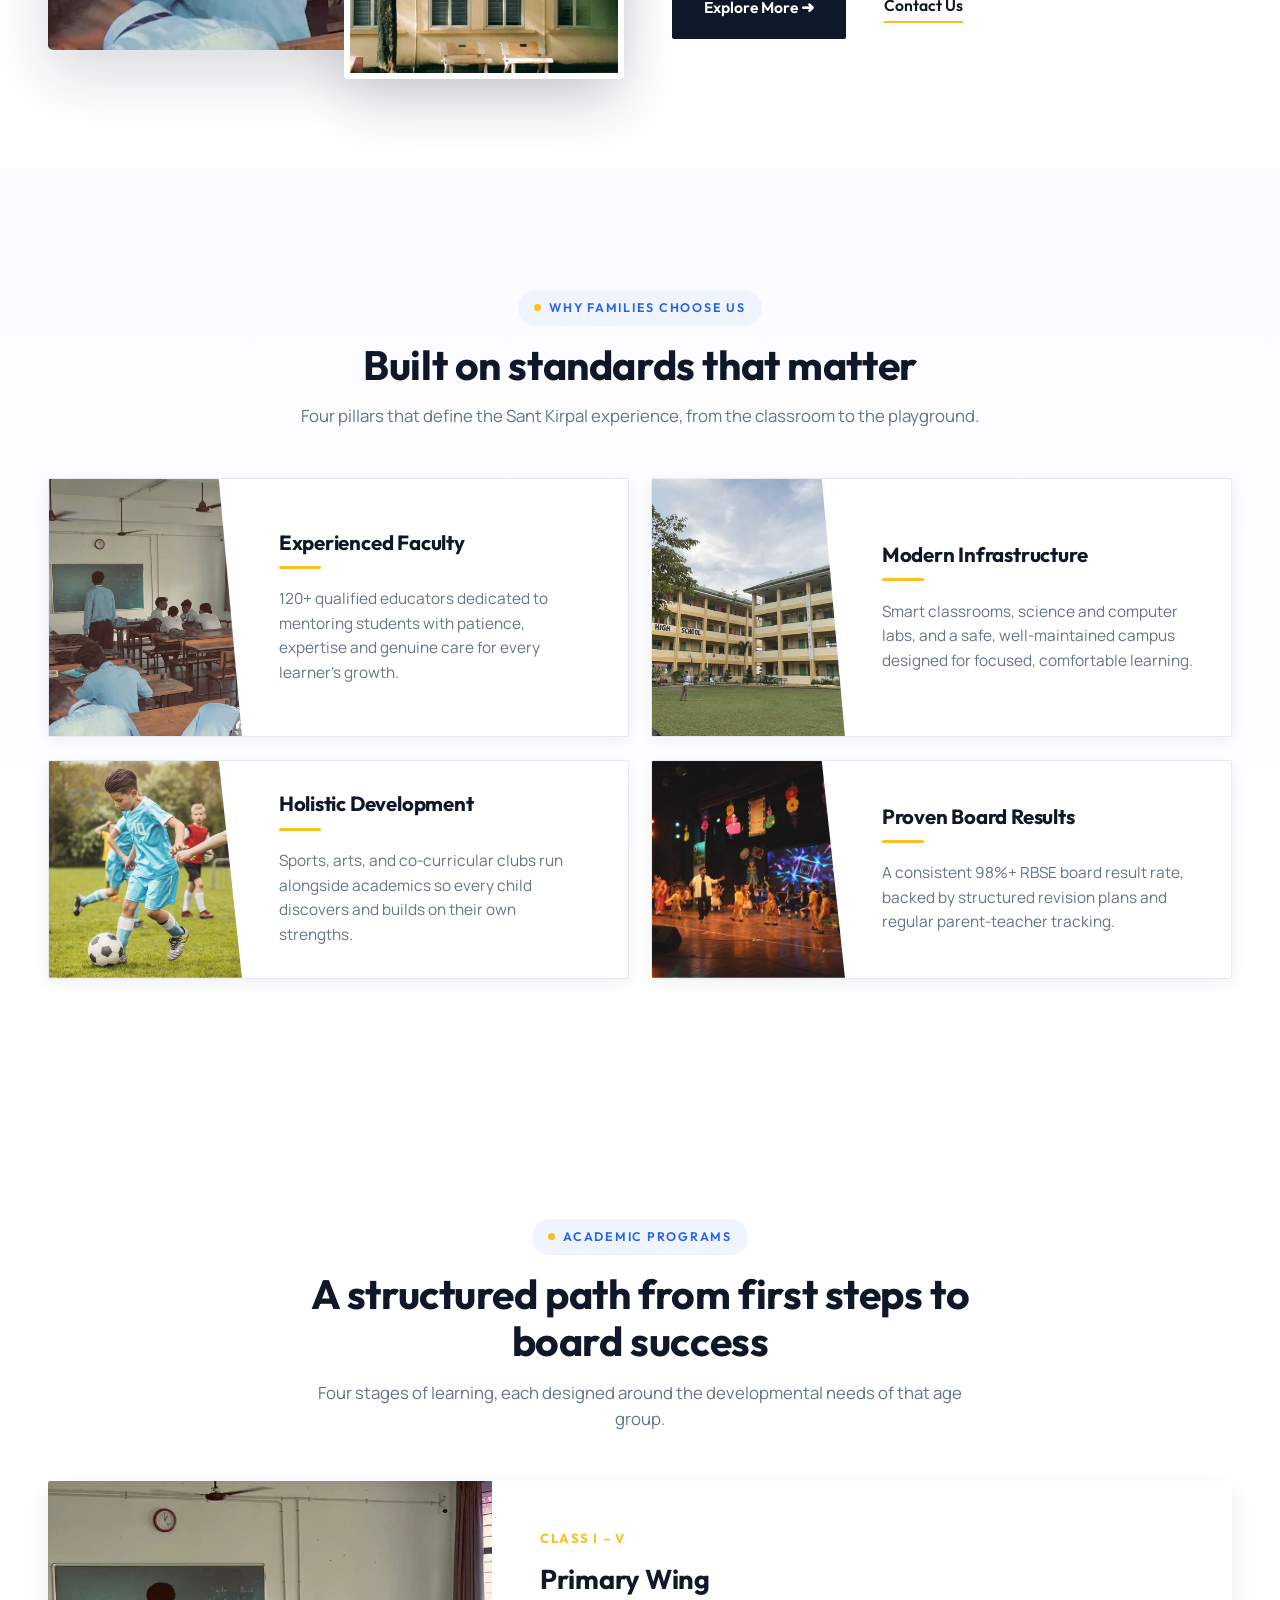
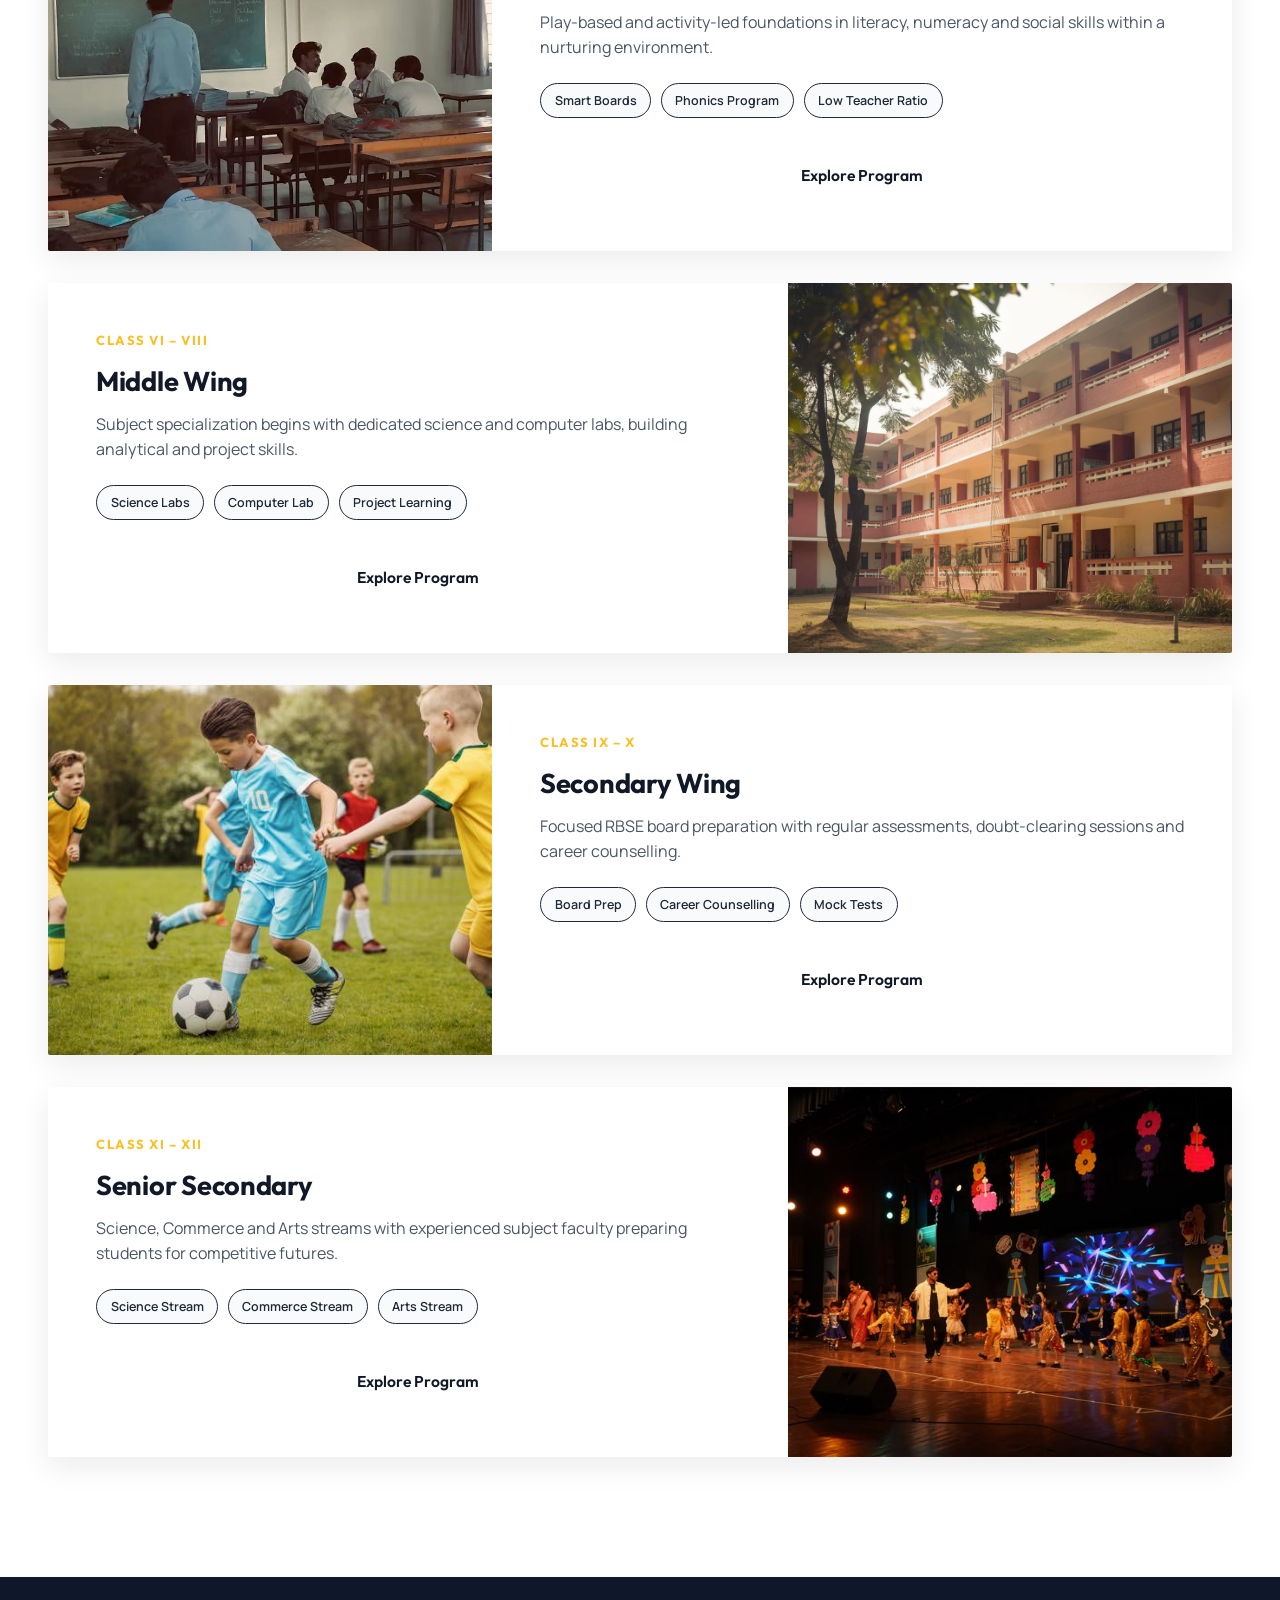
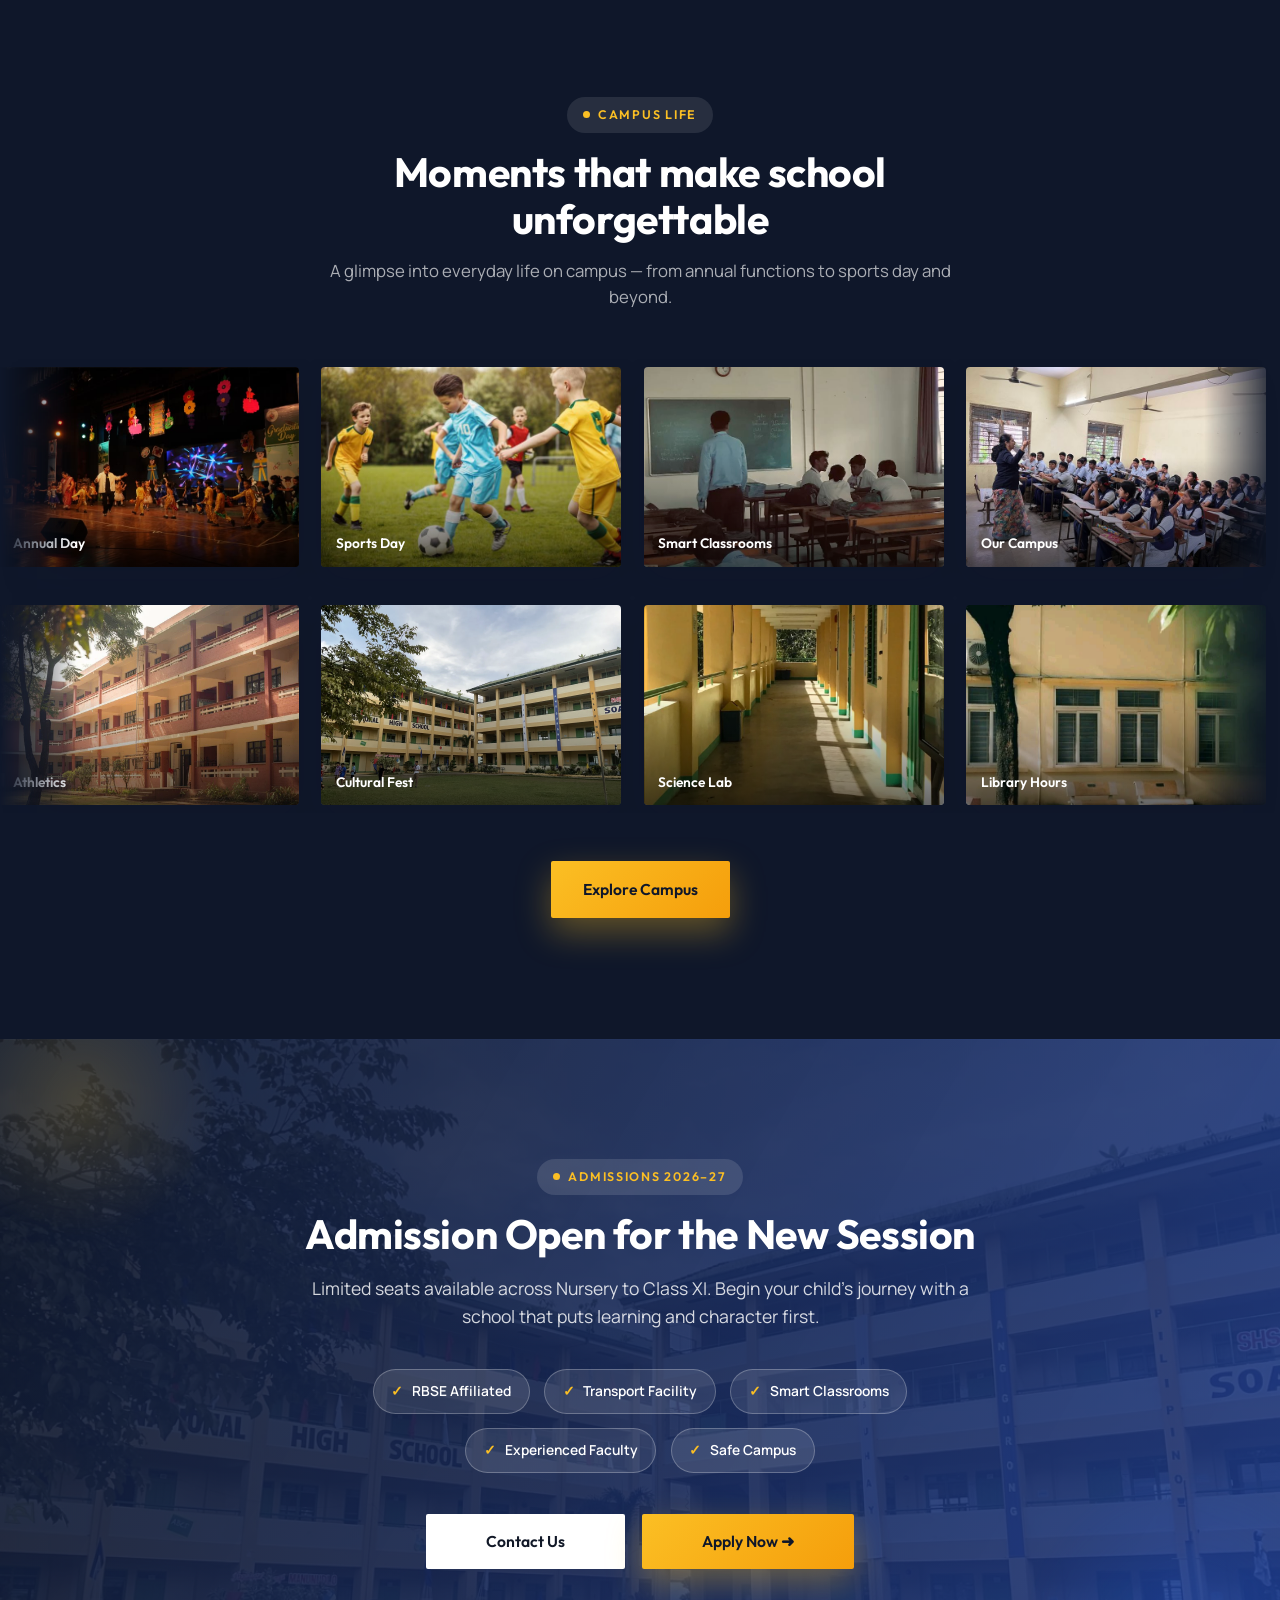
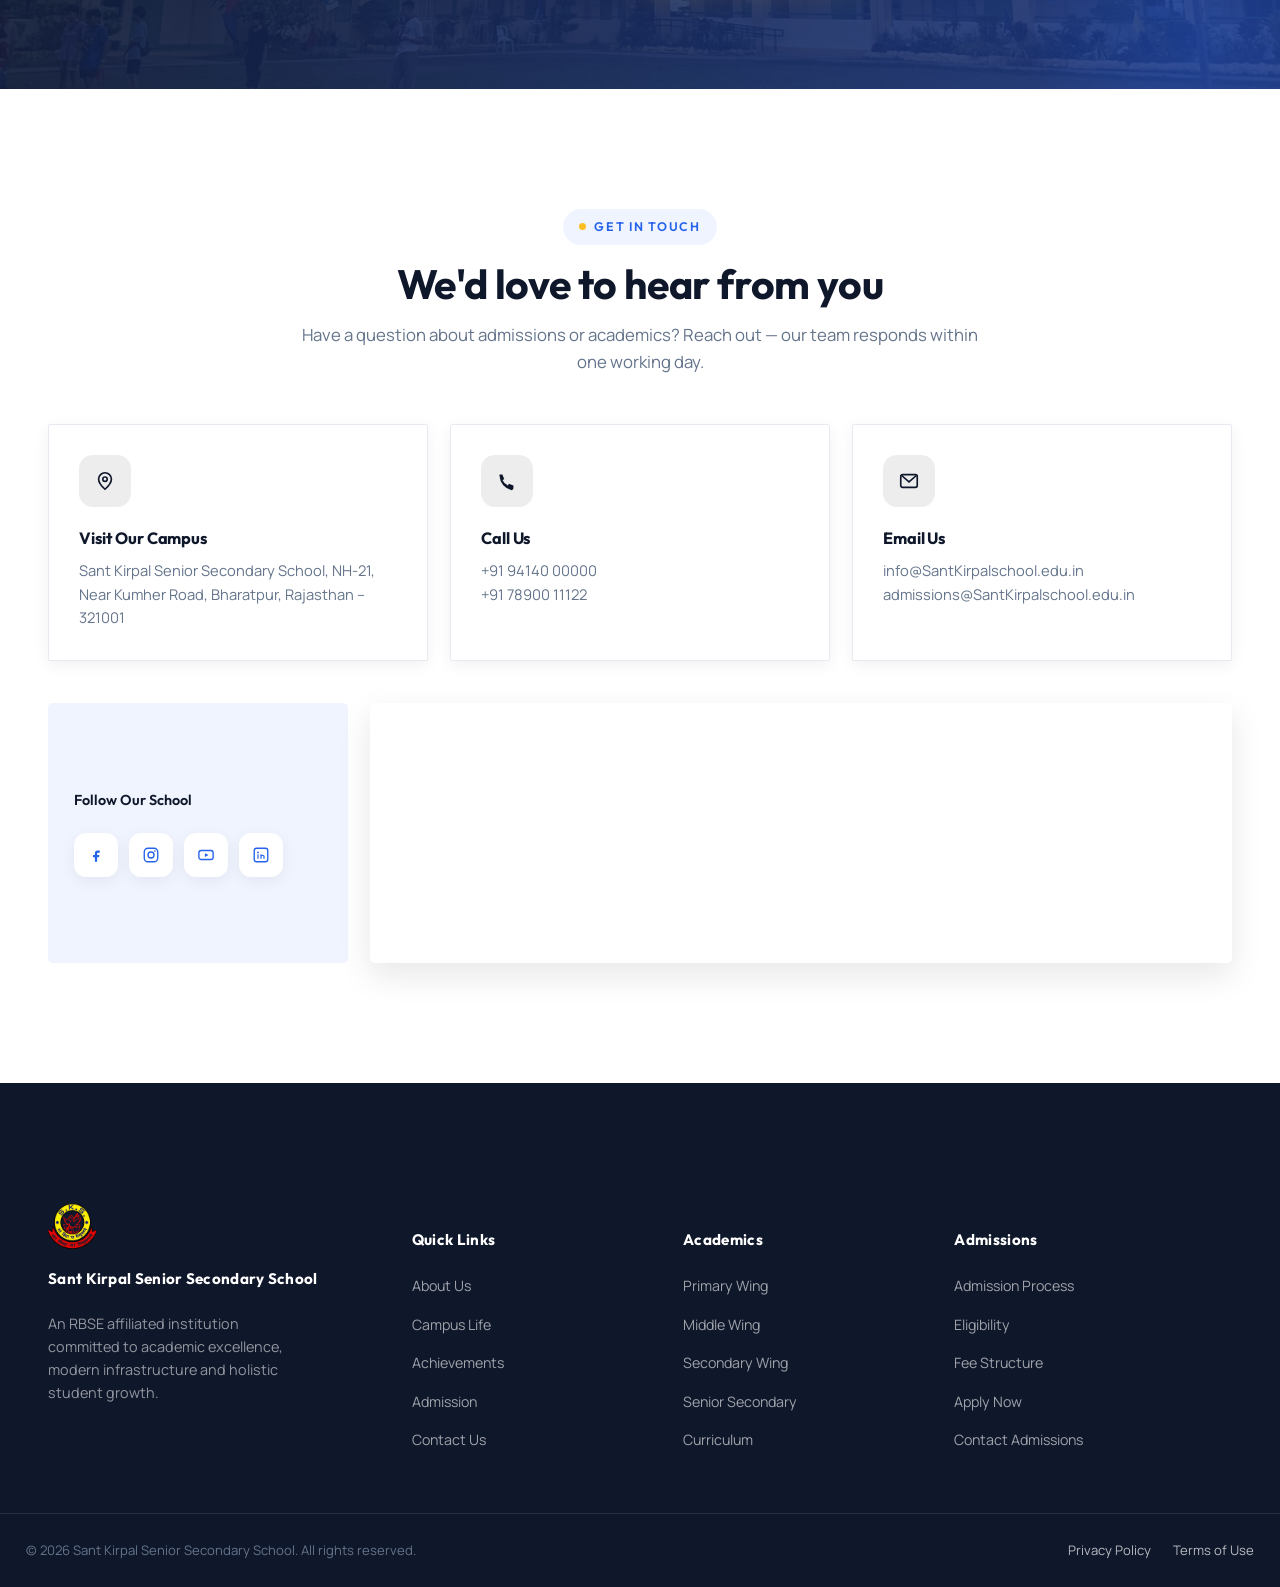
==== commit 798725b3: "smoothness fixed" ====
--- a/index.html
+++ b/index.html
@@ -7,8 +7,11 @@
   <title>Sant Kirpal Senior Secondary School | RBSE Affiliated | Bharatpur</title>
   <meta name="description"
     content="Sant Kirpal Senior Secondary School — an RBSE affiliated institution known for academic excellence, modern infrastructure and holistic student development.">
-    <link rel="icon" type="image/png" href="sks.png">
+  <link rel="icon" type="image/png" href="sks.png">
   <link rel="preconnect" href="https://fonts.googleapis.com">
+  <link rel="preconnect" href="https://fonts.gstatic.com" crossorigin>
+  <link rel="stylesheet"
+    href="https://fonts.googleapis.com/css2?family=Outfit:wght@400;500;600;700;800&family=Manrope:wght@400;500;600;700&display=swap">
   <link rel="stylesheet" href="css/style.css">
   <link rel="stylesheet" href="css/home.css">
 </head>
@@ -18,25 +21,25 @@
 
 
   <!-- ============================== LOADER ============================== -->
-<div class="loader" data-loader aria-hidden="false">
+  <div class="loader" data-loader aria-hidden="false">
     <div class="loader__content">
 
-        <h1 class="loader__title">
-            Sant <span>Kirpal</span>
-        </h1>
-
-        <p class="loader__subtitle">
-            Senior Secondary School
-        </p>
-
-        <div class="loader__dots" aria-hidden="true">
-            <span></span>
-            <span></span>
-            <span></span>
-        </div>
+      <h1 class="loader__title">
+        Sant <span>Kirpal</span>
+      </h1>
+
+      <p class="loader__subtitle">
+        Senior Secondary School
+      </p>
+
+      <div class="loader__dots" aria-hidden="true">
+        <span></span>
+        <span></span>
+        <span></span>
+      </div>
 
     </div>
-</div>
+  </div>
   <!-- ============================== NAVBAR ============================== -->
   <header class="navbar" data-navbar>
     <div class="container navbar__inner">
@@ -440,7 +443,8 @@
           </div>
           <div class="campus__item"><img src="schoolgallery/classroom1.jpg" alt="Classroom activity"><span>Smart
               Classrooms</span></div>
-          <div class="campus__item"><img src="schoolgallery/classroom2.jpg" alt="Campus building"><span>Our Campus</span>
+          <div class="campus__item"><img src="schoolgallery/classroom2.jpg" alt="Campus building"><span>Our
+              Campus</span>
           </div>
           <div class="campus__item"><img src="schoolgallery/annual3.jpg" alt="Campus grounds"><span>Green
               Grounds</span></div>
@@ -464,7 +468,7 @@
       </div>
     </section>
 
- 
+
 
     <!-- ============================== ADMISSION CTA ============================== -->
     <section class="admission" id="admission">
@@ -572,37 +576,37 @@
       </div>
 
       <div>
-  <h5>Quick Links</h5>
-  <ul>
-    <li><a href="about.html">About Us</a></li>
-    <li><a href="campuslife.html">Campus Life</a></li>
-    <li><a href="achievements.html">Achievements</a></li>
-    <li><a href="admission.html">Admission</a></li>
-    <li><a href="#contact">Contact Us</a></li>
-  </ul>
-</div>
-
-<div>
-  <h5>Academics</h5>
-  <ul>
-    <li><a href="academics.html#primary">Primary Wing</a></li>
-    <li><a href="academics.html#middle">Middle Wing</a></li>
-    <li><a href="academics.html#secondary">Secondary Wing</a></li>
-    <li><a href="academics.html#senior-secondary">Senior Secondary</a></li>
-    <li><a href="academics.html#curriculum">Curriculum</a></li>
-  </ul>
-</div>
-
-<div>
-  <h5>Admissions</h5>
-  <ul>
-    <li><a href="admission.html#adm-process">Admission Process</a></li>
-    <li><a href="admission.html#eligibility">Eligibility</a></li>
-    <li><a href="admission.html#fees">Fee Structure</a></li>
-    <li><a href="admission.html#admission-form">Apply Now</a></li>
-    <li><a href="#contact">Contact Admissions</a></li>
-  </ul>
-</div>
+        <h5>Quick Links</h5>
+        <ul>
+          <li><a href="about.html">About Us</a></li>
+          <li><a href="campuslife.html">Campus Life</a></li>
+          <li><a href="achievements.html">Achievements</a></li>
+          <li><a href="admission.html">Admission</a></li>
+          <li><a href="#contact">Contact Us</a></li>
+        </ul>
+      </div>
+
+      <div>
+        <h5>Academics</h5>
+        <ul>
+          <li><a href="academics.html#primary">Primary Wing</a></li>
+          <li><a href="academics.html#middle">Middle Wing</a></li>
+          <li><a href="academics.html#secondary">Secondary Wing</a></li>
+          <li><a href="academics.html#senior-secondary">Senior Secondary</a></li>
+          <li><a href="academics.html#curriculum">Curriculum</a></li>
+        </ul>
+      </div>
+
+      <div>
+        <h5>Admissions</h5>
+        <ul>
+          <li><a href="admission.html#adm-process">Admission Process</a></li>
+          <li><a href="admission.html#eligibility">Eligibility</a></li>
+          <li><a href="admission.html#fees">Fee Structure</a></li>
+          <li><a href="admission.html#admission-form">Apply Now</a></li>
+          <li><a href="#contact">Contact Admissions</a></li>
+        </ul>
+      </div>
     </div>
 
     <div class="container footer__bottom">
@@ -621,15 +625,15 @@
     </svg>
   </button>
 
-  <script src="js/loader.js"></script>
-  <script src="js/navbar.js"></script>
-  <script src="js/hero.js"></script>
-  <script src="js/counters.js"></script>
-  <script src="js/campuslife.js"></script>
-  <script src="js/notice.js"></script>
-  <script src="js/animations.js"></script>
-  <script src="js/backtotop.js"></script>
-  <script src="js/main.js"></script>
+  <script src="js/loader.js" defer></script>
+  <script src="js/navbar.js" defer></script>
+  <script src="js/hero.js" defer></script>
+  <script src="js/counters.js" defer></script>
+  <script src="js/campuslife.js" defer></script>
+  <script src="js/notice.js" defer></script>
+  <script src="js/animations.js" defer></script>
+  <script src="js/backtotop.js" defer></script>
+  <script src="js/main.js" defer></script>
 </body>
 
 </html>
--- a/css/style.css
+++ b/css/style.css
@@ -1,18 +1,36 @@
+/**
+ * ============================================================================
+ * GLOBAL STYLESHEET (BASE / SHARED)
+ * Sant Kirpal Senior Secondary School — Website Front-End
+ * ============================================================================
+ * Design tokens, resets, typography, layout primitives, buttons, navbar,
+ * loader, footer and other components shared across every page.
+ * Loaded first on every page, before any page-specific stylesheet.
+ */
+
 /* ==========================================================================
    Sant Kirpal SENIOR SECONDARY SCHOOL — CORE STYLESHEET
    Variables, reset, typography, buttons, shared utility classes
    ========================================================================== */
 
-@import url("https://fonts.googleapis.com/css2?family=Outfit:wght@400;500;600;700;800&family=Manrope:wght@400;500;600;700&display=swap");
+/* Google Fonts is intentionally NOT @import-ed here — @import inside a
+   stylesheet is render-blocking because the browser can't discover the font
+   request until this file has downloaded and parsed. Load it as a <link
+   rel="preconnect"> + <link rel="stylesheet"> pair in each page's <head>
+   instead so it fetches in parallel. See the exact markup in the delivery
+   notes / README that ships with this file. */
 
 :root {
   /* ---- Brand palette ---- */
   --color-bg: #ffffff;
-  --color-primary: #0f172a; /* deep black / ink */
-  --color-blue: #2563eb; /* secondary blue */
+  --color-primary: #0f172a;
+  /* deep black / ink */
+  --color-blue: #2563eb;
+  /* secondary blue */
   --color-blue-dark: #1d4ed8;
   --color-blue-tint: #eff4ff;
-  --color-gold: #fbbf24; /* accent */
+  --color-gold: #fbbf24;
+  /* accent */
   --color-gold-dark: #f59e0b;
   --color-text: #0f172a;
   --color-text-soft: #64748b;
@@ -68,9 +86,11 @@
 *::after {
   box-sizing: border-box;
 }
+
 html {
   scroll-behavior: smooth;
 }
+
 body,
 h1,
 h2,
@@ -81,32 +101,39 @@
 figure {
   margin: 0;
 }
+
 ul {
   list-style: none;
   padding: 0;
 }
+
 a {
   text-decoration: none;
   color: inherit;
 }
+
 img {
   max-width: 100%;
   display: block;
 }
+
 button {
   font: inherit;
   border: none;
   background: none;
   cursor: pointer;
 }
+
 input,
 textarea {
   font: inherit;
 }
+
 html {
   overflow-x: hidden;
   overscroll-behavior: none;
 }
+
 body {
   font-family: var(--font-body);
   color: var(--color-text);
@@ -146,18 +173,22 @@
   font-weight: 700;
   letter-spacing: -0.01em;
 }
+
 h1 {
   font-size: clamp(2.4rem, 4.6vw, 4.2rem);
   line-height: 1.05;
 }
+
 h2 {
   font-size: clamp(1.9rem, 3.2vw, 2.7rem);
   line-height: 1.15;
 }
+
 h3 {
   font-size: clamp(1.2rem, 1.6vw, 1.5rem);
   line-height: 1.3;
 }
+
 p {
   color: var(--color-text-soft);
 }
@@ -177,6 +208,7 @@
   border-radius: var(--r-pill);
   margin-bottom: var(--space-sm);
 }
+
 .eyebrow::before {
   content: "";
   width: 7px;
@@ -189,11 +221,13 @@
   max-width: 680px;
   margin-bottom: var(--space-lg);
 }
+
 .section-head.center {
   margin-left: auto;
   margin-right: auto;
   text-align: center;
 }
+
 .section-head p {
   margin-top: 0.9rem;
   font-size: 1.05rem;
@@ -205,10 +239,12 @@
   margin: 0 auto;
   padding: 0 clamp(1.25rem, 4vw, 3rem);
 }
+
 .section {
   padding: var(--space-2xl) 0;
   position: relative;
 }
+
 .section-tight {
   padding: var(--space-xl) 0;
 }
@@ -232,6 +268,7 @@
     background 0.35s var(--ease);
   white-space: nowrap;
 }
+
 .btn:active {
   transform: scale(0.97);
 }
@@ -241,17 +278,18 @@
   color: var(--color-primary);
   box-shadow: var(--shadow-gold);
 }
+
 .btn-primary:hover {
   transform: translateY(-3px);
   box-shadow: 0 20px 40px rgba(251, 191, 36, 0.45);
 }
 
 .btn-outline {
-  background: rgba(255, 255, 255, 0.08);
-  color: #fff;
-  border: 1.5px solid rgba(255, 255, 255, 0.55);
+   color: #fff;
   backdrop-filter: blur(6px);
-}
+ 
+}
+
 .btn-outline:hover {
   background: #fff;
   color: var(--color-primary);
@@ -263,6 +301,7 @@
   background: var(--color-primary);
   color: #fff;
 }
+
 .btn-dark:hover {
   background: var(--color-blue);
   transform: translateY(-3px);
@@ -274,6 +313,7 @@
   color: #fff;
   box-shadow: var(--shadow-blue);
 }
+
 .btn-blue:hover {
   transform: translateY(-3px);
   box-shadow: 0 20px 40px rgba(37, 99, 235, 0.4);
@@ -283,10 +323,12 @@
   color: var(--color-primary);
   padding: 1rem 1.4rem;
 }
+
 .btn-ghost span {
   border-bottom: 2px solid var(--color-gold);
   padding-bottom: 2px;
 }
+
 .btn-ghost:hover span {
   color: var(--color-blue);
 }
@@ -300,6 +342,7 @@
   animation: ripple 0.6s var(--ease-soft);
   pointer-events: none;
 }
+
 @keyframes ripple {
   to {
     transform: scale(3);
@@ -318,6 +361,7 @@
     box-shadow 0.45s var(--ease-soft),
     border-color 0.45s var(--ease);
 }
+
 .card:hover {
   transform: translateY(-8px);
   box-shadow: var(--shadow-lg);
@@ -332,18 +376,23 @@
     opacity 0.9s var(--ease-soft),
     transform 0.9s var(--ease-soft);
 }
+
 [data-reveal="up"] {
   transform: translateY(46px);
 }
+
 [data-reveal="left"] {
   transform: translateX(-56px);
 }
+
 [data-reveal="right"] {
   transform: translateX(56px);
 }
+
 [data-reveal="scale"] {
   transform: scale(0.88);
 }
+
 [data-reveal].is-visible {
   opacity: 1;
   transform: none;
@@ -395,14 +444,17 @@
   transform: translateY(16px);
   transition: all 0.4s var(--ease-soft);
 }
+
 .back-to-top.is-visible {
   opacity: 1;
   visibility: visible;
   transform: none;
 }
+
 .back-to-top:hover {
   transform: translateY(-4px);
 }
+
 /* ==========================================================================
    LOADER
    ========================================================================== */
@@ -532,18 +584,21 @@
   transition: all 0.45s var(--ease-soft);
   background: transparent;
 }
+
 .navbar.is-scrolled {
   padding: 0.8rem 0;
   background: rgba(255, 255, 255, 0.85);
   backdrop-filter: blur(14px);
   box-shadow: var(--shadow-md);
 }
+
 .navbar.activate {
   padding: 0.8rem 0;
   background: rgba(255, 255, 255, 0.85);
   backdrop-filter: blur(14px);
   box-shadow: var(--shadow-md);
 }
+
 .navbar__inner {
   display: flex;
   align-items: center;
@@ -555,8 +610,8 @@
   display: flex;
   align-items: center;
   gap: 0.8rem;
-  background-color: none;
-}
+}
+
 .navbar__logo {
   width: 48px;
   height: 48px;
@@ -571,11 +626,13 @@
   font-size: 1.15rem;
   flex-shrink: 0;
 }
+
 .navbar__logo img {
   width: 100%;
   height: 100%;
   object-fit: cover;
 }
+
 .navbar__title {
   font-family: var(--font-display);
   font-weight: 700;
@@ -583,10 +640,12 @@
   line-height: 1.2;
   color: var(--color-primary);
 }
+
 .navbar.is-scrolled .navbar__title,
 .navbar:not(.is-scrolled) .navbar__title {
   color: var(--color-primary);
 }
+
 .navbar__title small {
   display: block;
   font-family: var(--font-body);
@@ -601,6 +660,7 @@
 .navbar:not(.is-scrolled) .navbar__title small {
   color: #fff;
 }
+
 .navbar:not(.is-scrolled) .navbar__title small {
   color: rgba(255, 255, 255, 0.75);
 }
@@ -610,9 +670,11 @@
   align-items: center;
   gap: 2.1rem;
 }
+
 .navbar__menu > li {
   position: relative;
 }
+
 .navbar__link {
   font-family: var(--font-display);
   font-weight: 600;
@@ -624,13 +686,16 @@
   color: var(--color-primary);
   transition: color 0.3s var(--ease);
 }
+
 .navbar:not(.is-scrolled) .navbar__link {
   color: #fff;
 }
+
 .navbar__link:hover,
 .navbar__link:focus-visible {
   color: var(--color-gold);
 }
+
 .navbar__link .chev {
   width: 9px;
   height: 9px;
@@ -656,14 +721,17 @@
   transition: all 0.35s var(--ease-soft);
   border: 1px solid var(--color-border);
 }
+
 .navbar__menu > li:hover .navbar__dropdown {
   opacity: 1;
   visibility: visible;
   transform: translateX(-50%) translateY(0);
 }
+
 .navbar__menu > li:hover .chev {
   transform: rotate(225deg);
 }
+
 .navbar__dropdown a {
   display: block;
   padding: 0.7rem 0.9rem;
@@ -676,6 +744,7 @@
     color 0.25s var(--ease),
     padding-left 0.25s var(--ease);
 }
+
 .navbar__dropdown a:hover {
   background: var(--color-blue-tint);
   color: var(--color-blue);
@@ -687,6 +756,7 @@
   align-items: center;
   gap: 1rem;
 }
+
 .navbar__actions .btn {
   padding: 0.8rem 1.6rem;
   font-size: 0.88rem;
@@ -702,6 +772,7 @@
   justify-content: center;
   z-index: 950;
 }
+
 .hamburger span {
   display: block;
   height: 2.5px;
@@ -710,31 +781,39 @@
   border-radius: 2px;
   transition: all 0.4s var(--ease-soft);
 }
+
 .navbar:not(.is-scrolled) .hamburger span {
   background: #fff;
 }
+
 .hamburger.is-active span:nth-child(1) {
   transform: translateY(7.5px) rotate(45deg);
 }
+
 .hamburger.is-active span:nth-child(2) {
   opacity: 0;
 }
+
 .hamburger.is-active span:nth-child(3) {
   transform: translateY(-7.5px) rotate(-45deg);
 }
+
 .hamburger.is-active span {
   background: var(--color-primary);
 }
+
 /* ============================== RESPONSIVE GLOBAL ============================ */
-@media (max-width: 992px) {
+@media (max-width: 1140px) {
   .navbar__menu,
   .navbar__actions .btn-outline-nav,
   .navbar__actions .btn {
     display: none;
   }
+
   .hamburger {
     display: flex;
   }
+
   .navbar__actions {
     gap: 0.8rem;
   }
@@ -752,14 +831,17 @@
     padding: 6.5rem 2rem 2rem;
     overflow-y: auto;
   }
+
   .mobile-nav.is-open {
     right: 0;
   }
+
   .mobile-nav ul {
     display: flex;
     flex-direction: column;
     gap: 0.3rem;
   }
+
   .mobile-nav a {
     display: flex;
     justify-content: space-between;
@@ -770,20 +852,24 @@
     font-size: 1.05rem;
     border-bottom: 1px solid var(--color-border);
   }
+
   .mobile-nav .btn {
     display: block;
     margin-top: 1.6rem;
     width: 100%;
     text-align: center;
   }
+
   .mobile-nav__sub {
     padding-left: 1rem;
     display: none;
     flex-direction: column;
   }
+
   .mobile-nav__sub.is-open {
     display: flex;
   }
+
   .mobile-nav__sub a {
     font-weight: 500;
     font-size: 0.92rem;
@@ -800,6 +886,7 @@
     visibility: hidden;
     transition: all 0.4s var(--ease);
   }
+
   .mobile-overlay.is-open {
     opacity: 1;
     visibility: visible;
@@ -812,6 +899,7 @@
     display: none;
   }
 }
+
 /* ============================== PAGE BANNER ================================ */
 .page-banner {
   position: relative;
@@ -825,12 +913,14 @@
   text-align: center;
   color: #fff;
 }
+
 .page-banner__shape {
   position: absolute;
   border-radius: 50%;
   opacity: 0.5;
   z-index: 0;
 }
+
 .page-banner__shape--1 {
   width: 260px;
   height: 260px;
@@ -842,6 +932,7 @@
   top: -70px;
   left: -50px;
 }
+
 .page-banner__shape--2 {
   width: 320px;
   height: 320px;
@@ -849,22 +940,27 @@
   bottom: -110px;
   right: -70px;
 }
+
 .page-banner__inner {
   position: relative;
   z-index: 2;
 }
+
 .page-banner .eyebrow {
   background: rgba(255, 255, 255, 0.12);
   color: var(--color-gold);
 }
+
 .page-banner .eyebrow::before {
   background: var(--color-gold);
 }
+
 .page-banner h1 {
   color: #fff;
   margin-bottom: 0.9rem;
   font-size: clamp(2.1rem, 4vw, 3.2rem);
 }
+
 .page-banner p {
   color: rgba(255, 255, 255, 0.8);
   max-width: 560px;
@@ -880,12 +976,15 @@
   font-weight: 600;
   color: rgba(255, 255, 255, 0.65);
 }
+
 .breadcrumb a {
   color: rgba(255, 255, 255, 0.9);
 }
+
 .breadcrumb a:hover {
   color: var(--color-gold);
 }
+
 .breadcrumb span {
   color: var(--color-gold);
 }
@@ -903,6 +1002,7 @@
   color: #fff;
   text-align: center;
 }
+
 .admission__shape {
   position: absolute;
   border-radius: 50%;
@@ -910,6 +1010,7 @@
   opacity: 0.5;
   z-index: 0;
 }
+
 .admission__shape--1 {
   width: 280px;
   height: 280px;
@@ -922,6 +1023,7 @@
   left: -60px;
   animation: floatY 7s ease-in-out infinite;
 }
+
 .admission__shape--2 {
   width: 340px;
   height: 340px;
@@ -930,11 +1032,13 @@
   right: -80px;
   animation: floatY 9s ease-in-out infinite reverse;
 }
+
 @keyframes floatY {
   0%,
   100% {
     transform: translateY(0);
   }
+
   50% {
     transform: translateY(-24px);
   }
@@ -946,10 +1050,12 @@
   max-width: 780px;
   margin: 0 auto;
 }
+
 .admission h2 {
   color: #fff;
   margin-bottom: 1rem;
 }
+
 .admission p.lead {
   color: rgba(255, 255, 255, 0.82);
   font-size: 1.1rem;
@@ -963,6 +1069,7 @@
   gap: 0.9rem;
   margin-bottom: 2.6rem;
 }
+
 .admission__checklist li {
   display: flex;
   align-items: center;
@@ -975,6 +1082,7 @@
   font-size: 0.86rem;
   font-weight: 600;
 }
+
 .admission__checklist li::before {
   content: "✓";
   color: var(--color-gold);
@@ -988,6 +1096,7 @@
   margin-top: 40px;
   flex-wrap: wrap;
 }
+
 .admission__cta a {
   padding: 15px 60px;
 }
@@ -996,16 +1105,19 @@
 .contact {
   background: #fff;
 }
+
 .contact__grid {
   display: grid;
   grid-template-columns: repeat(3, 1fr);
   gap: 1.4rem;
   margin-bottom: 2.6rem;
 }
+
 .contact-card {
   padding: 1.9rem;
   text-align: left;
 }
+
 .contact-card .icon {
   width: 52px;
   height: 52px;
@@ -1021,6 +1133,7 @@
   font-size: 1.02rem;
   margin-bottom: 0.5rem;
 }
+
 .contact-card p {
   margin: 0;
   font-size: 0.92rem;
@@ -1032,6 +1145,7 @@
   gap: 1.4rem;
   align-items: stretch;
 }
+
 .contact__social {
   display: flex;
   flex-direction: column;
@@ -1042,6 +1156,7 @@
   border-radius: var(--r-lg);
   padding: 1.6rem;
 }
+
 .contact__social p {
   font-weight: 600;
   color: var(--color-primary);
@@ -1049,10 +1164,12 @@
   font-family: var(--font-display);
   font-size: 0.9rem;
 }
+
 .contact__social-icons {
   display: flex;
   gap: 0.7rem;
 }
+
 .contact__social-icons a {
   width: 44px;
   height: 44px;
@@ -1064,6 +1181,7 @@
   box-shadow: var(--shadow-sm);
   transition: all 0.3s var(--ease);
 }
+
 .contact__social-icons a:hover {
   background: var(--color-gold);
   transform: translateY(-4px);
@@ -1075,6 +1193,7 @@
   min-height: 260px;
   box-shadow: var(--shadow-md);
 }
+
 .contact__map iframe {
   width: 100%;
   height: 100%;
@@ -1087,6 +1206,7 @@
   .contact__grid {
     grid-template-columns: 1fr;
   }
+
   .contact__lower {
     grid-template-columns: 1fr;
   }
@@ -1098,6 +1218,7 @@
   color: rgba(255, 255, 255, 0.7);
   padding-top: var(--space-2xl);
 }
+
 .footer__top {
   display: grid;
   grid-template-columns: 1.4fr 1fr 1fr 1.2fr;
@@ -1105,15 +1226,18 @@
   padding-bottom: var(--space-lg);
   border-bottom: 1px solid rgba(255, 255, 255, 0.1);
 }
+
 .footer__brand .navbar__logo {
   margin-bottom: 1rem;
 }
+
 .footer__brand p {
   color: rgba(255, 255, 255, 0.55);
   font-size: 0.9rem;
   max-width: 260px;
   margin-top: 1rem;
 }
+
 .footer h5 {
   color: #fff;
   font-family: var(--font-display);
@@ -1121,9 +1245,11 @@
   margin-bottom: 1.3rem;
   letter-spacing: 0.02em;
 }
+
 .footer ul li {
   margin-bottom: 0.8rem;
 }
+
 .footer ul a {
   font-size: 0.89rem;
   color: rgba(255, 255, 255, 0.6);
@@ -1131,6 +1257,7 @@
     color 0.3s var(--ease),
     padding-left 0.3s var(--ease);
 }
+
 .footer ul a:hover {
   color: var(--color-gold);
   padding-left: 4px;
@@ -1145,6 +1272,7 @@
   flex-wrap: wrap;
   gap: 1rem;
 }
+
 .footer__bottom .legal {
   display: flex;
   gap: 1.4rem;
@@ -1155,10 +1283,12 @@
     grid-template-columns: 1fr 1fr;
   }
 }
+
 @media (max-width: 560px) {
   .footer__top {
     grid-template-columns: 1fr;
   }
+
   .footer__bottom {
     flex-direction: column;
     text-align: center;
--- a/css/home.css
+++ b/css/home.css
@@ -1,3 +1,13 @@
+/**
+ * ============================================================================
+ * HOME PAGE STYLES
+ * Sant Kirpal Senior Secondary School — Website Front-End
+ * ============================================================================
+ * Styles scoped to index.html — hero slider, about preview, "why choose us",
+ * academics preview and campus-life marquee sections.
+ * Depends on: style.css
+ */
+
 /* ==========================================================================
    Sant Kirpal SENIOR SECONDARY SCHOOL — HOMEPAGE STYLES
    ========================================================================== */
@@ -11,11 +21,13 @@
   overflow: hidden;
   padding: 6rem 0;
 }
+
 .hero__slides {
   position: absolute;
   inset: 0;
   z-index: 1;
 }
+
 .hero__slide {
   position: absolute;
   inset: 0;
@@ -24,6 +36,7 @@
   background-size: cover;
   background-position: center;
 }
+
 .hero__slide.is-active {
   opacity: 1;
 }
@@ -55,12 +68,14 @@
   gap: 3rem;
   align-items: center;
 }
+
 .hero__content {
   text-align: center;
   grid-column: 1;
   max-width: 760px;
   margin: 0 auto;
 }
+
 .hero__badge {
   display: inline-flex;
   align-items: center;
@@ -76,6 +91,7 @@
   letter-spacing: 0.04em;
   margin-bottom: 1.6rem;
 }
+
 .hero__badge span {
   width: 8px;
   height: 8px;
@@ -88,10 +104,12 @@
   color: #fff;
   margin-bottom: 1.1rem;
 }
+
 .hero__title em {
   font-style: normal;
   color: var(--color-gold);
 }
+
 .hero__tagline {
   color: rgba(255, 255, 255, 0.86);
   font-size: 1.18rem;
@@ -113,6 +131,7 @@
   justify-content: right;
   gap: 1rem;
 }
+
 .hero__stat {
   text-align: center;
   background: rgba(255, 255, 255, 0.1);
@@ -125,10 +144,12 @@
     background 0.4s var(--ease);
   width: 200px;
 }
+
 .hero__stat:hover {
   transform: translateY(-4px);
   background: rgba(255, 255, 255, 0.16);
 }
+
 .hero__stat b {
   display: block;
   font-family: var(--font-display);
@@ -137,6 +158,7 @@
   font-weight: 800;
   line-height: 1;
 }
+
 .hero__stat span {
   color: rgba(255, 255, 255, 0.8);
   font-size: 0.84rem;
@@ -152,6 +174,7 @@
   display: flex;
   gap: 0.6rem;
 }
+
 .hero__dots button {
   width: 34px;
   height: 4px;
@@ -159,6 +182,7 @@
   background: rgba(255, 255, 255, 0.35);
   transition: all 0.4s var(--ease-soft);
 }
+
 .hero__dots button.is-active {
   background: var(--color-gold);
   width: 52px;
@@ -168,24 +192,29 @@
   .hero__inner {
     grid-template-columns: 1fr;
   }
+
   .hero__stats {
     grid-column: 1;
     flex-direction: row;
     flex-wrap: wrap;
     justify-content: center;
   }
+
   .hero__stat {
     flex: 1 1 150px;
   }
 }
+
 @media (max-width: 560px) {
   .hero {
     padding-top: 5.2rem;
   }
+
   .hero__cta {
     flex-direction: column;
     align-items: stretch;
   }
+
   .hero__cta .btn {
     width: 100%;
   }
@@ -195,6 +224,7 @@
 .about {
   background: var(--color-bg);
 }
+
 .about__grid {
   display: grid;
   grid-template-columns: 1fr 1fr;
@@ -205,23 +235,26 @@
 .about__collage {
   position: relative;
 }
+
 .about__collage-main {
   border-radius: var(--r-lg);
   overflow: hidden;
   box-shadow: var(--shadow-lg);
-  aspect-ratio: 4/4.6;
+  aspect-ratio: 8/9;
   background: linear-gradient(160deg, #dbe6fb, #f3f6ff);
 }
+
 .about__collage-main img {
   width: 100%;
   height: 100%;
   object-fit: cover;
 }
+
 .about__collage-float {
   position: absolute;
   bottom: -1.8rem;
-  right: -1.8rem;
-  width: 52%;
+  right: -1rem;
+  width: 50%;
   border-radius: var(--r-md);
   overflow: hidden;
   box-shadow: var(--shadow-lg);
@@ -229,6 +262,7 @@
   aspect-ratio: 4/3;
   background: linear-gradient(160deg, #fde8b8, #fff4da);
 }
+
 .about__collage-float img {
   width: 100%;
   height: 100%;
@@ -247,6 +281,7 @@
   align-items: center;
   gap: 0.9rem;
 }
+
 .about__badge b {
   font-family: var(--font-display);
   font-size: 1.8rem;
@@ -254,6 +289,7 @@
   color: var(--color-blue);
   line-height: 1;
 }
+
 .about__badge span {
   font-size: 0.78rem;
   color: var(--color-text-soft);
@@ -274,14 +310,17 @@
   gap: 1.2rem;
   margin-bottom: 2.2rem;
 }
+
 .about__mv-card {
   padding: 1.4rem;
   border-radius: var(--r-md);
   background: var(--color-blue-tint);
 }
+
 .about__mv-card.gold {
   background: #fff8e4;
 }
+
 .about__mv-card .icon {
   width: 44px;
   height: 44px;
@@ -292,13 +331,16 @@
   justify-content: center;
   margin-bottom: 0.9rem;
 }
+
 .about__mv-card.gold .icon {
   background: var(--grad-gold);
 }
+
 .about__mv-card h4 {
   font-size: 1.02rem;
   margin-bottom: 0.4rem;
 }
+
 .about__mv-card p {
   font-size: 0.88rem;
   margin: 0;
@@ -315,14 +357,17 @@
     grid-template-columns: 1fr;
     gap: 3.5rem;
   }
+
   .about__collage {
     max-width: 420px;
     margin: 0 auto;
   }
+
   .about__badge {
     left: 0;
   }
 }
+
 @media (max-width: 560px) {
   .about__mv {
     grid-template-columns: 1fr;
@@ -333,6 +378,7 @@
 .why {
   background: linear-gradient(180deg, #fbfcff 0%, #fff 100%);
 }
+
 .why__grid {
   display: grid;
   grid-template-columns: 1fr 1fr;
@@ -347,11 +393,13 @@
   overflow: hidden;
   padding: 0;
 }
+
 .why__card-media {
   position: relative;
   overflow: hidden;
   clip-path: polygon(0 0, 88% 0, 100% 100%, 0% 100%);
 }
+
 .why__card-media img {
   width: 100%;
   height: 100%;
@@ -361,9 +409,11 @@
   mix-blend-mode: luminosity;
   opacity: 0.92;
 }
+
 .why__card:hover .why__card-media img {
   transform: scale(1.12) rotate(1deg);
 }
+
 .why__card-media .num {
   position: absolute;
   top: 1rem;
@@ -374,15 +424,18 @@
   font-size: 1.6rem;
   opacity: 0.55;
 }
+
 .why__card-body {
   padding: 1.9rem 2.3rem;
   display: flex;
   flex-direction: column;
   justify-content: center;
 }
+
 .why__card-body h3 {
   margin-bottom: 0.55rem;
 }
+
 .why__card-body h3::after {
   content: "";
   display: block;
@@ -392,22 +445,26 @@
   margin-top: 0.6rem;
   border-radius: 2px;
 }
+
 .why__card-body p {
   margin: 0.6rem 0 0;
   font-size: 0.96rem;
 }
 
 @media (max-width: 760px) {
-  .why__grid{
+  .why__grid {
     grid-template-columns: 1fr;
   }
+
   .why__card {
     grid-template-columns: 1fr;
   }
+
   .why__card-media {
     clip-path: inset(0);
     min-height: 150px;
   }
+
   .why__card-body {
     padding: 1.5rem 1.6rem;
   }
@@ -417,11 +474,13 @@
 .academics {
   background: #fff;
 }
+
 .academics__list {
   display: flex;
   flex-direction: column;
   gap: 2rem;
 }
+
 .acad-card {
   display: grid;
   grid-template-columns: 0.6fr 1fr;
@@ -507,8 +566,7 @@
 .btn-outline {
   background: #fff;
   color: #111827;
-  border: 2px solid #111827;
-  transition: all 0.35s var(--ease-soft);
+   transition: all 0.35s var(--ease-soft);
 }
 
 .btn-outline:hover {
@@ -517,28 +575,33 @@
   border-color: #111827;
   transform: translateY(-3px);
 }
+
 /* Alternating layout */
 .acad-card:nth-child(even) {
   grid-template-columns: 1fr 0.6fr;
 }
+
 .acad-card:nth-child(even) .acad-card__media {
   order: 2;
 }
+
 .acad-card:nth-child(even) .acad-card__body {
   order: 1;
 }
 
-
 @media (max-width: 860px) {
+
   .acad-card,
   .acad-card:nth-child(even) {
     grid-template-columns: 1fr;
     min-height: auto;
   }
+
   .acad-card__media {
     order: 1 !important;
     aspect-ratio: 16/9;
   }
+
   .acad-card__body {
     order: 2 !important;
     padding: 2rem;
@@ -550,16 +613,20 @@
   background: var(--color-primary);
   overflow: hidden;
 }
+
 .campus .section-head p {
   color: rgba(255, 255, 255, 0.65);
 }
+
 .campus .section-head h2 {
   color: #fff;
 }
+
 .campus .eyebrow {
   background: rgba(255, 255, 255, 0.1);
   color: var(--color-gold);
 }
+
 .campus .eyebrow::before {
   background: var(--color-gold);
 }
@@ -567,27 +634,29 @@
 .campus__track-wrap {
   overflow: hidden;
   margin: 0 -1px;
-  mask-image: linear-gradient(
-    90deg,
-    transparent,
-    #000 6%,
-    #000 94%,
-    transparent
-  );
-}
+  mask-image: linear-gradient(90deg,
+      transparent,
+      #000 6%,
+      #000 94%,
+      transparent);
+}
+
 .campus__row {
   display: flex;
   gap: 1.4rem;
   width: max-content;
   padding: 0.5rem 0;
 }
+
 .campus__row--a {
   animation: scrollLeft 38s linear infinite;
 }
+
 .campus__row--b {
   animation: scrollRight 34s linear infinite;
   margin-top: 1.4rem;
 }
+
 .campus__row:hover {
   animation-play-state: paused;
 }
@@ -601,15 +670,18 @@
   flex-shrink: 0;
   box-shadow: var(--shadow-md);
 }
+
 .campus__item img {
   width: 100%;
   height: 100%;
   object-fit: cover;
   transition: transform 0.6s var(--ease-soft);
 }
+
 .campus__item:hover img {
   transform: scale(1.1);
 }
+
 .campus__item span {
   position: absolute;
   left: 0.9rem;
@@ -620,6 +692,7 @@
   font-size: 0.86rem;
   z-index: 2;
 }
+
 .campus__item::after {
   content: "";
   position: absolute;
@@ -631,14 +704,17 @@
   from {
     transform: translateX(0);
   }
+
   to {
     transform: translateX(-50%);
   }
 }
+
 @keyframes scrollRight {
   from {
     transform: translateX(-50%);
   }
+
   to {
     transform: translateX(0);
   }
@@ -648,15 +724,13 @@
   text-align: center;
   margin-top: 3rem;
 }
- 
 
 @keyframes scrollUp {
   from {
     transform: translateY(0);
   }
+
   to {
     transform: translateY(-50%);
   }
-}
-
- 
+}
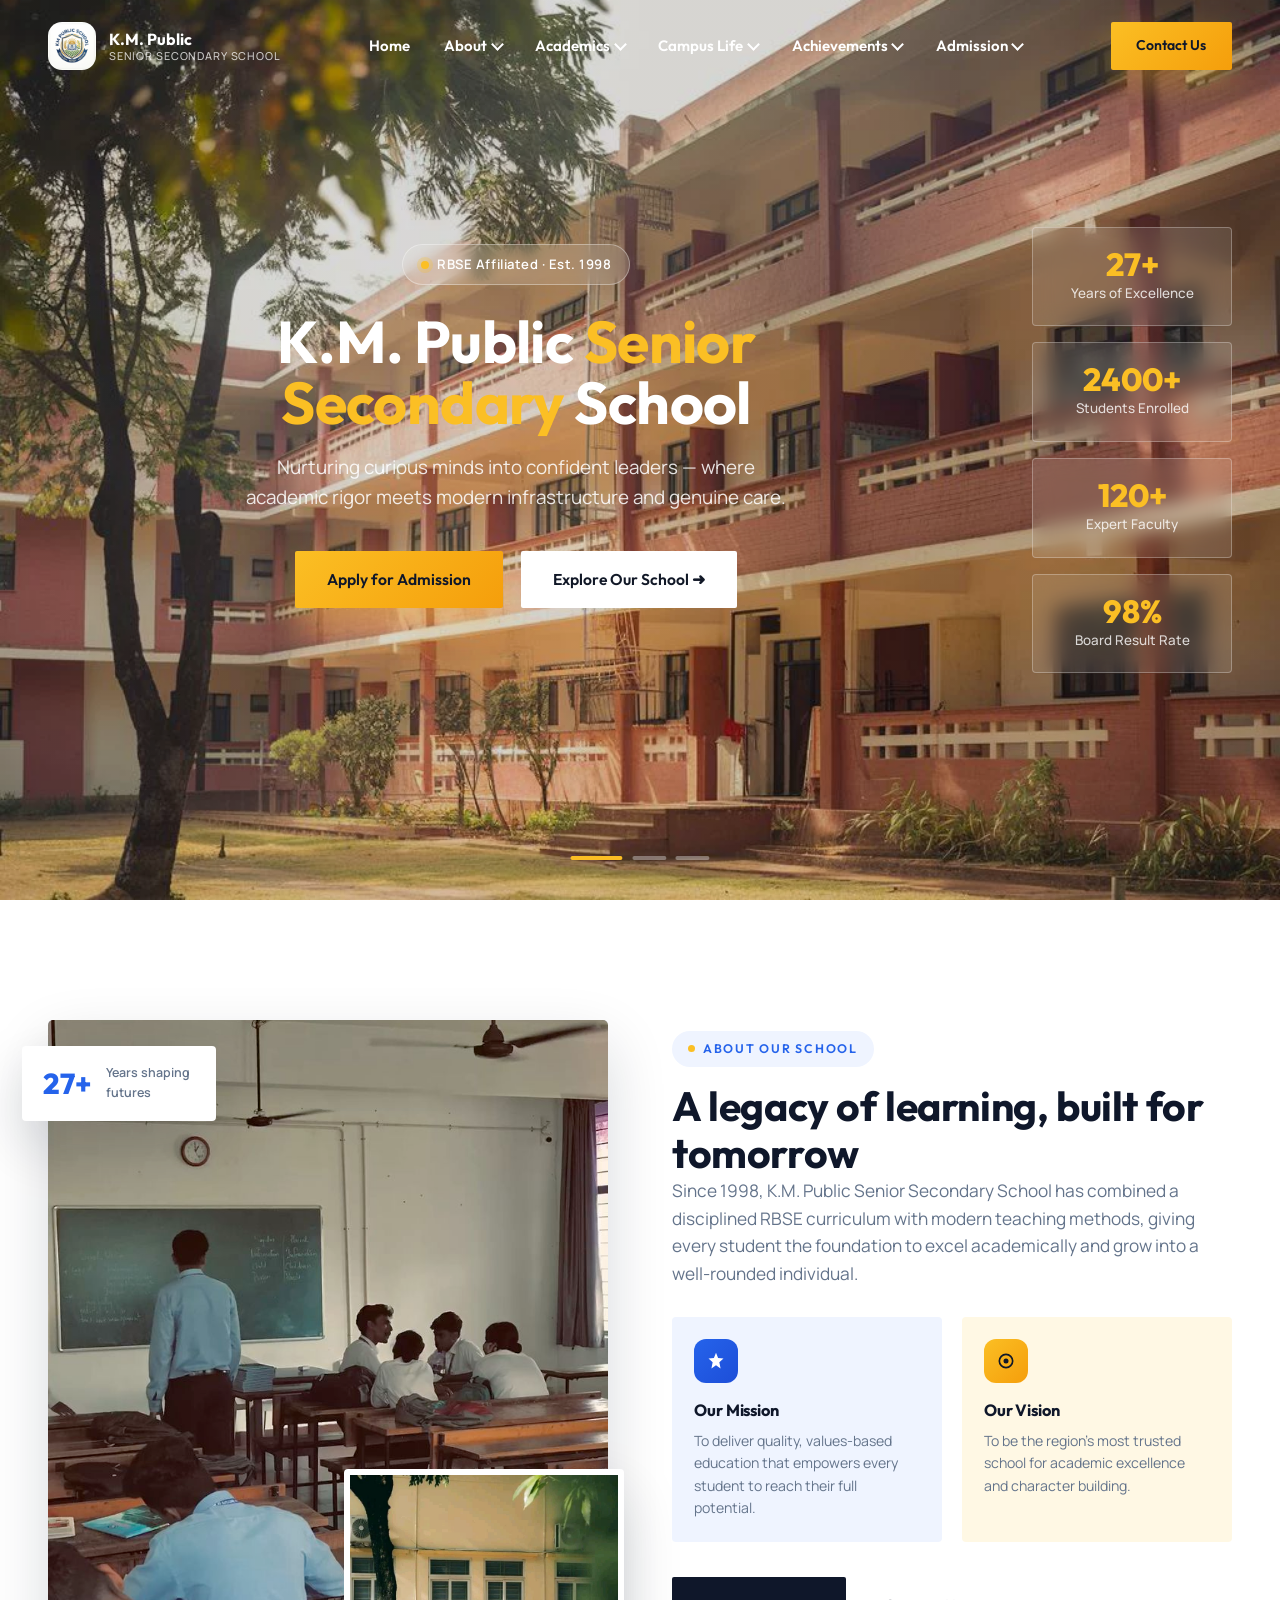
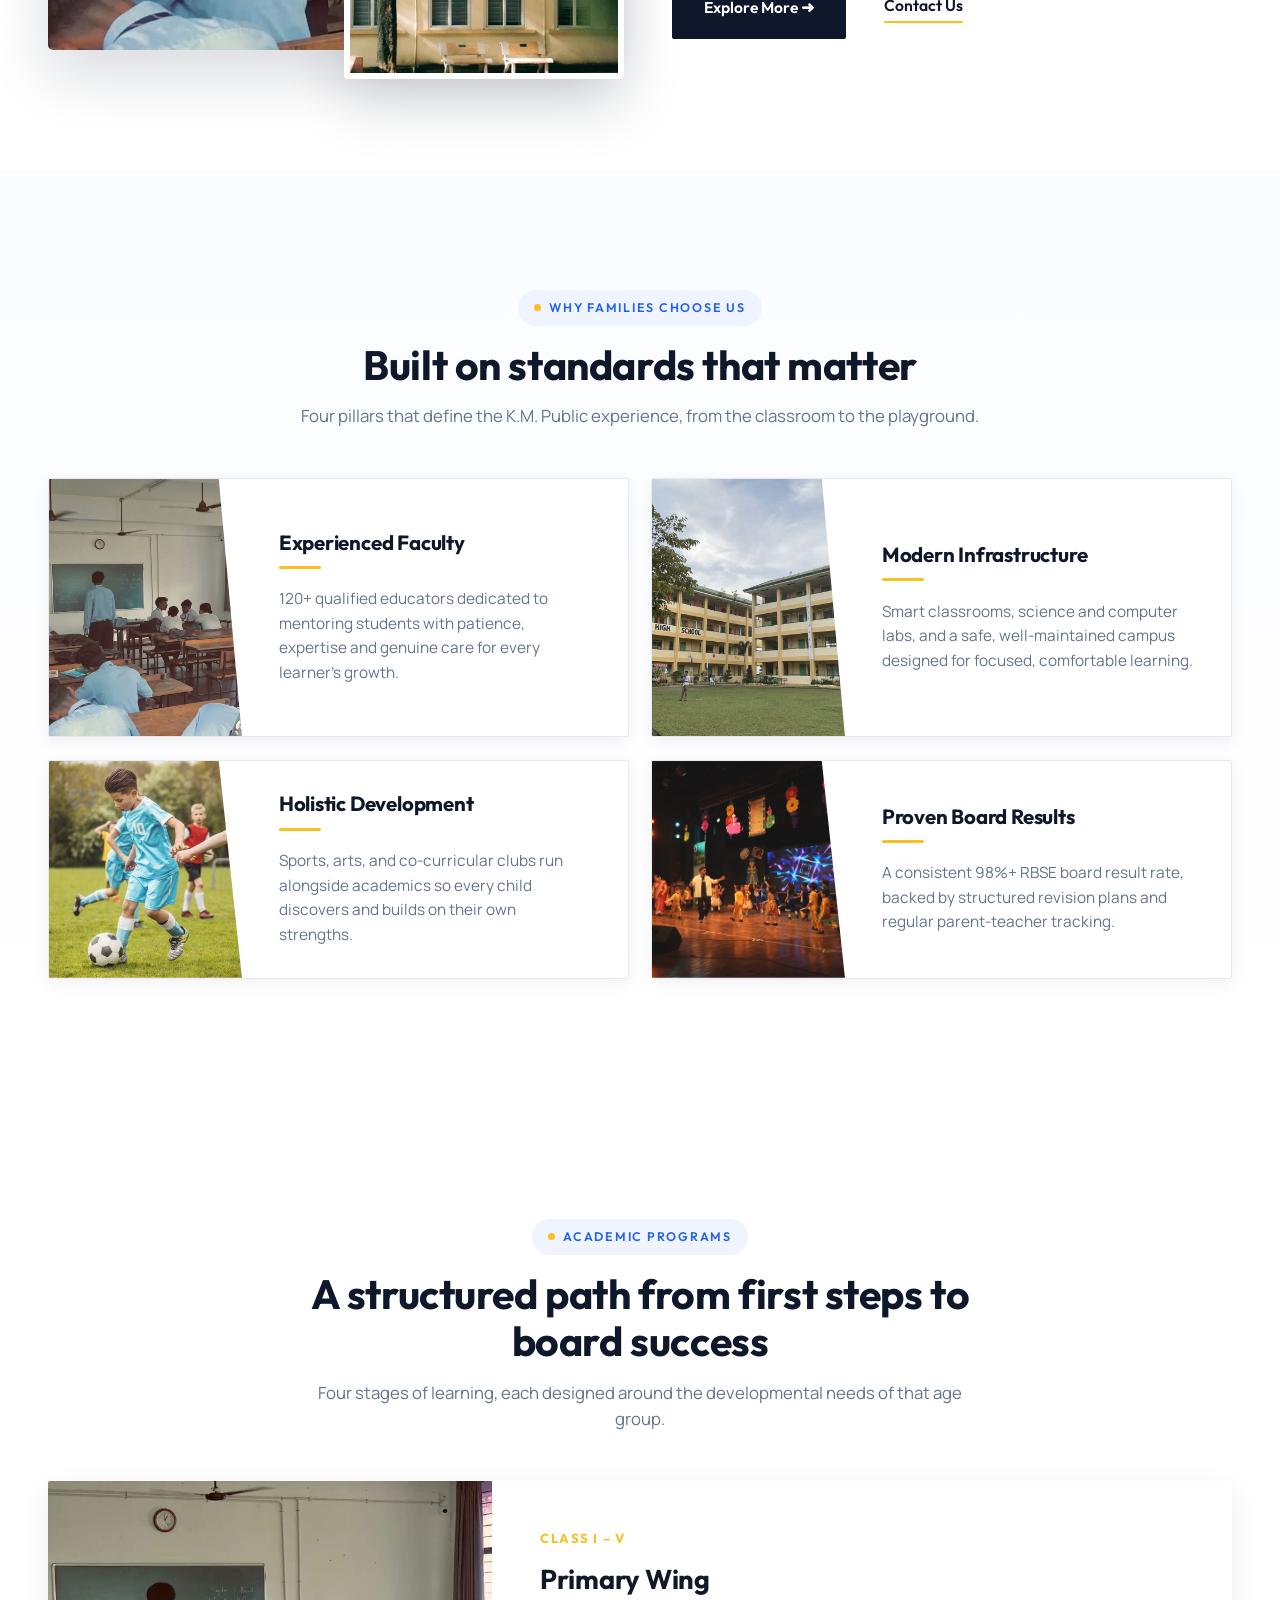
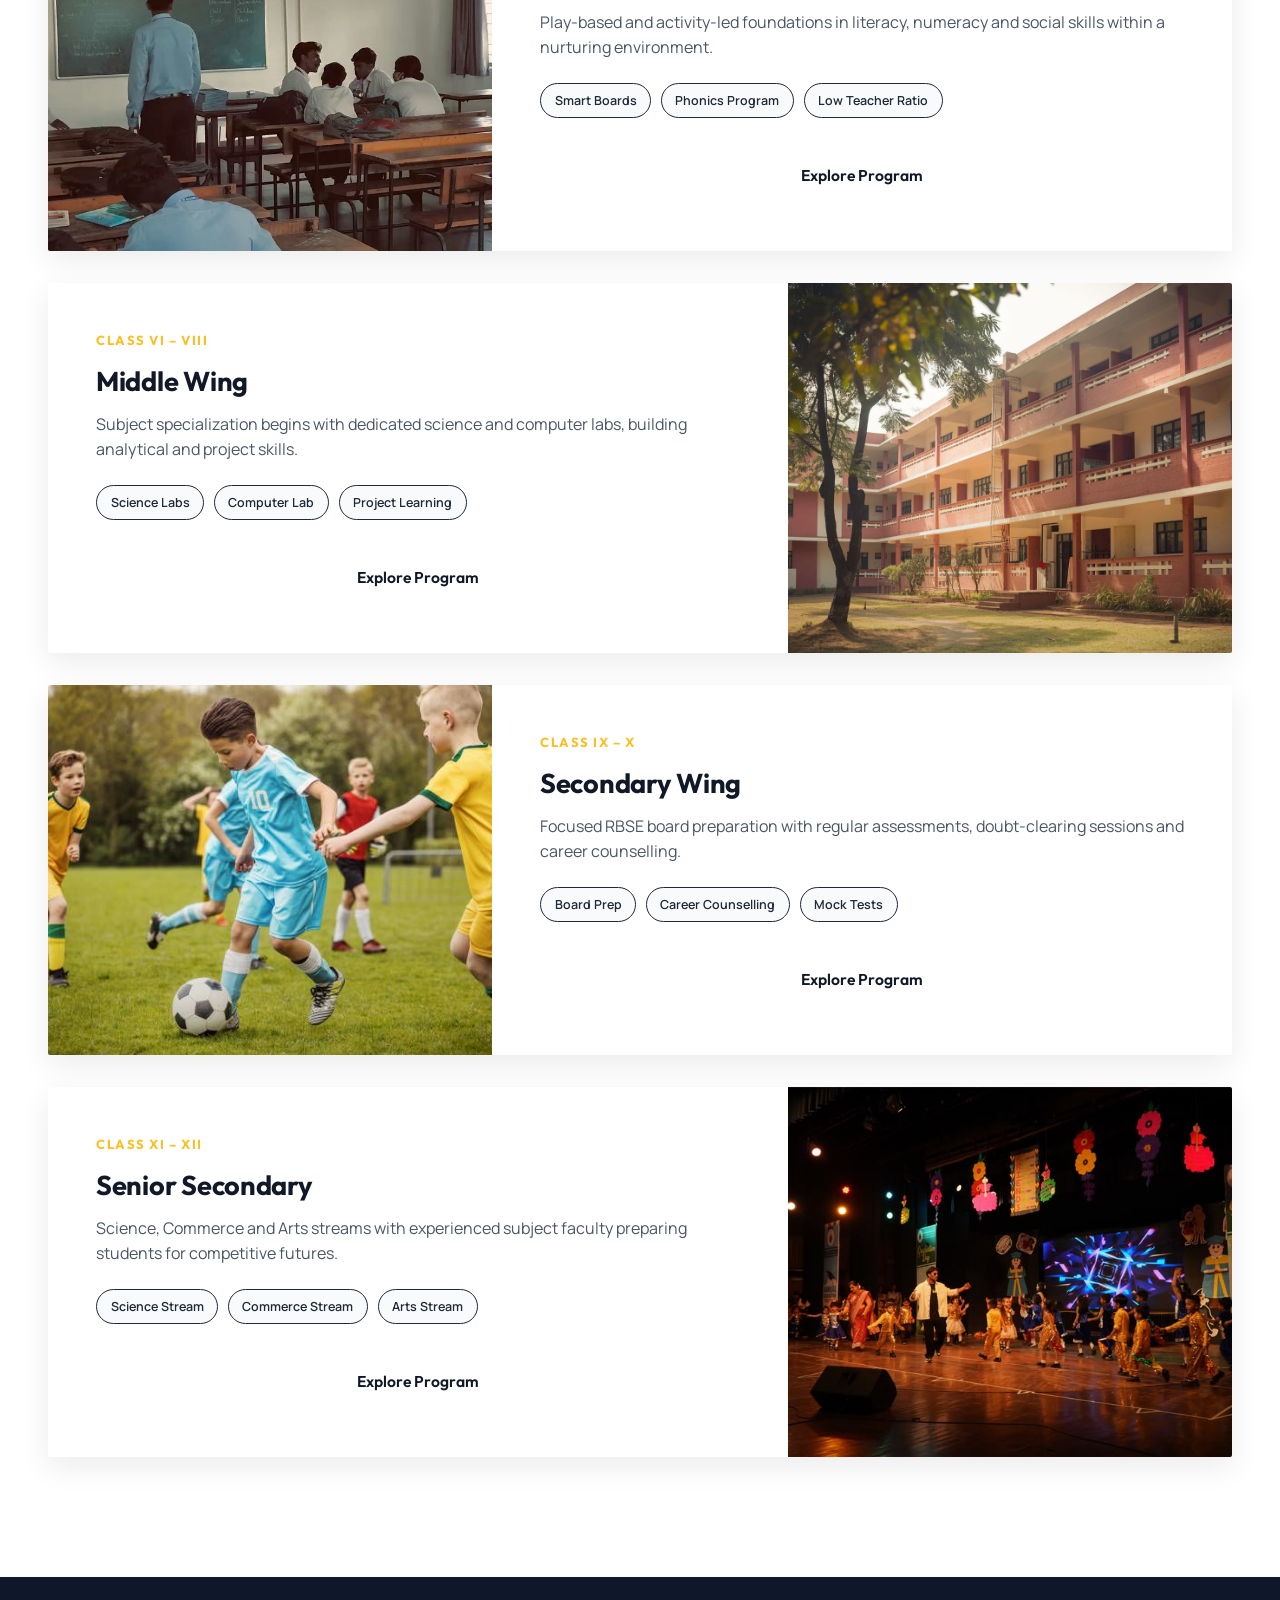
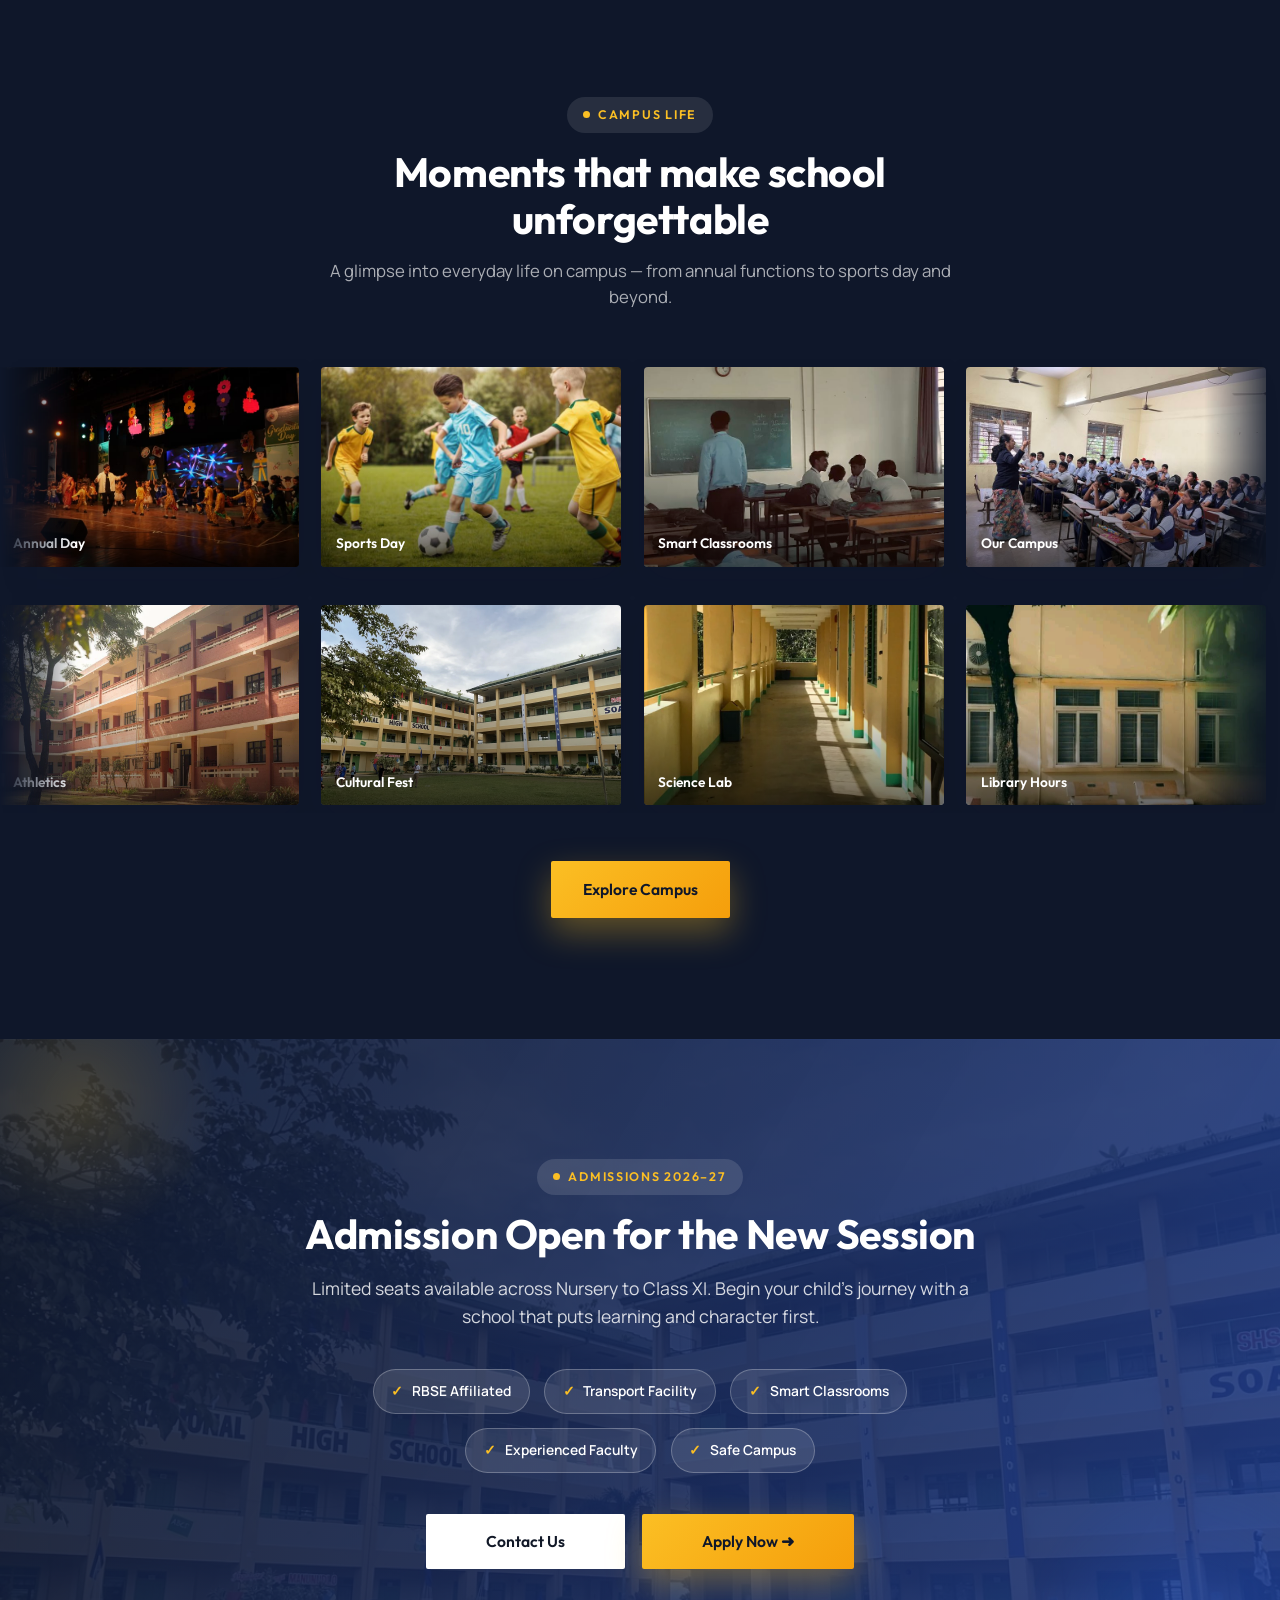
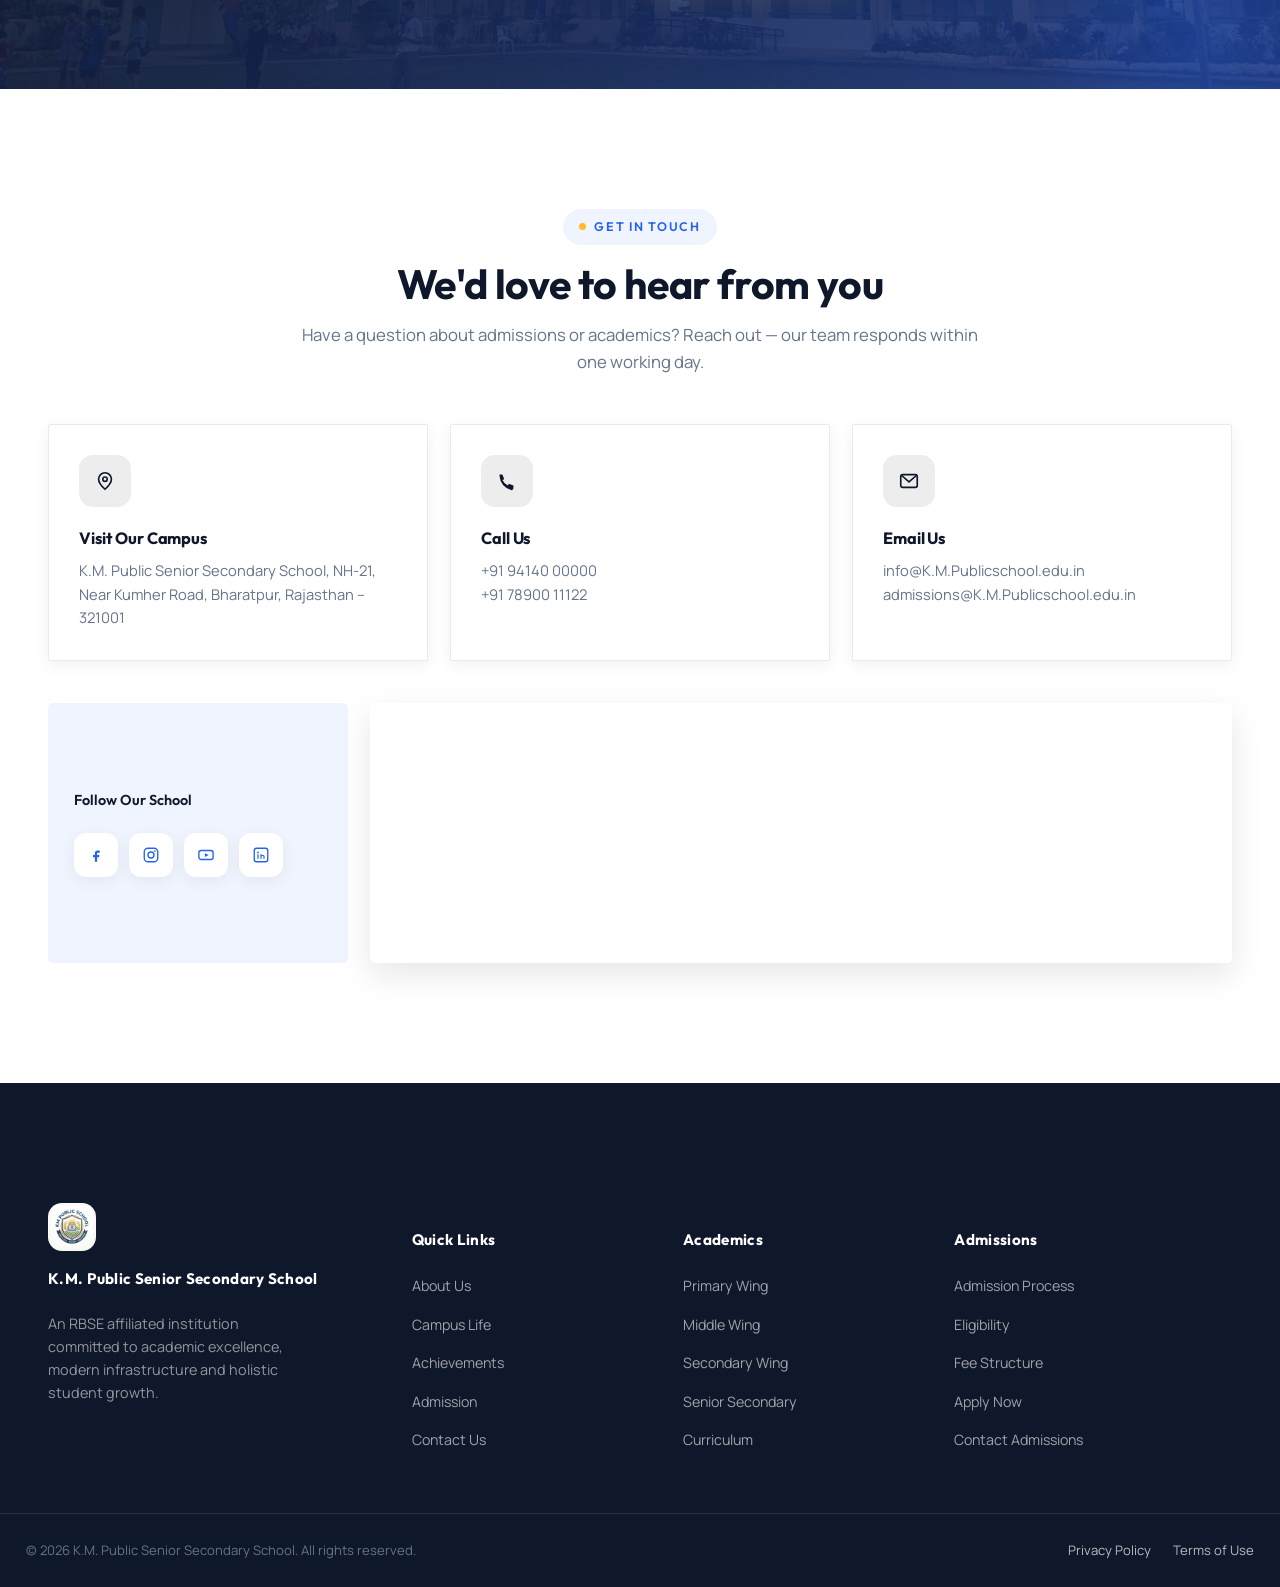
==== commit ad156943: "new logo added" ====
--- a/index.html
+++ b/index.html
@@ -4,10 +4,10 @@
 <head>
   <meta charset="UTF-8">
   <meta name="viewport" content="width=device-width, initial-scale=1.0">
-  <title>Sant Kirpal Senior Secondary School | RBSE Affiliated | Bharatpur</title>
+  <title>K.M. Public Senior Secondary School | RBSE Affiliated | Bharatpur</title>
   <meta name="description"
-    content="Sant Kirpal Senior Secondary School — an RBSE affiliated institution known for academic excellence, modern infrastructure and holistic student development.">
-  <link rel="icon" type="image/png" href="sks.png">
+    content="K.M. Public Senior Secondary School — an RBSE affiliated institution known for academic excellence, modern infrastructure and holistic student development.">
+  <link rel="icon" type="image/png" href="km.jpg">
   <link rel="preconnect" href="https://fonts.googleapis.com">
   <link rel="preconnect" href="https://fonts.gstatic.com" crossorigin>
   <link rel="stylesheet"
@@ -25,7 +25,7 @@
     <div class="loader__content">
 
       <h1 class="loader__title">
-        Sant <span>Kirpal</span>
+        K.M. <span>Public</span>
       </h1>
 
       <p class="loader__subtitle">
@@ -44,8 +44,8 @@
   <header class="navbar" data-navbar>
     <div class="container navbar__inner">
       <a href="index.html" class="navbar__brand">
-        <div class="navbar__logo"><img src="sks.png" alt=""></div>
-        <div class="navbar__title">Sant Kirpal <small>Senior Secondary School</small></div>
+        <div class="navbar__logo"><img src="km.jpg" alt=""></div>
+        <div class="navbar__title">K.M. Public <small>Senior Secondary School</small></div>
       </a>
 
       <nav aria-label="Primary">
@@ -217,7 +217,7 @@
       <div class="container hero__inner">
         <div class="hero__content">
           <span class="hero__badge"><span></span>RBSE Affiliated · Est. 1998</span>
-          <h1 class="hero__title">Sant Kirpal <em>Senior Secondary</em> School</h1>
+          <h1 class="hero__title">K.M. Public <em>Senior Secondary</em> School</h1>
           <p class="hero__tagline">Nurturing curious minds into confident leaders — where academic rigor meets modern
             infrastructure and genuine care.</p>
           <div class="hero__cta">
@@ -251,7 +251,7 @@
           </div>
           <div class="about__collage-main">
             <img src="schoolgallery/classroom1.jpg"
-              alt="Students in a bright classroom at Sant Kirpal Senior Secondary School">
+              alt="Students in a bright classroom at K.M. Public Senior Secondary School">
           </div>
           <div class="about__collage-float">
             <img src="schoolgallery/campus4.webp" alt="School campus building exterior">
@@ -261,7 +261,7 @@
         <div class="about__content" data-reveal="right">
           <span class="eyebrow">About Our School</span>
           <h2>A legacy of learning, built for tomorrow</h2>
-          <p class="lead">Since 1998, Sant Kirpal Senior Secondary School has combined a disciplined RBSE curriculum
+          <p class="lead">Since 1998, K.M. Public Senior Secondary School has combined a disciplined RBSE curriculum
             with modern teaching methods, giving every student the foundation to excel academically and grow into a
             well-rounded individual.</p>
 
@@ -302,7 +302,7 @@
         <div class="section-head center" data-reveal="up">
           <span class="eyebrow">Why Families Choose Us</span>
           <h2>Built on standards that matter</h2>
-          <p>Four pillars that define the Sant Kirpal experience, from the classroom to the playground.</p>
+          <p>Four pillars that define the K.M. Public experience, from the classroom to the playground.</p>
         </div>
 
         <div class="why__grid" data-stagger>
@@ -512,7 +512,7 @@
                 <circle cx="12" cy="10" r="2.4" stroke="#0F172A" stroke-width="1.8" />
               </svg></div>
             <h4>Visit Our Campus</h4>
-            <p>Sant Kirpal Senior Secondary School, NH-21, Near Kumher Road, Bharatpur, Rajasthan – 321001</p>
+            <p>K.M. Public Senior Secondary School, NH-21, Near Kumher Road, Bharatpur, Rajasthan – 321001</p>
           </div>
           <div class="contact-card card" data-reveal="up" style="--i:1">
             <div class="icon"><svg width="22" height="22" viewBox="0 0 24 24" fill="none">
@@ -528,7 +528,7 @@
                 <path d="M4 6l8 7 8-7" stroke="#0F172A" stroke-width="1.8" />
               </svg></div>
             <h4>Email Us</h4>
-            <p>info@SantKirpalschool.edu.in<br>admissions@SantKirpalschool.edu.in</p>
+            <p>info@K.M.Publicschool.edu.in<br>admissions@K.M.Publicschool.edu.in</p>
           </div>
         </div>
 
@@ -569,8 +569,8 @@
   <footer class="footer">
     <div class="container footer__top">
       <div class="footer__brand">
-        <div class="navbar__logo"><img src="sks.png" alt=""></div>
-        <h5 style="margin-top:1rem;">Sant Kirpal Senior Secondary School</h5>
+        <div class="navbar__logo"><img src="km.jpg" alt=""></div>
+        <h5 style="margin-top:1rem;">K.M. Public Senior Secondary School</h5>
         <p>An RBSE affiliated institution committed to academic excellence, modern infrastructure and holistic student
           growth.</p>
       </div>
@@ -610,7 +610,7 @@
     </div>
 
     <div class="container footer__bottom">
-      <p>© <span data-year>2026</span> Sant Kirpal Senior Secondary School. All rights reserved.</p>
+      <p>© <span data-year>2026</span> K.M. Public Senior Secondary School. All rights reserved.</p>
       <div class="legal">
         <a href="#">Privacy Policy</a>
         <a href="#">Terms of Use</a>
--- a/css/style.css
+++ b/css/style.css
@@ -1,7 +1,7 @@
 /**
  * ============================================================================
  * GLOBAL STYLESHEET (BASE / SHARED)
- * Sant Kirpal Senior Secondary School — Website Front-End
+ * K.M. Public Senior Secondary School — Website Front-End
  * ============================================================================
  * Design tokens, resets, typography, layout primitives, buttons, navbar,
  * loader, footer and other components shared across every page.
@@ -9,7 +9,7 @@
  */
 
 /* ==========================================================================
-   Sant Kirpal SENIOR SECONDARY SCHOOL — CORE STYLESHEET
+   K.M. Public SENIOR SECONDARY SCHOOL — CORE STYLESHEET
    Variables, reset, typography, buttons, shared utility classes
    ========================================================================== */
 
--- a/css/home.css
+++ b/css/home.css
@@ -1,7 +1,7 @@
 /**
  * ============================================================================
  * HOME PAGE STYLES
- * Sant Kirpal Senior Secondary School — Website Front-End
+ * K.M. Public Senior Secondary School — Website Front-End
  * ============================================================================
  * Styles scoped to index.html — hero slider, about preview, "why choose us",
  * academics preview and campus-life marquee sections.
@@ -9,7 +9,7 @@
  */
 
 /* ==========================================================================
-   Sant Kirpal SENIOR SECONDARY SCHOOL — HOMEPAGE STYLES
+   K.M. Public SENIOR SECONDARY SCHOOL — HOMEPAGE STYLES
    ========================================================================== */
 
 /* ============================== 2. HERO ================================== */
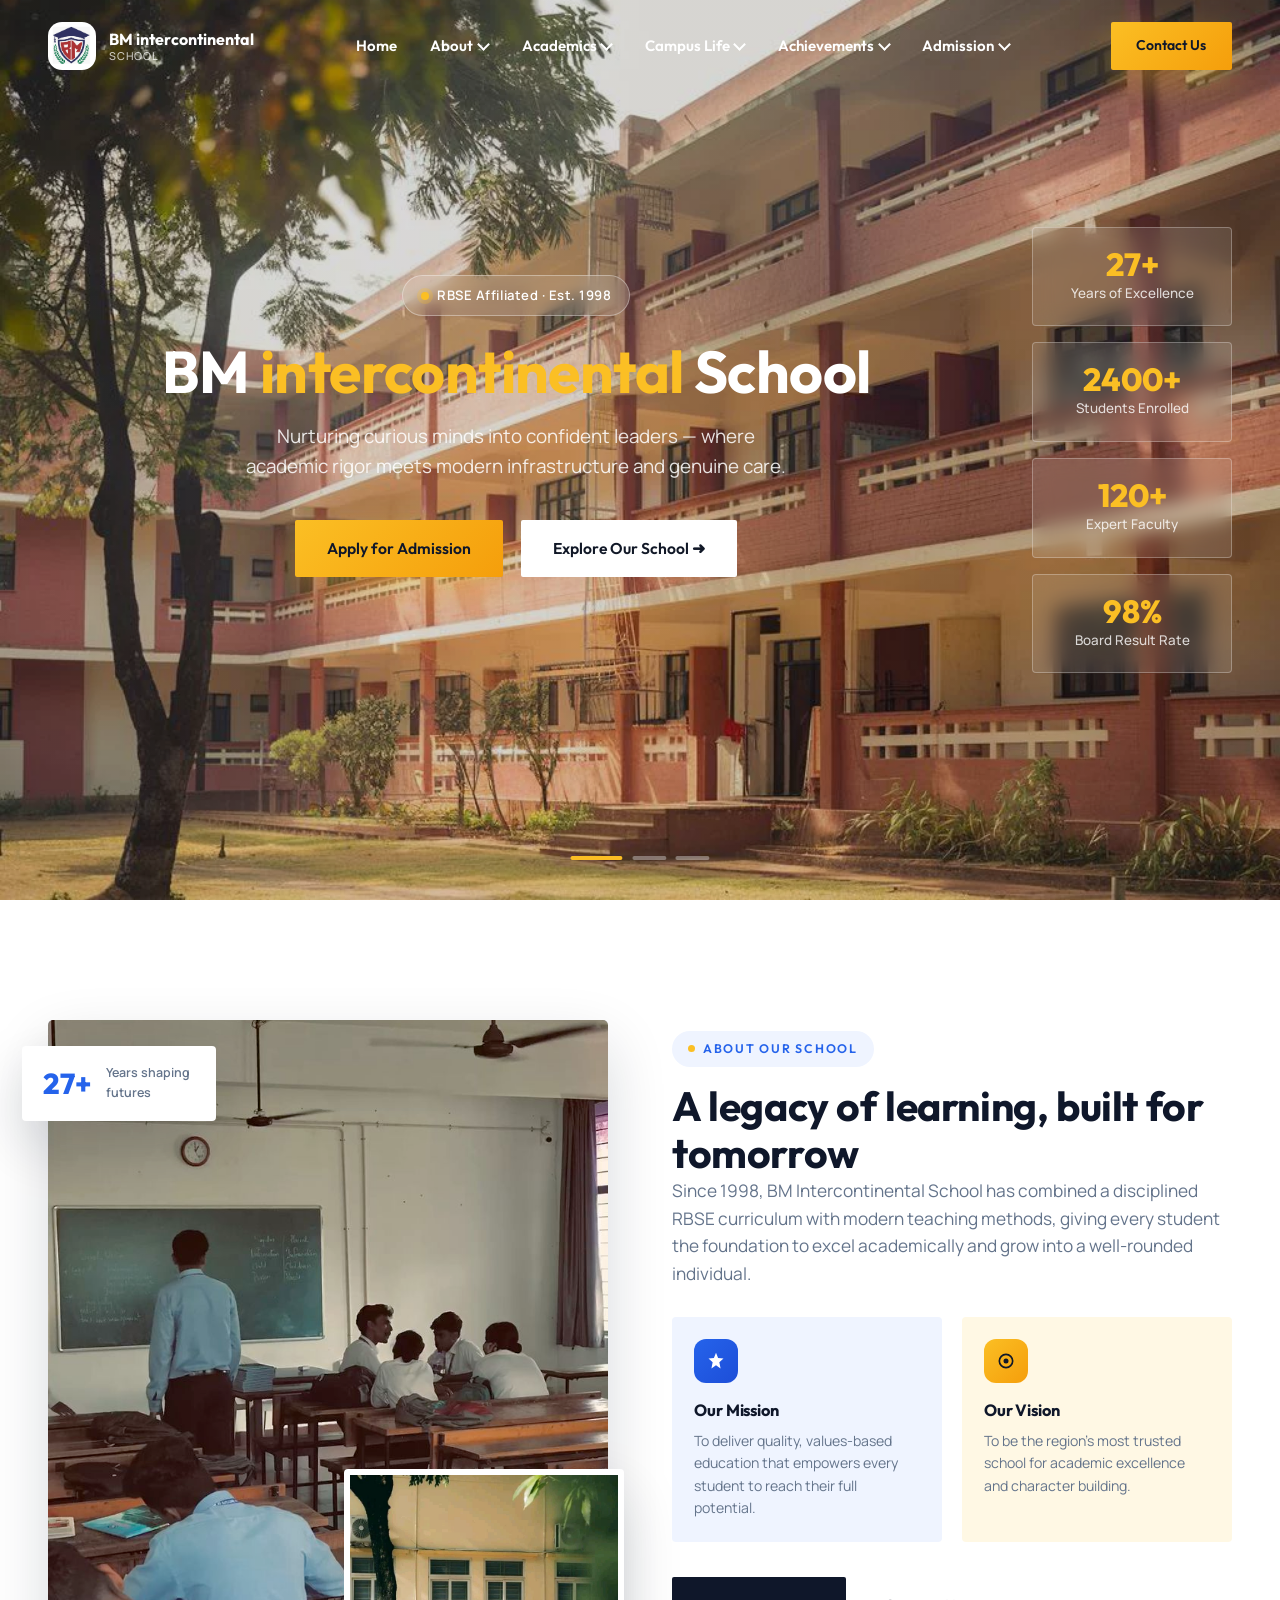
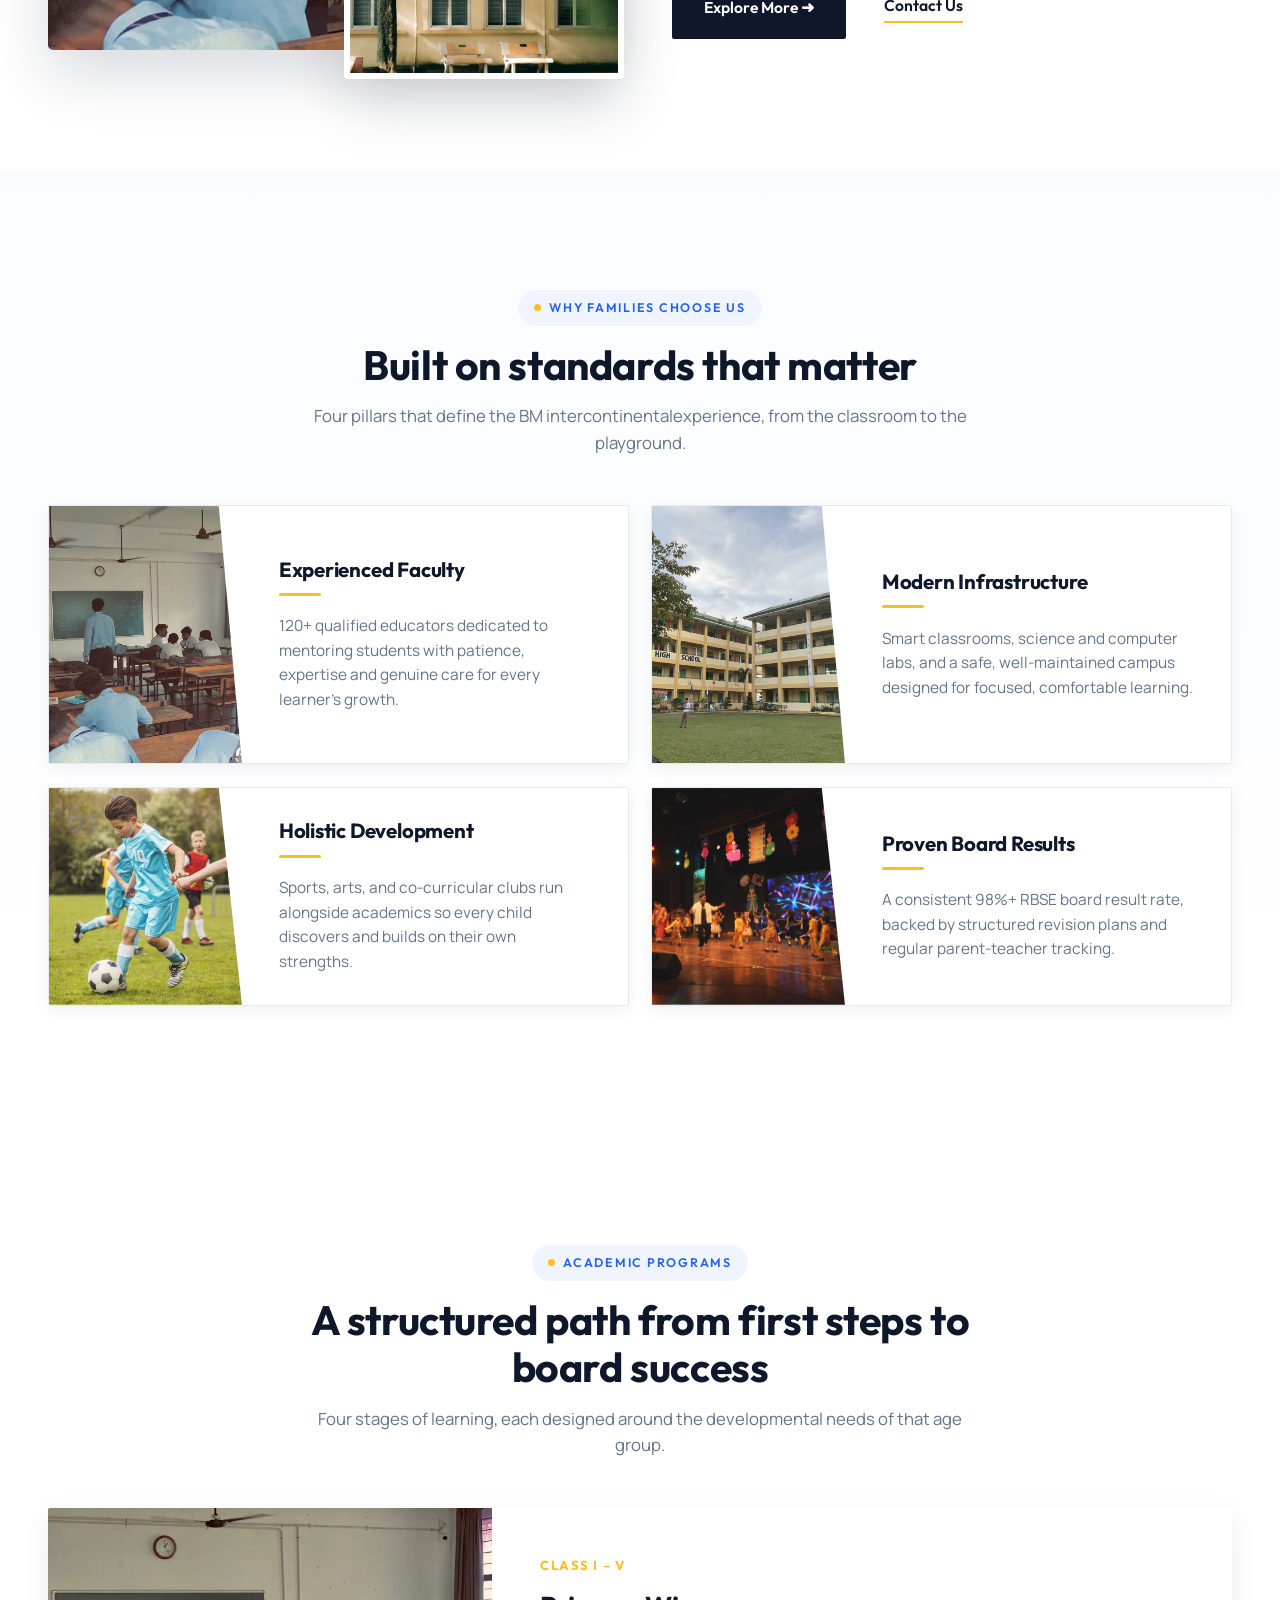
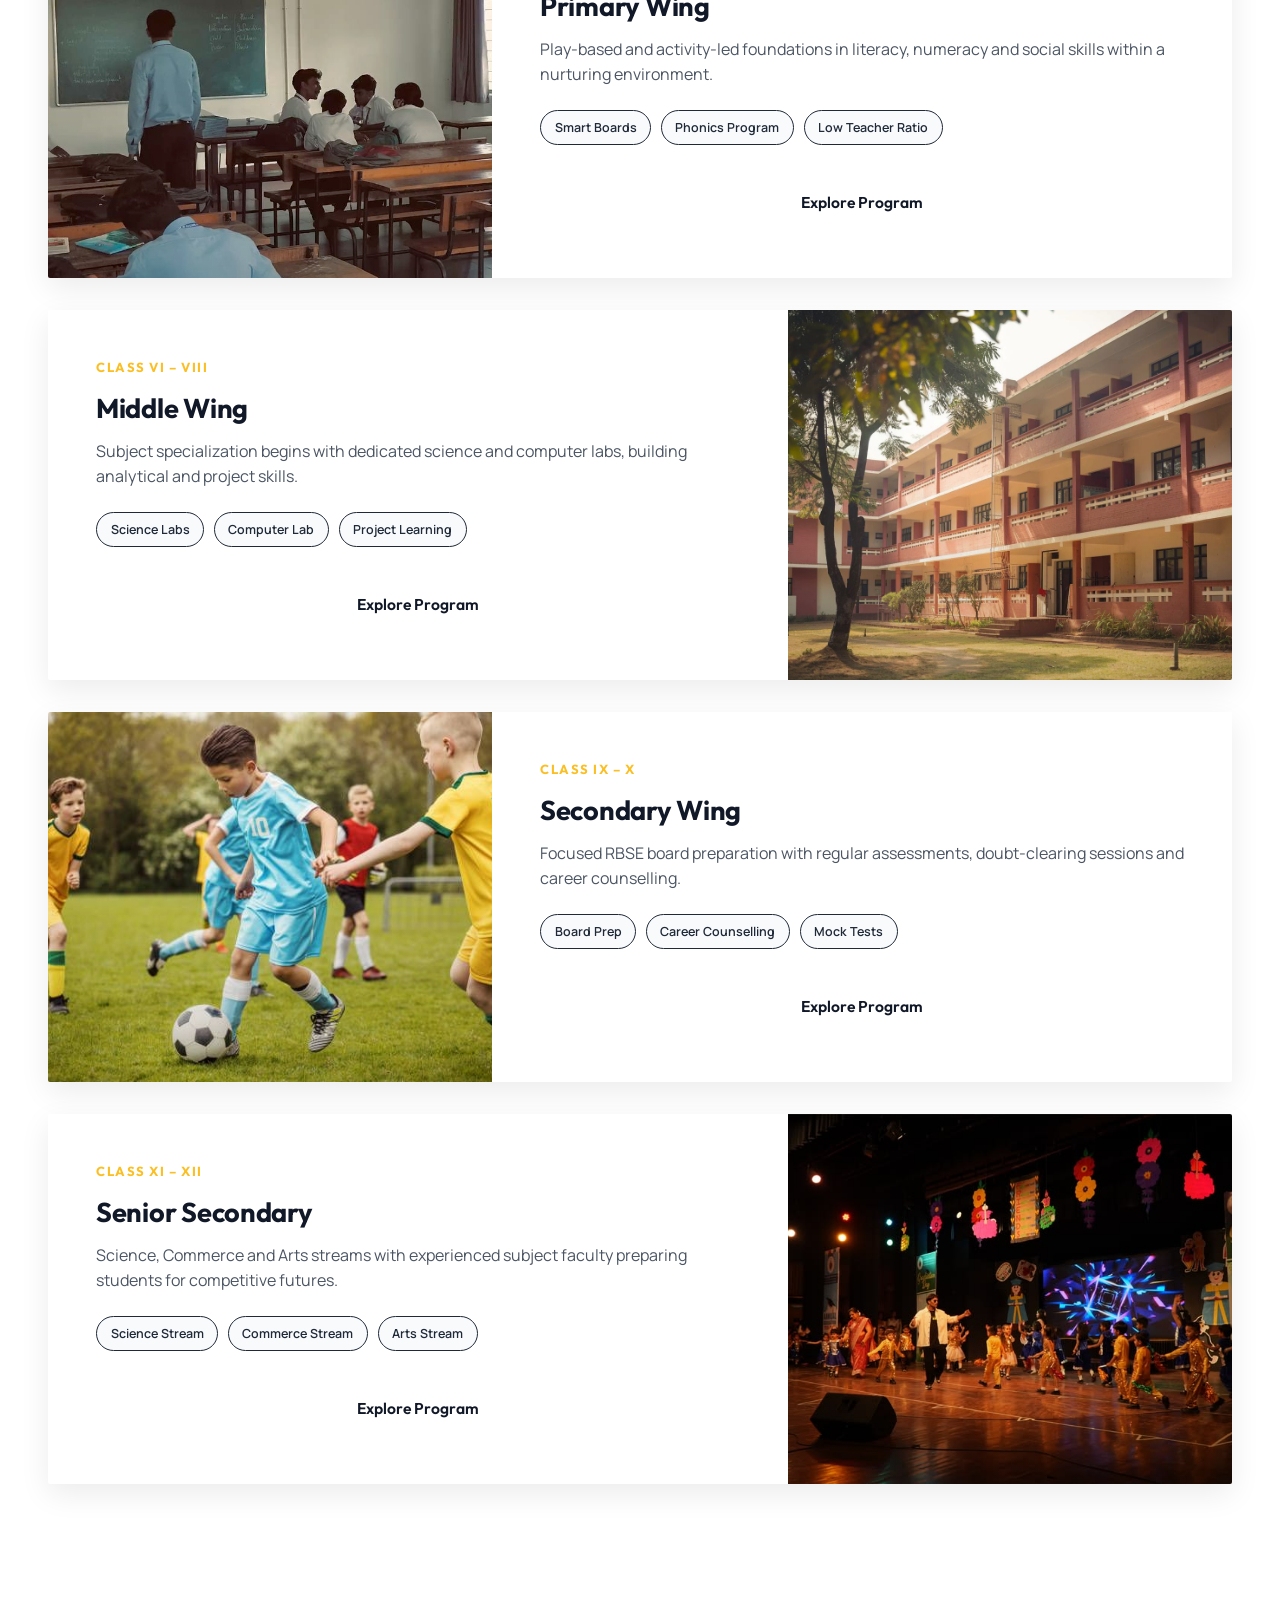
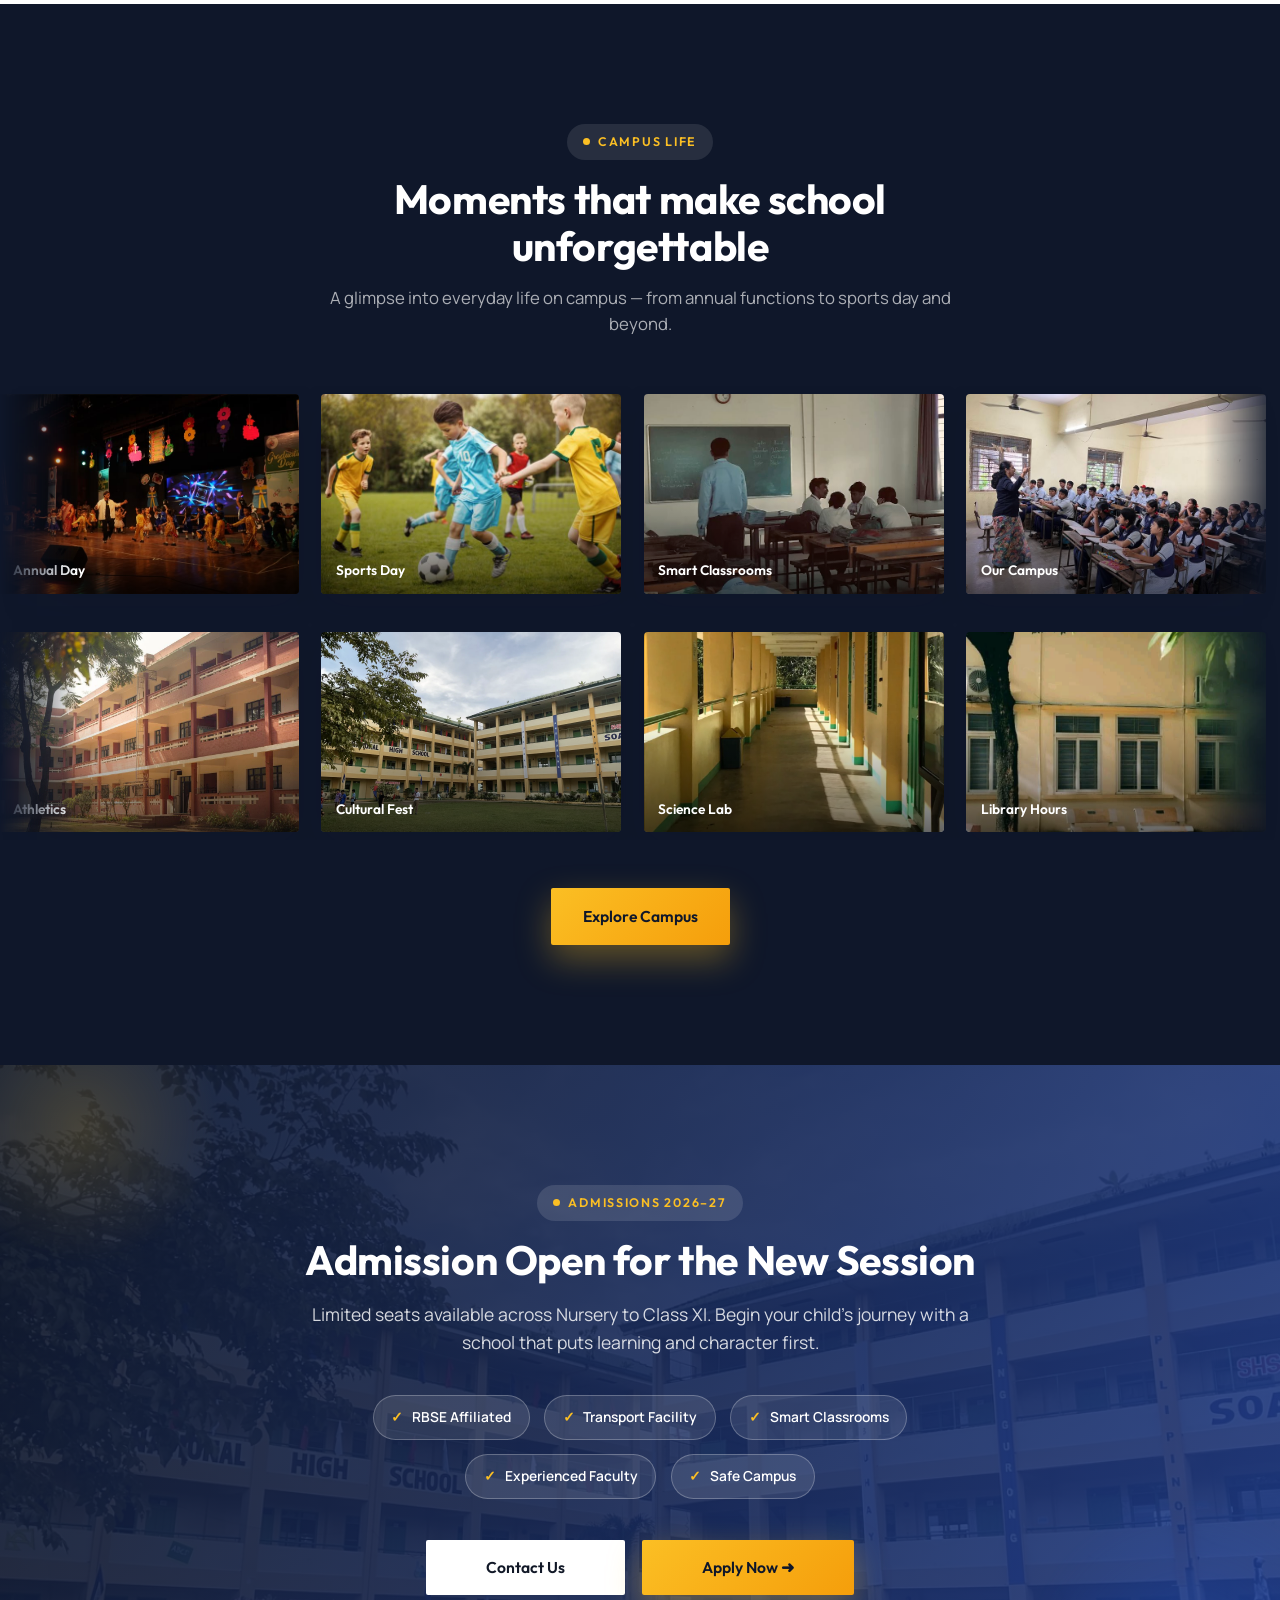
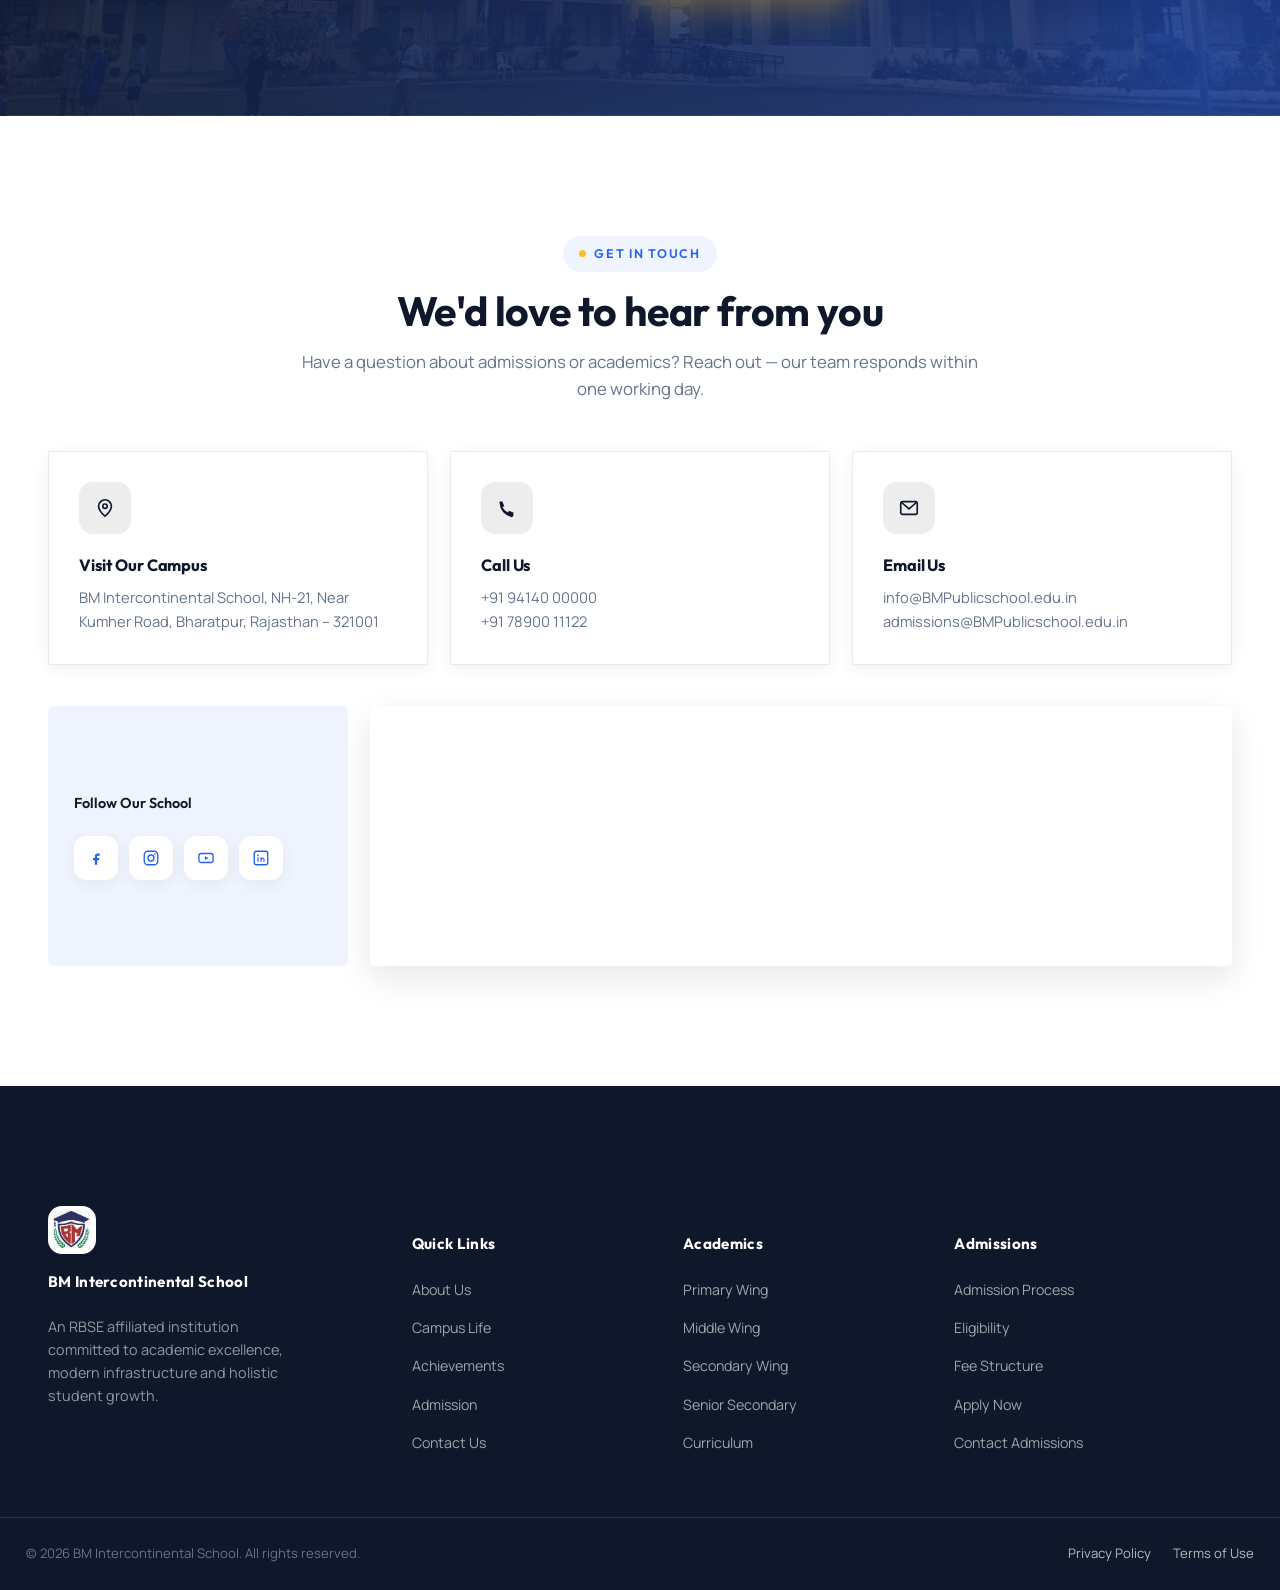
==== commit dba4306b: "bmbmbm" ====
--- a/index.html
+++ b/index.html
@@ -4,9 +4,9 @@
 <head>
   <meta charset="UTF-8">
   <meta name="viewport" content="width=device-width, initial-scale=1.0">
-  <title>K.M. Public Senior Secondary School | RBSE Affiliated | Bharatpur</title>
+  <title>BM Intercontinental School | RBSE Affiliated | Bharatpur</title>
   <meta name="description"
-    content="K.M. Public Senior Secondary School — an RBSE affiliated institution known for academic excellence, modern infrastructure and holistic student development.">
+    content="BM Intercontinental School — an RBSE affiliated institution known for academic excellence, modern infrastructure and holistic student development.">
   <link rel="icon" type="image/png" href="km.jpg">
   <link rel="preconnect" href="https://fonts.googleapis.com">
   <link rel="preconnect" href="https://fonts.gstatic.com" crossorigin>
@@ -25,11 +25,11 @@
     <div class="loader__content">
 
       <h1 class="loader__title">
-        K.M. <span>Public</span>
+        BM <span>Intercontinental</span>
       </h1>
 
       <p class="loader__subtitle">
-        Senior Secondary School
+        School
       </p>
 
       <div class="loader__dots" aria-hidden="true">
@@ -45,7 +45,7 @@
     <div class="container navbar__inner">
       <a href="index.html" class="navbar__brand">
         <div class="navbar__logo"><img src="km.jpg" alt=""></div>
-        <div class="navbar__title">K.M. Public <small>Senior Secondary School</small></div>
+        <div class="navbar__title">BM intercontinental<small>School</small></div>
       </a>
 
       <nav aria-label="Primary">
@@ -217,7 +217,7 @@
       <div class="container hero__inner">
         <div class="hero__content">
           <span class="hero__badge"><span></span>RBSE Affiliated · Est. 1998</span>
-          <h1 class="hero__title">K.M. Public <em>Senior Secondary</em> School</h1>
+          <h1 class="hero__title">BM <em>intercontinental </em>School</h1>
           <p class="hero__tagline">Nurturing curious minds into confident leaders — where academic rigor meets modern
             infrastructure and genuine care.</p>
           <div class="hero__cta">
@@ -251,7 +251,7 @@
           </div>
           <div class="about__collage-main">
             <img src="schoolgallery/classroom1.jpg"
-              alt="Students in a bright classroom at K.M. Public Senior Secondary School">
+              alt="Students in a bright classroom at BM Intercontinental School">
           </div>
           <div class="about__collage-float">
             <img src="schoolgallery/campus4.webp" alt="School campus building exterior">
@@ -261,7 +261,7 @@
         <div class="about__content" data-reveal="right">
           <span class="eyebrow">About Our School</span>
           <h2>A legacy of learning, built for tomorrow</h2>
-          <p class="lead">Since 1998, K.M. Public Senior Secondary School has combined a disciplined RBSE curriculum
+          <p class="lead">Since 1998, BM Intercontinental School has combined a disciplined RBSE curriculum
             with modern teaching methods, giving every student the foundation to excel academically and grow into a
             well-rounded individual.</p>
 
@@ -302,7 +302,7 @@
         <div class="section-head center" data-reveal="up">
           <span class="eyebrow">Why Families Choose Us</span>
           <h2>Built on standards that matter</h2>
-          <p>Four pillars that define the K.M. Public experience, from the classroom to the playground.</p>
+          <p>Four pillars that define the BM intercontinentalexperience, from the classroom to the playground.</p>
         </div>
 
         <div class="why__grid" data-stagger>
@@ -512,7 +512,7 @@
                 <circle cx="12" cy="10" r="2.4" stroke="#0F172A" stroke-width="1.8" />
               </svg></div>
             <h4>Visit Our Campus</h4>
-            <p>K.M. Public Senior Secondary School, NH-21, Near Kumher Road, Bharatpur, Rajasthan – 321001</p>
+            <p>BM Intercontinental School, NH-21, Near Kumher Road, Bharatpur, Rajasthan – 321001</p>
           </div>
           <div class="contact-card card" data-reveal="up" style="--i:1">
             <div class="icon"><svg width="22" height="22" viewBox="0 0 24 24" fill="none">
@@ -528,7 +528,7 @@
                 <path d="M4 6l8 7 8-7" stroke="#0F172A" stroke-width="1.8" />
               </svg></div>
             <h4>Email Us</h4>
-            <p>info@K.M.Publicschool.edu.in<br>admissions@K.M.Publicschool.edu.in</p>
+            <p>info@BMPublicschool.edu.in<br>admissions@BMPublicschool.edu.in</p>
           </div>
         </div>
 
@@ -570,7 +570,7 @@
     <div class="container footer__top">
       <div class="footer__brand">
         <div class="navbar__logo"><img src="km.jpg" alt=""></div>
-        <h5 style="margin-top:1rem;">K.M. Public Senior Secondary School</h5>
+        <h5 style="margin-top:1rem;">BM Intercontinental School</h5>
         <p>An RBSE affiliated institution committed to academic excellence, modern infrastructure and holistic student
           growth.</p>
       </div>
@@ -610,7 +610,7 @@
     </div>
 
     <div class="container footer__bottom">
-      <p>© <span data-year>2026</span> K.M. Public Senior Secondary School. All rights reserved.</p>
+      <p>© <span data-year>2026</span> BM Intercontinental School. All rights reserved.</p>
       <div class="legal">
         <a href="#">Privacy Policy</a>
         <a href="#">Terms of Use</a>
--- a/css/style.css
+++ b/css/style.css
@@ -1,7 +1,7 @@
 /**
  * ============================================================================
  * GLOBAL STYLESHEET (BASE / SHARED)
- * K.M. Public Senior Secondary School — Website Front-End
+ * BM Intercontinental School — Website Front-End
  * ============================================================================
  * Design tokens, resets, typography, layout primitives, buttons, navbar,
  * loader, footer and other components shared across every page.
@@ -9,7 +9,7 @@
  */
 
 /* ==========================================================================
-   K.M. Public SENIOR SECONDARY SCHOOL — CORE STYLESHEET
+   BM Intercontinental SCHOOL — CORE STYLESHEET
    Variables, reset, typography, buttons, shared utility classes
    ========================================================================== */
 
--- a/css/home.css
+++ b/css/home.css
@@ -1,7 +1,7 @@
 /**
  * ============================================================================
  * HOME PAGE STYLES
- * K.M. Public Senior Secondary School — Website Front-End
+ * BM Intercontinental School — Website Front-End
  * ============================================================================
  * Styles scoped to index.html — hero slider, about preview, "why choose us",
  * academics preview and campus-life marquee sections.
@@ -9,7 +9,7 @@
  */
 
 /* ==========================================================================
-   K.M. Public SENIOR SECONDARY SCHOOL — HOMEPAGE STYLES
+   BM Intercontinental SCHOOL — HOMEPAGE STYLES
    ========================================================================== */
 
 /* ============================== 2. HERO ================================== */
